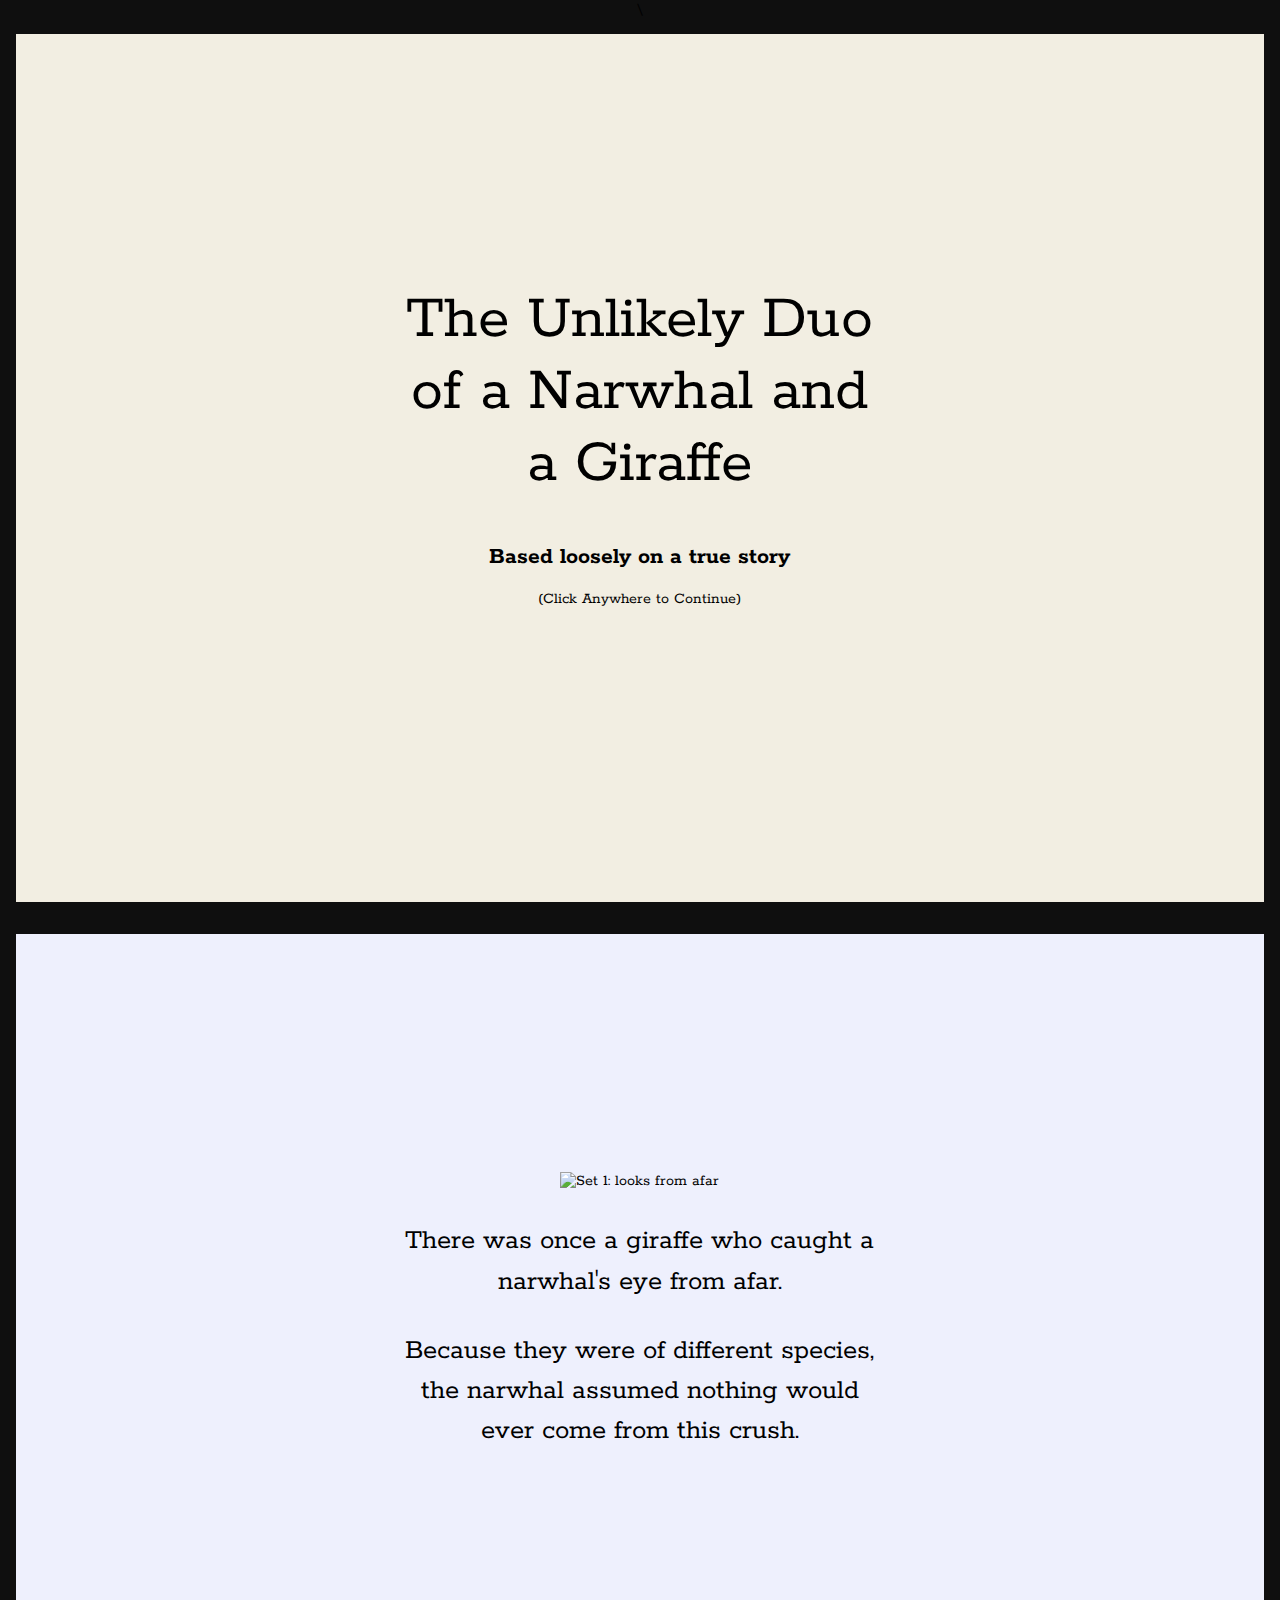
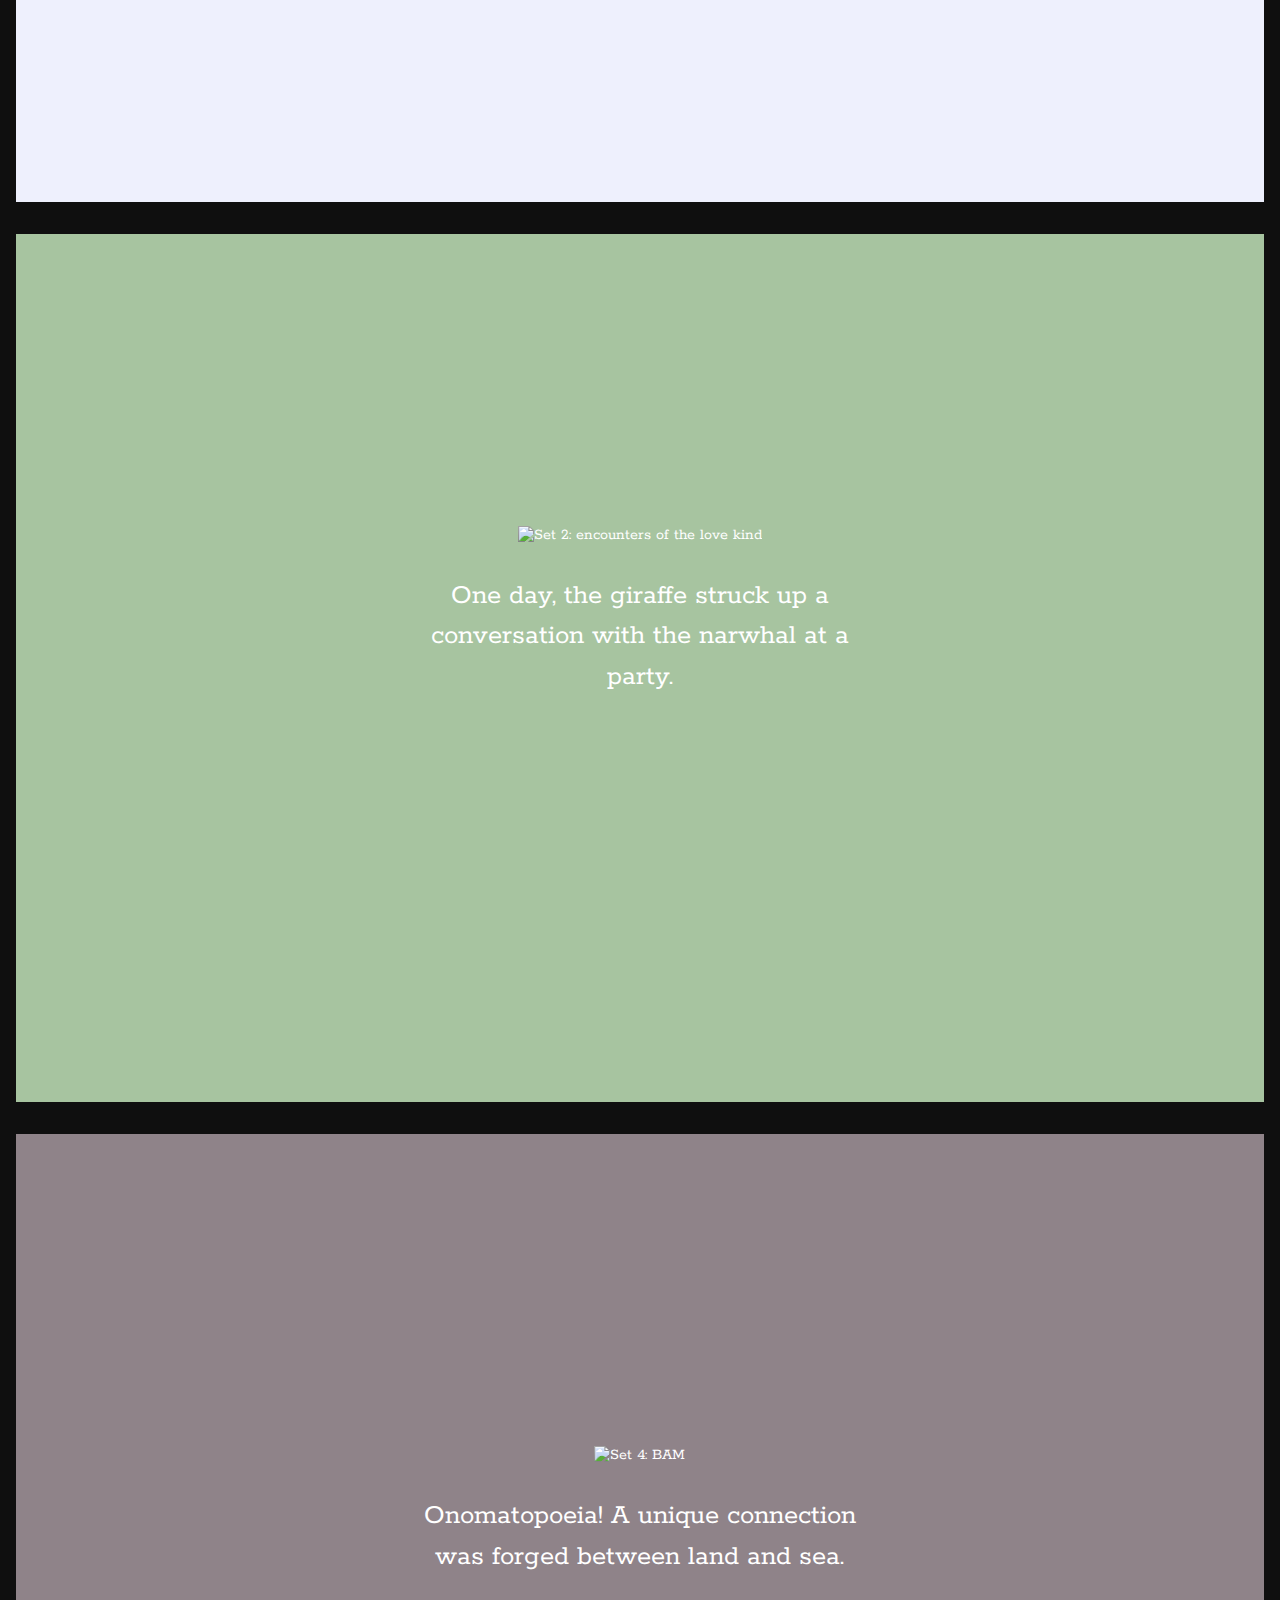
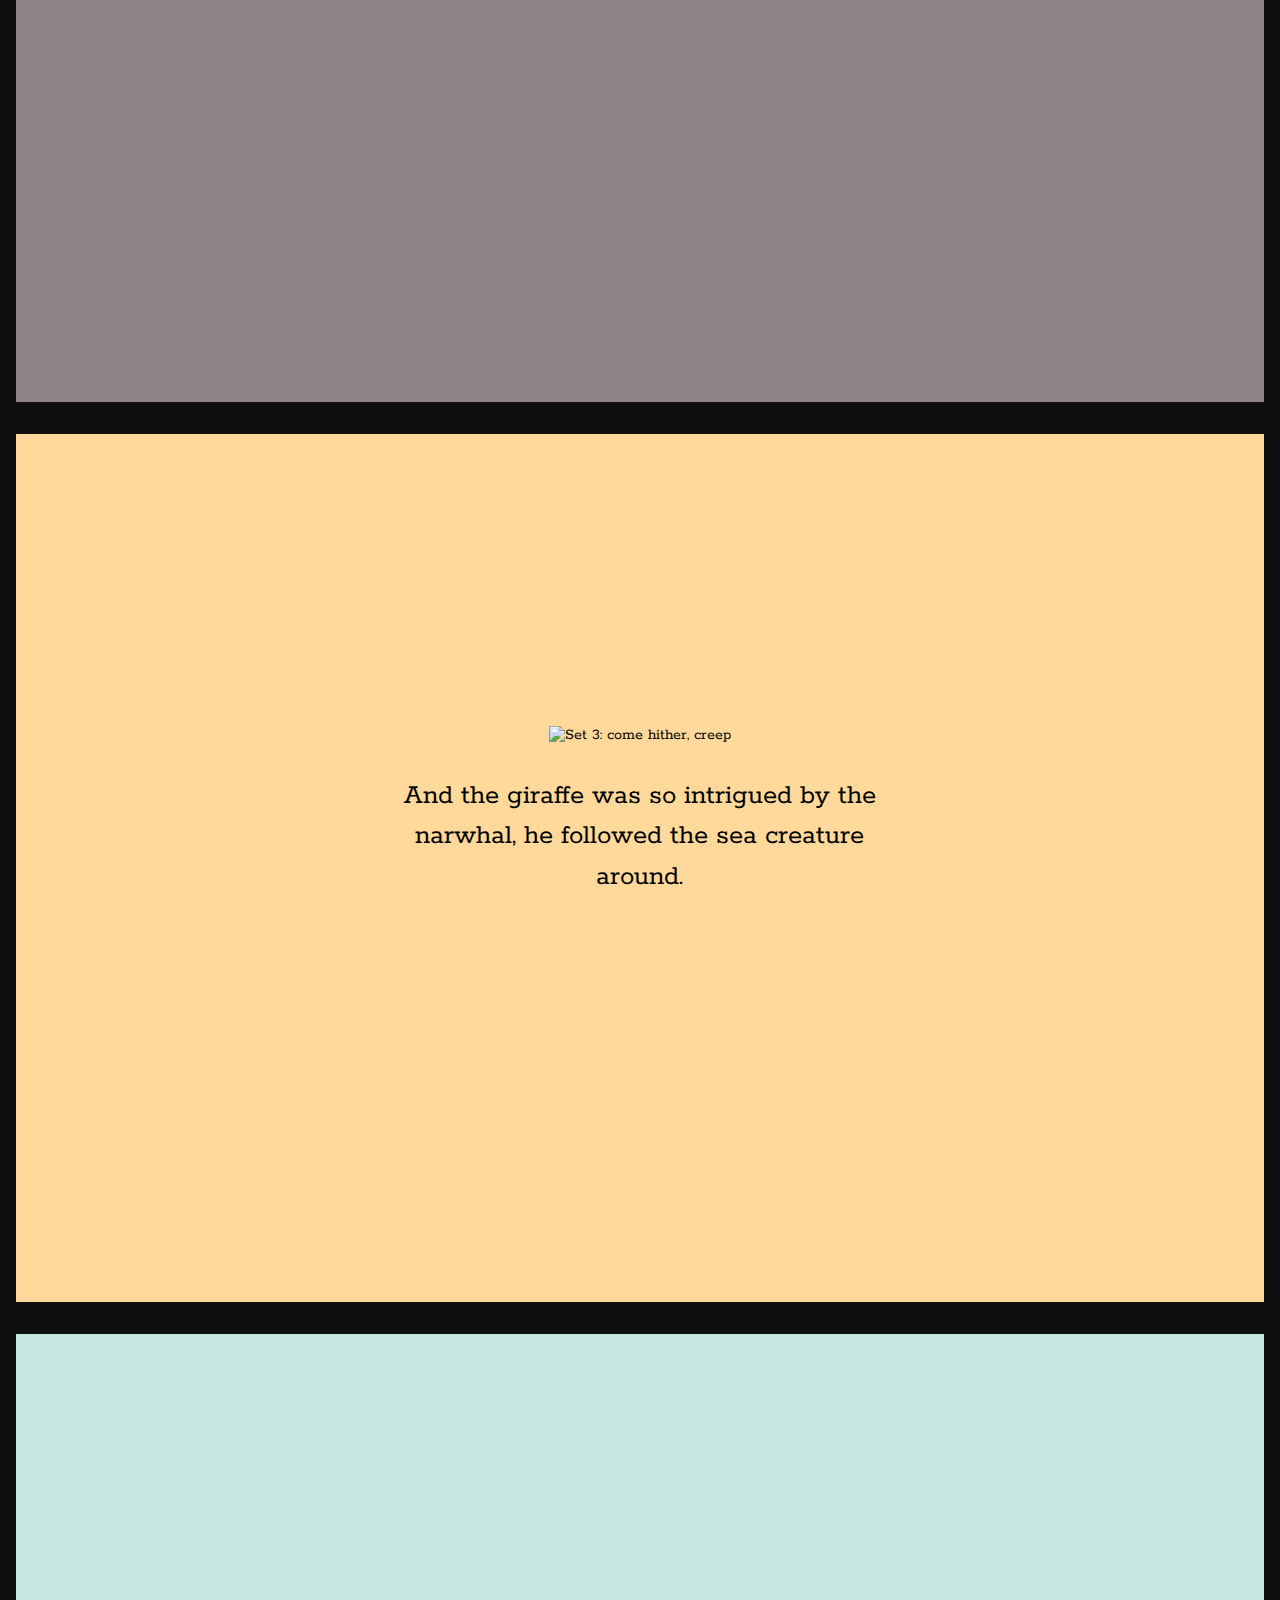
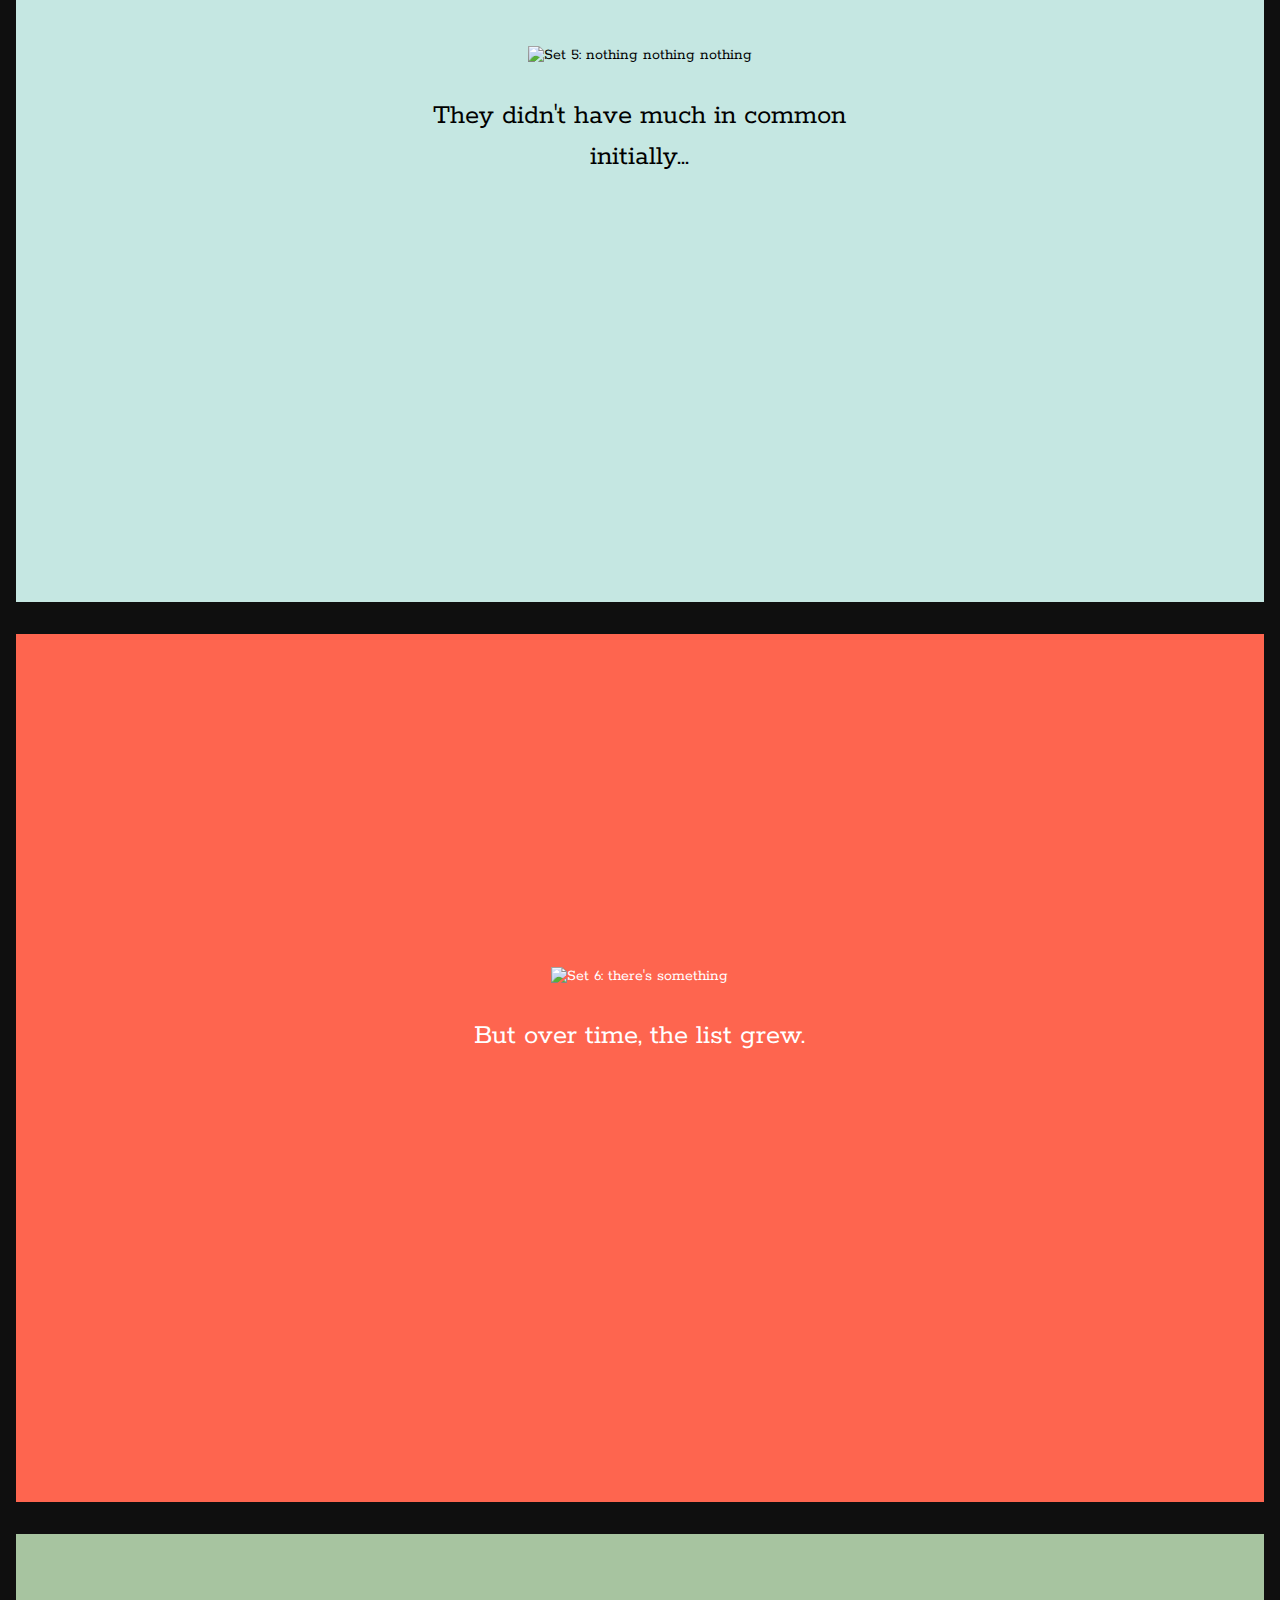
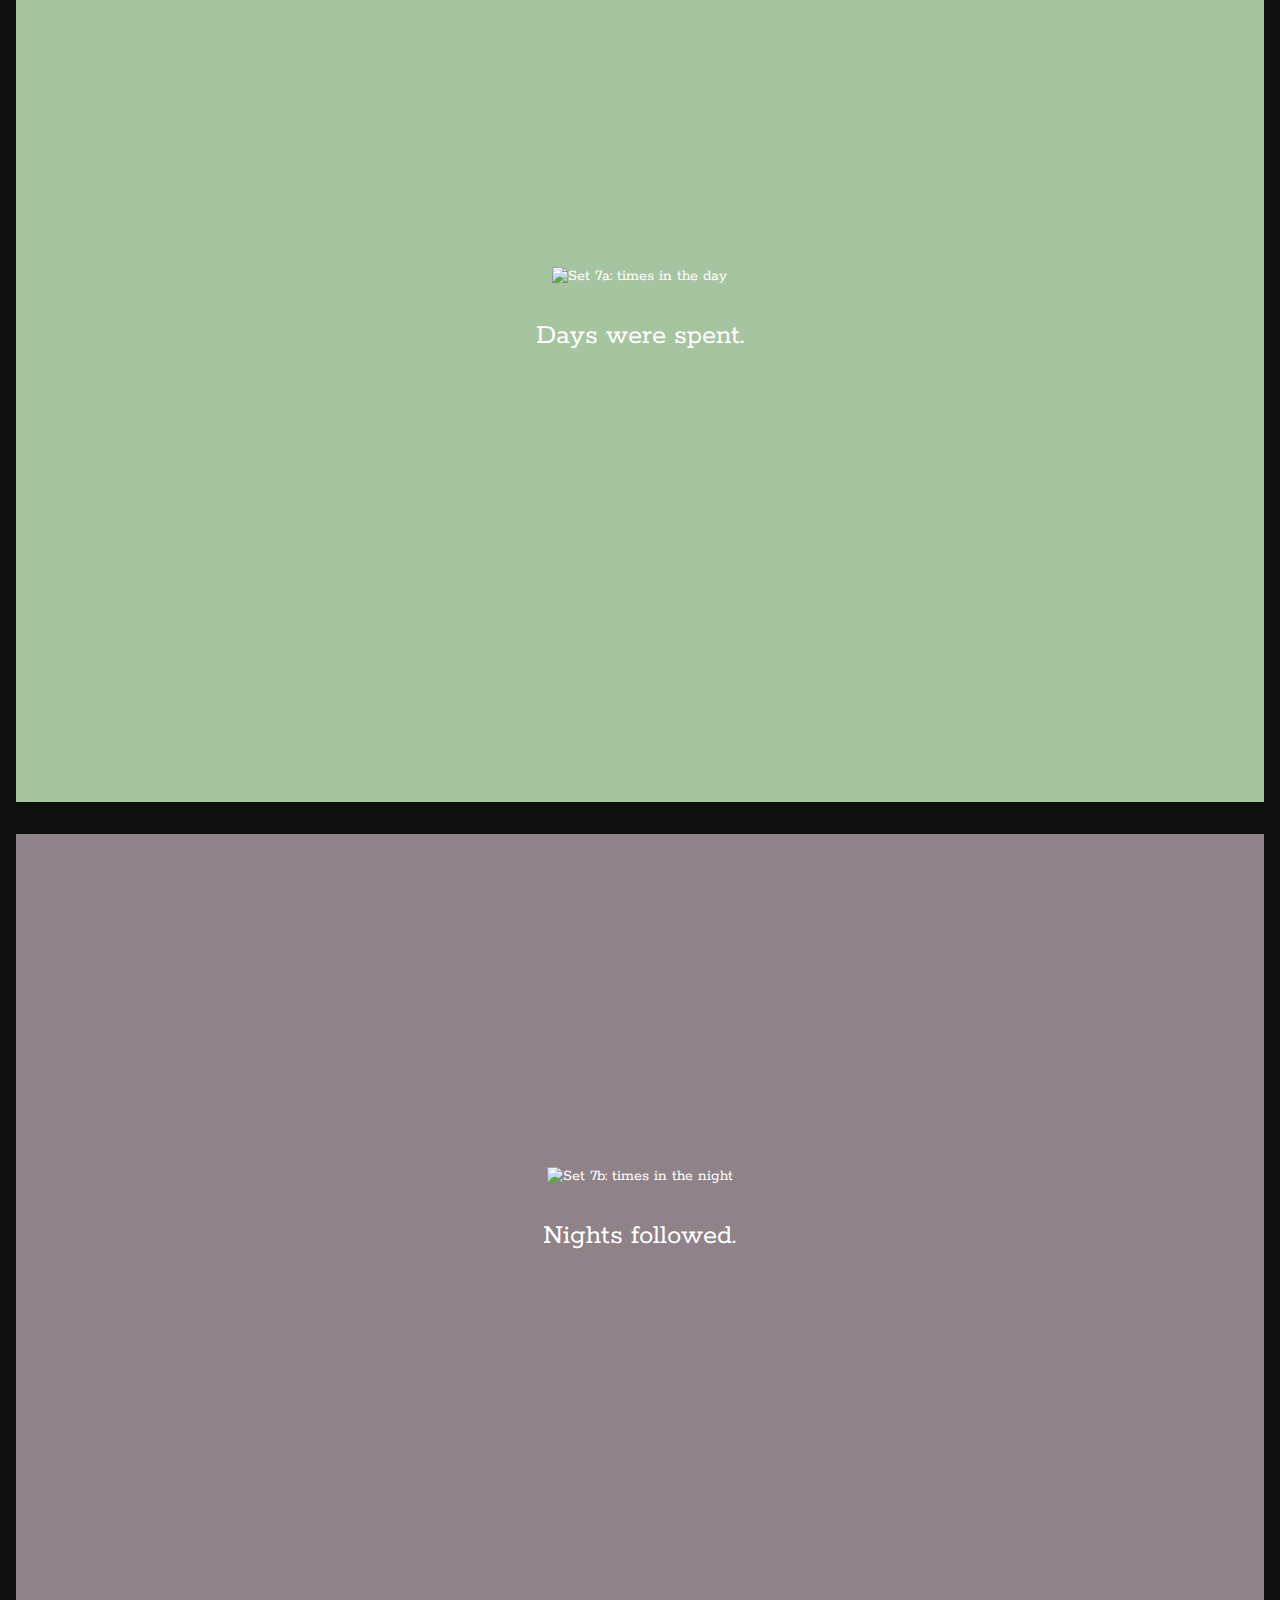
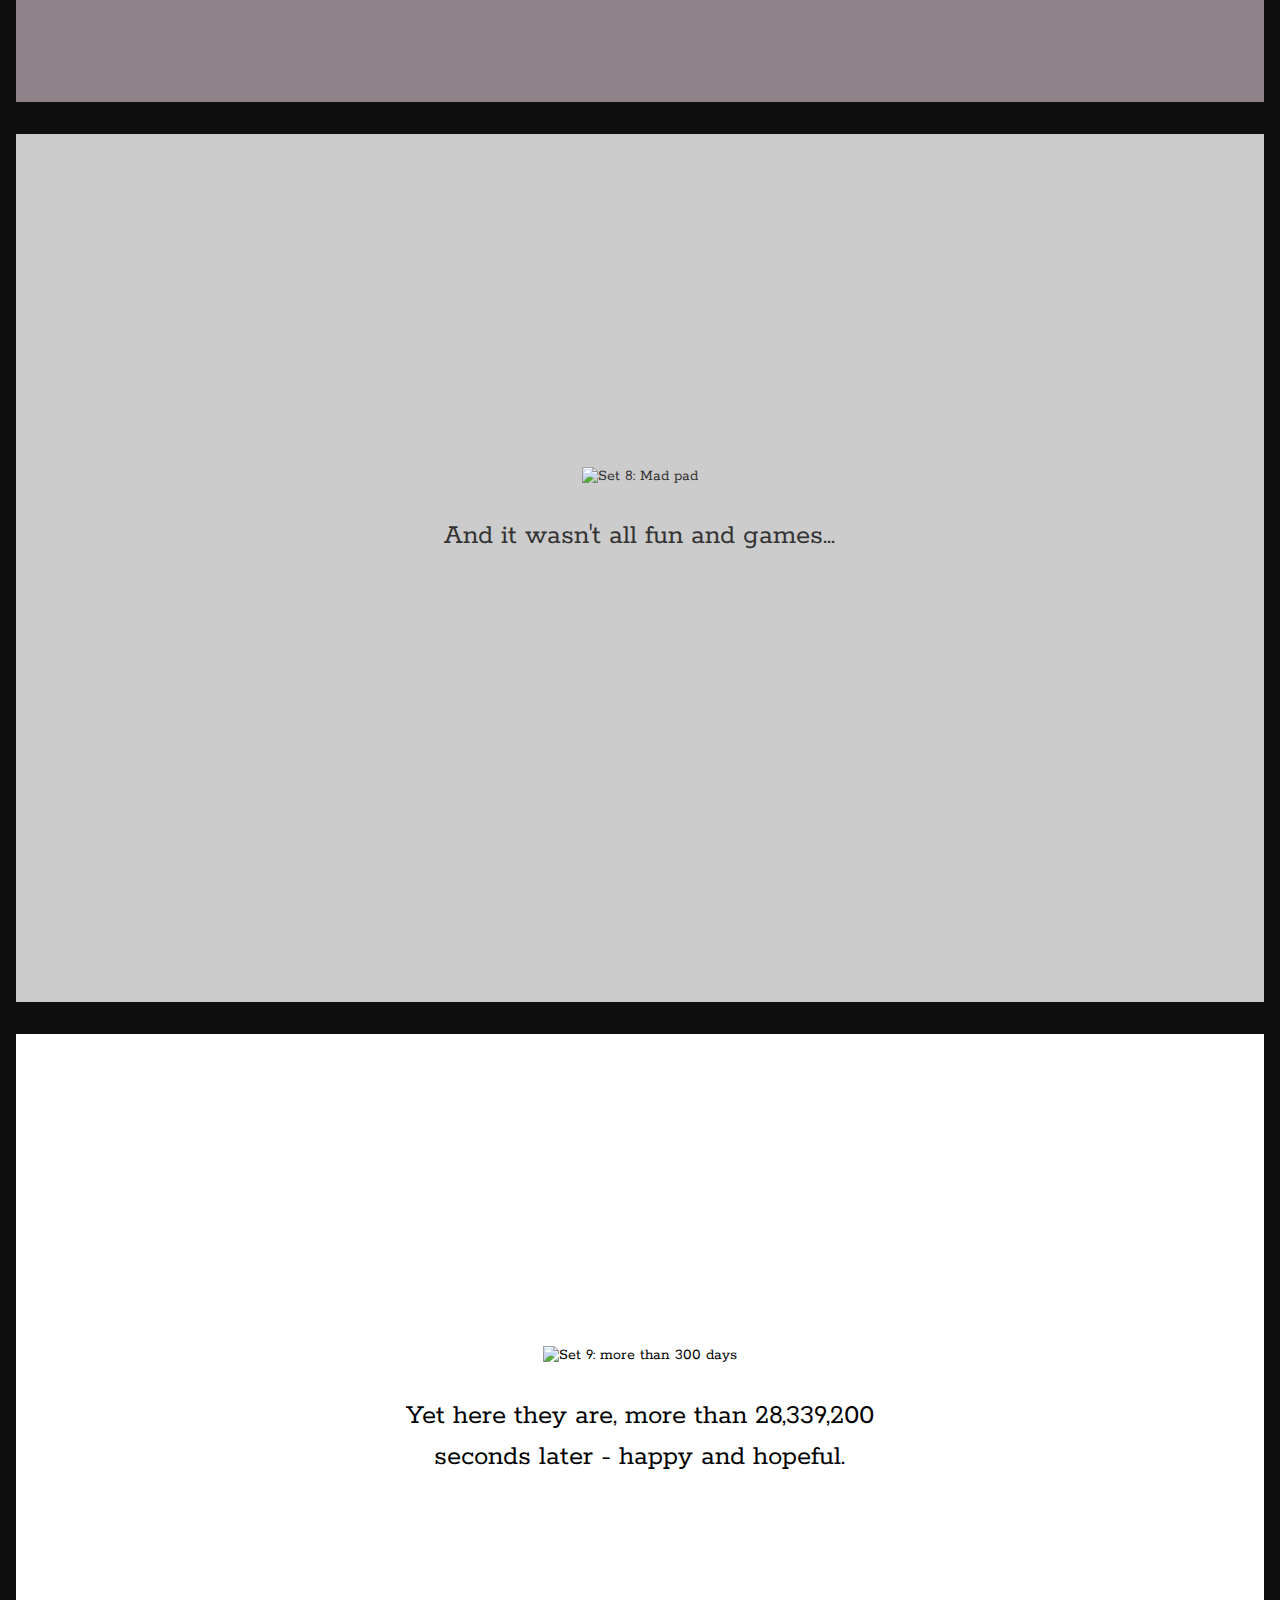
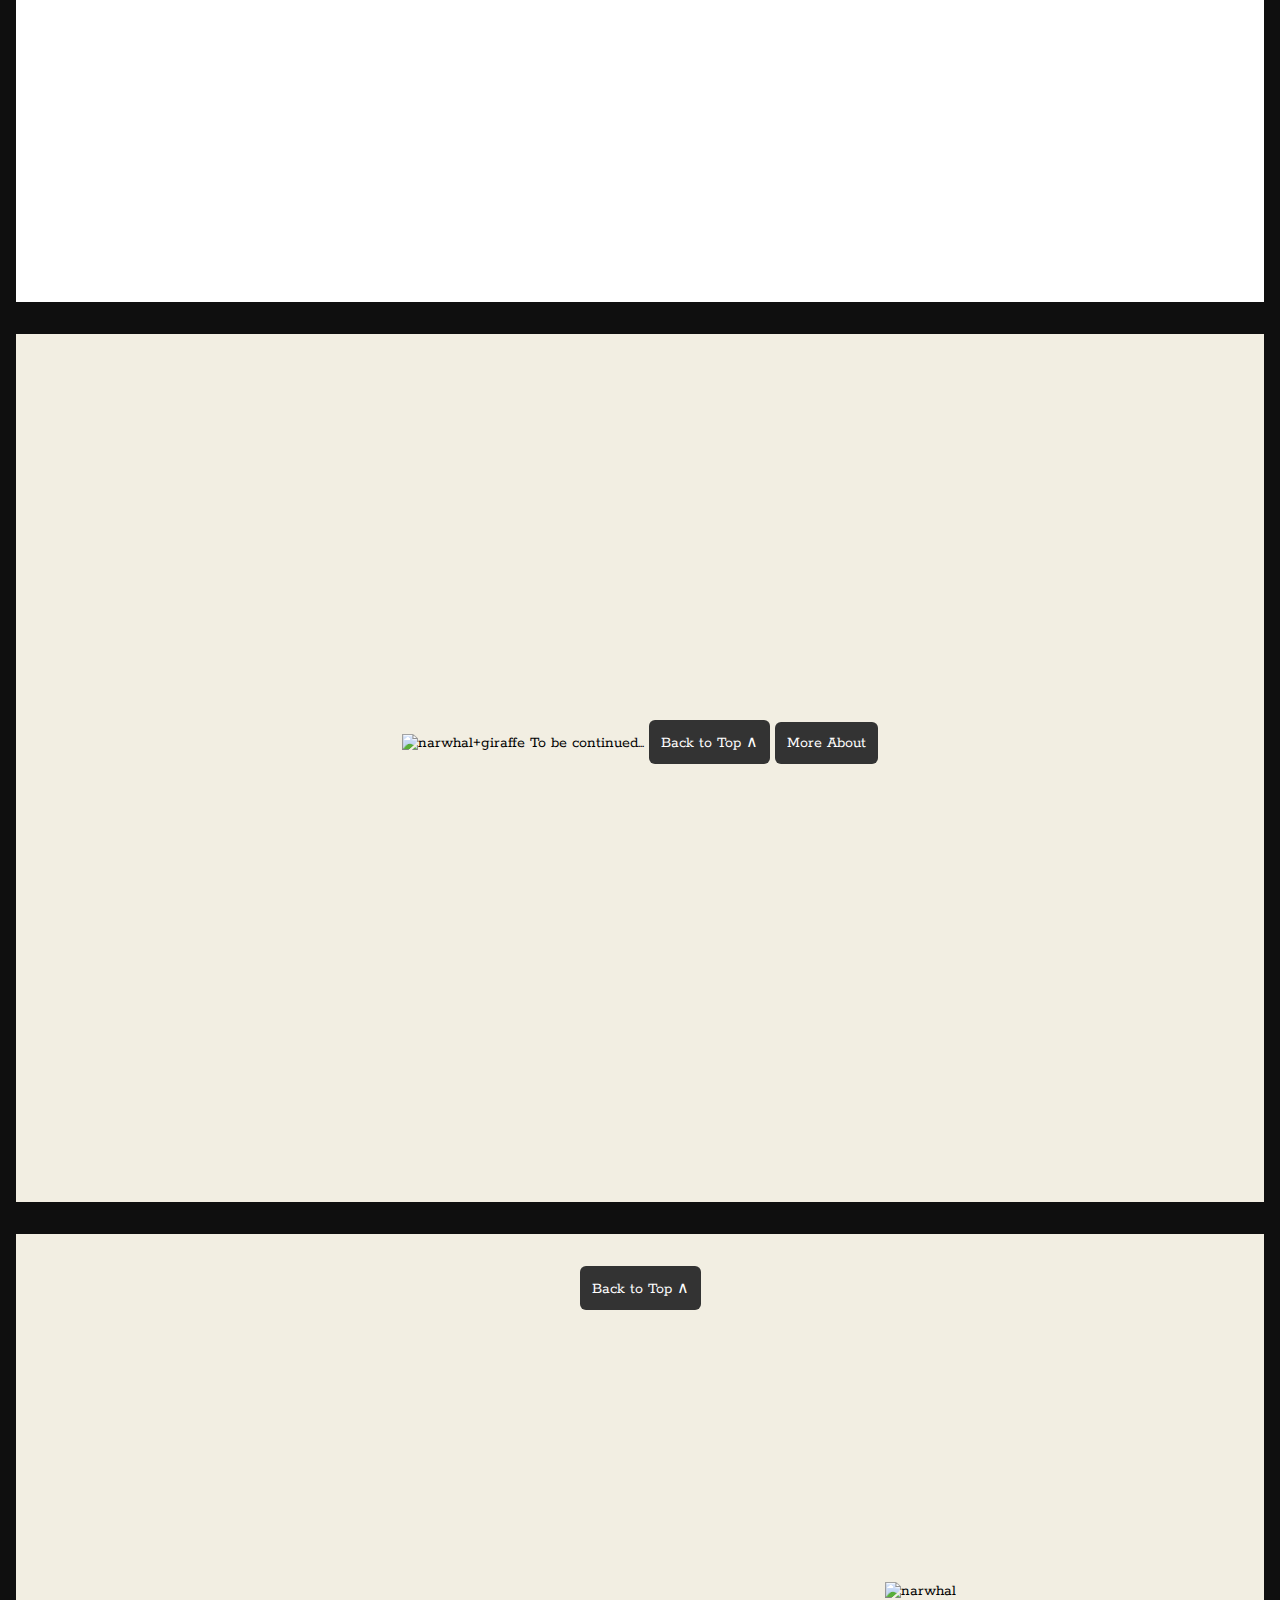
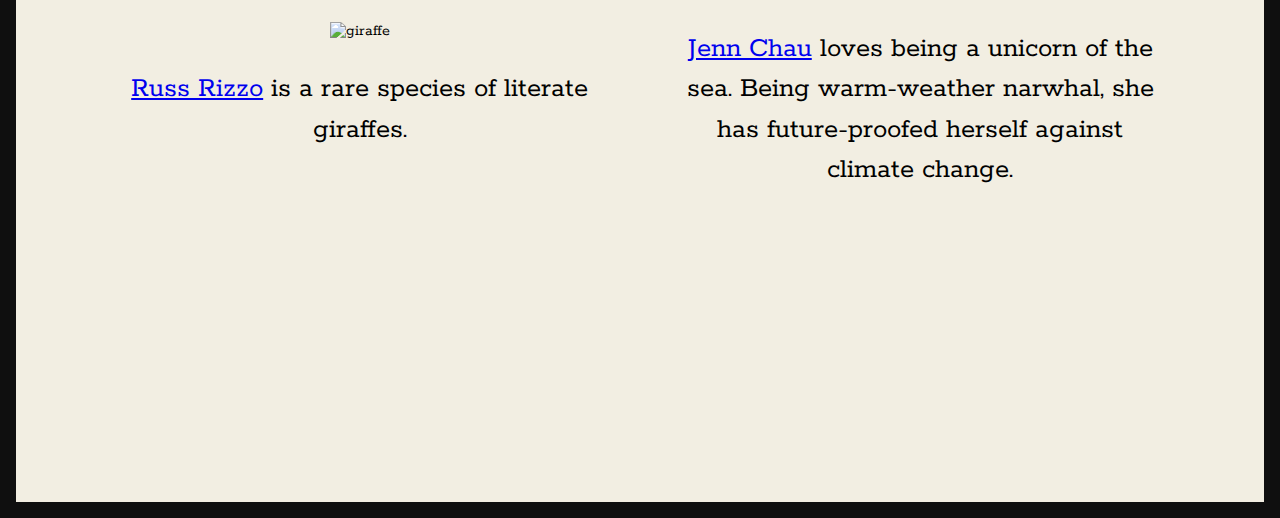
==== index.html @ 33eff269 "changed margin" ====
<!DOCTYPE html>
<html lang="en" >

<head>
  <meta charset="UTF-8">
  <title>Narwhal+Giraffe</title>
  <link rel="stylesheet" href="css/style.css">
  <link href="https://fonts.googleapis.com/css?family=Rokkitt:300" rel="stylesheet">
  <script src="https://code.jquery.com/jquery-1.11.1.min.js"></script>
  <meta name="viewport" content="width=device-width, initial-scale=1, maximum-scale=1">\

  <!--<script src="https://cdnjs.cloudflare.com/ajax/libs/prefixfree/1.0.6/prefixfree.min.js"></script>-->
  <script src="https://code.jquery.com/jquery-1.8.3.min.js"></script>
</head>

<body>
  <div class="cover slide" onClick="goToByScroll('p1')">
    <table><td><div>
    <h1>The Unlikely Duo of a Narwhal and a Giraffe</h1>
    <h2>Based loosely on a true story</h2>
      <span >(Click Anywhere to Continue)</span>
      </div></td></table>
  </div>
    
  <div class="p1 slide" onClick="goToByScroll('p2')">
    <table><td>
        <div>
          <img class="floating setting" src="img/1-fromafar.png" alt="Set 1: looks from afar"/>
          <p>There was once a giraffe who caught a narwhal's eye from afar.</p><p>Because they were of different species, the narwhal assumed nothing would ever come from this crush.</p>
        </div>
    </td></table>
  </div>
    
  <div class="p2 slide" onClick="goToByScroll('p3')">
    <table><td><div>
      <img src="img/2-party.png" alt="Set 2: encounters of the love kind" class="floating setting">
      <p>One day, the giraffe struck up a conversation with the narwhal at a party.</p>
      
      </div></td></table>
  </div>
    
  <div class="p3 slide" onClick="goToByScroll('p4')">
    <table><tr><td><div>
       <img src="img/4-bam.png" alt="Set 4: BAM" class="floating setting">  
      <p>Onomatopoeia! A unique connection was forged between land and sea.</p>
    </div></td></tr></table>
  </div>
    
  <div class="p4 slide" onClick="goToByScroll('p5')">
    <table><tr><td><div>
      <img src="img/3-followme.png" alt="Set 3: come hither, creep" class="floating setting">  
      <p>And the giraffe was so intrigued by the narwhal, he followed the sea creature around.</p>
    </div></td></tr></table>
  </div>

  <div class="p5 slide" onClick="goToByScroll('p6')">
    <table><tr><td><div>
        <img src="img/5-nothing.png" alt="Set 5: nothing nothing nothing" class="floating setting">
        <p>They didn't have much in common initially...</p> 
    </div></td></tr></table>
  </div>
    
  <div class="p6 slide" onClick="goToByScroll('p7')">
    <table><tr><td><div>
       <img src="img/6-something.png" alt="Set 6: there's something" class="floating setting">
      <p>But over time, the list grew.</p>
    </div></td></tr></table>
  </div>
    
  <div class="p7 slide" onClick="goToByScroll('p8')">
    <table><tr><td><div>
      <img src="img/7-day.png" alt="Set 7a: times in the day" class="floating setting">
      <p>Days were spent.</p>
    </div></td></tr></table>
  </div>
    
  <div class="p8 slide" onClick="goToByScroll('p9')">
    <table><tr><td><div>
       <img src="img/7-sreep.png" alt="Set 7b: times in the night" class="floating setting">
      <p>Nights followed.</p>
    </div></td></tr></table>
  </div>
    
  <div class="p9 slide" onClick="goToByScroll('p10')">
    <table><tr><td><div>
      <img src="img/8-mad.png" alt="Set 8: Mad pad" class="floating setting">
      <p>And it wasn't all fun and games...</p> 
    </div></td></tr></table>
  </div>

  <div class="p10 slide" onClick="goToByScroll('p11')">
    <table><tr><td><div>
      <img src="img/9-secs.png" alt="Set 9: more than 300 days" class="floating setting">
      <p>Yet here they are, more than 28,339,200 seconds later - happy and hopeful.</p> 
    </div></td></tr></table>
  </div>
    
  <div class="p11 slide">
    <table><tr><td><div>
       <img src="/img/polaroid.jpg" alt="narwhal+giraffe" class="setting" style="padding-top: 3em; max-width: 75%;">
       <span>To be continued...</span>
    <div class="button" onClick="goToByScroll('cover')" style="margin-top: .75em;">Back to Top &and; </div>
    <div class="button" onClick="goToByScroll('p12')" style="margin-top: .75em;">More About</div>
      
    </div></td></tr></table>
  </div>

  <div class="p12 slide">
      <table><tr>
        <td><div>
            <img src="/img/giraffe.gif" alt="giraffe" class="setting">
            <p>
              <a href="http://russrizzo.net" target="_blank">Russ Rizzo</a> is a rare species of literate giraffes. 
            </p>
          </div></td>
          <td><div>
            <img src="img/narwhall.gif" alt="narwhal" class="setting">
            <p>
              <a href="http://jennchau.com" target="_blank">Jenn Chau</a> loves being a unicorn of the sea. Being warm-weather narwhal, she has future-proofed herself against climate change.
            </p>
          </div></td>
          <div class="button" onClick="goToByScroll('cover')" style="margin-top: 2em;">Back to Top &and; </div>
        </tr>
      </table>
  </div>

    <script  src="js/index.js"></script>
</body>
</html>
---- css/style.css ----
.setting {
  max-width: 90%;
}

font-family: 'Rokkitt', serif;

html, body {
  height:100%;
}
body {
  font-size:100%;
  margin:0;
  background: #0F0F0F;
  font-family: 'Rokkitt';
  text-align:center;
}
.slide{
-moz-box-sizing: border-box; -webkit-box-sizing: border-box; box-sizing: border-box;  
  border:solid 1em #0F0F0F;
  background:#fff;
  cursor: pointer;
  height:100vh;
}

.slide table {
width:90%;
height:90%;
  margin:auto 5%;
  overflow:auto;
}

.slide td {
  height:100%;
   vertical-align:middle;
}
.slide div {
 max-width:37.5vw;
 margin:auto;
}

img {max-width:100%; height:auto;
border:none; //max-height:25%;}

h1 {
font-weight:normal;
font-size:3.8em;
font-size:5vw;
text-align:center;
}
p { font-size:1.7em; font-size:2.25vw; line-height:1.4; margin:1em auto;}

.cover{background: #f2eee2;}
.p1 {background: #eef0fd;}
.p2 {background: #A7C4A0; color:#ffffff;}	
.p3 {background: #8F8389; color:#ffffff;}
.p4 {background: #FED99B;}
.p5 {background: #C5E7E2;}
.p6 {background: #FE654F; color:#ffffff;}
.p7 {background: #A7C4A0; color:#ffffff;}
.p8 {background: #8F8389; color:#ffffff;}
.p9 {background: #ccc; color:#333;}
.p10 {cursor:default;}
.p11 {background: #f2eee2;}
.p12 {background: #f2eee2;}

.button {
  display:inline-block;
  background: #333;
  color:white;
  padding:.75em;
  border-radius:6px;
  cursor:pointer;
  transition: .25s ease-out;
}

.button:hover {
  background: #C5E7E2; 
  color: #333;
}


.floating {
  border:solid transparent;
animation: floating 5s ease-in-out infinite;
}

@keyframes floating {
  50% {transform: translateY(9px);}
}


@media screen and (max-width:600px) {
  body{
  font-size:85%;
  }
  p {  font-size:3.5vw; }
}
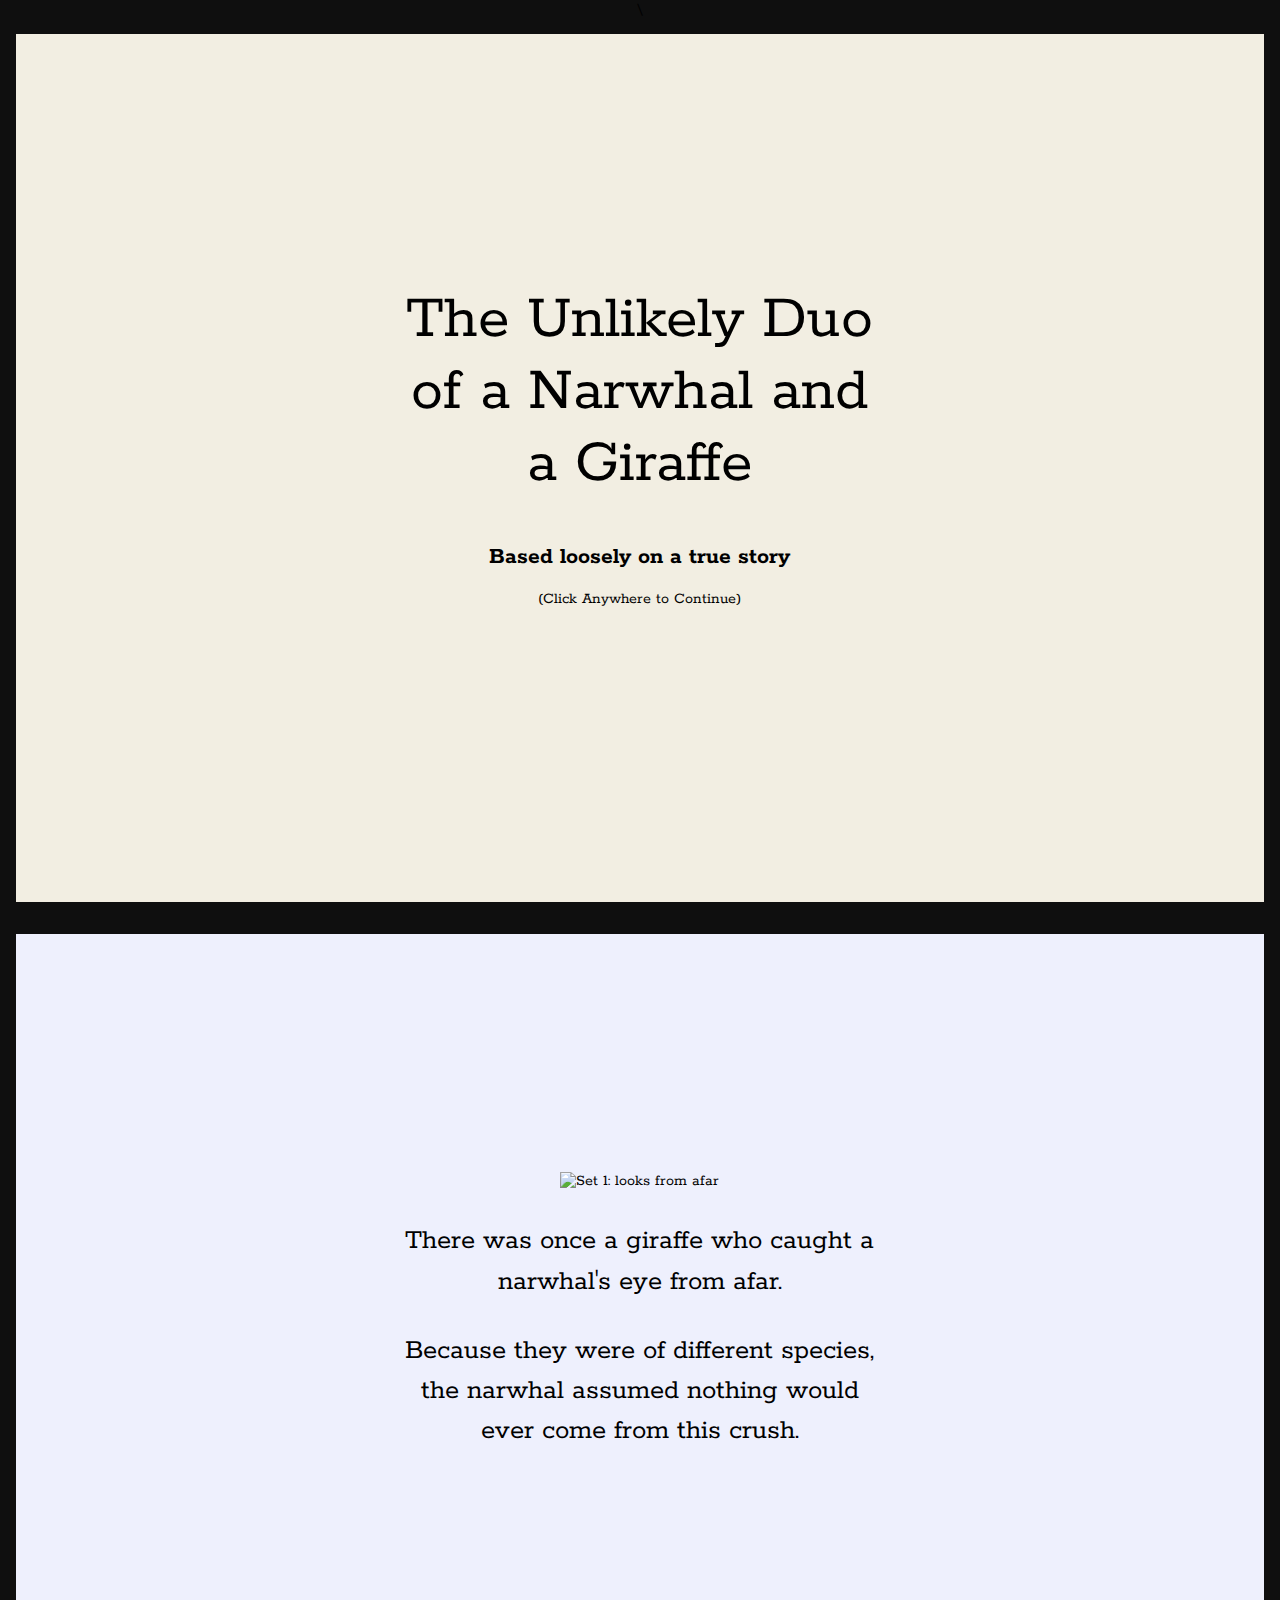
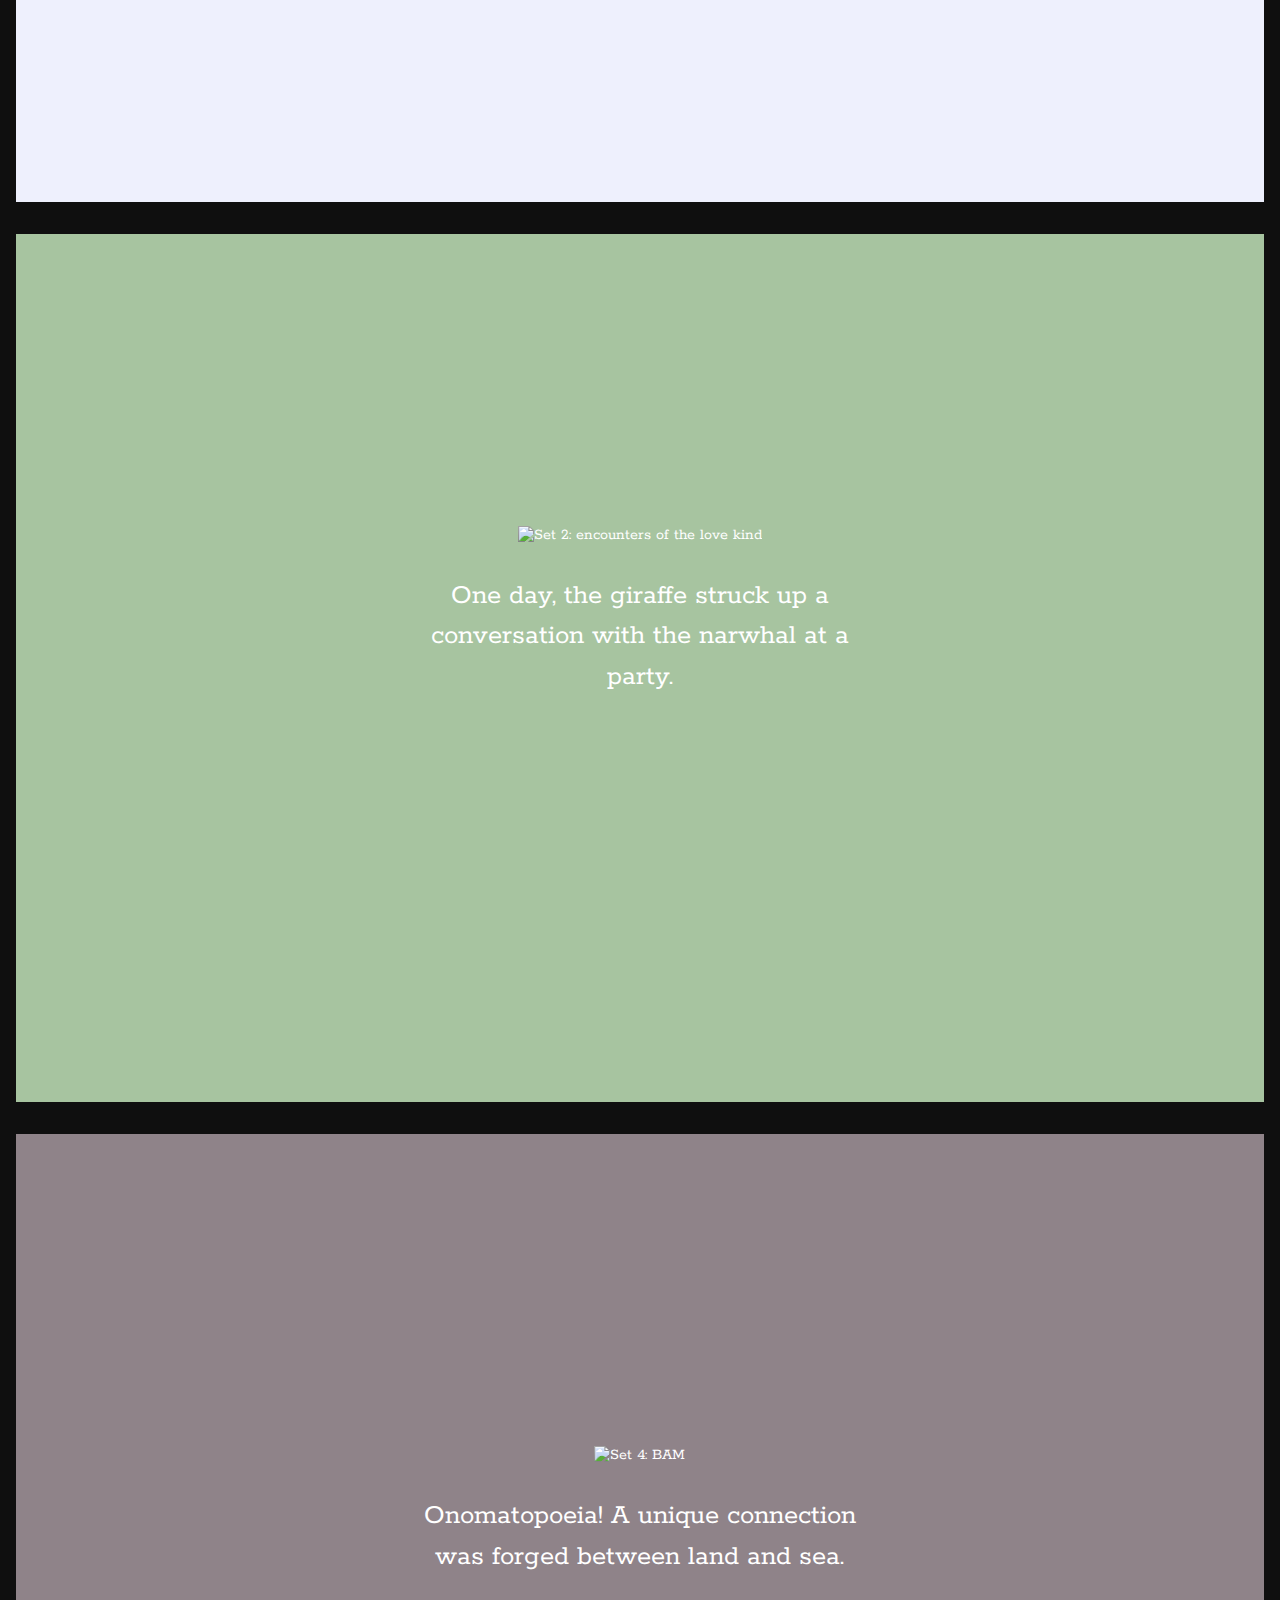
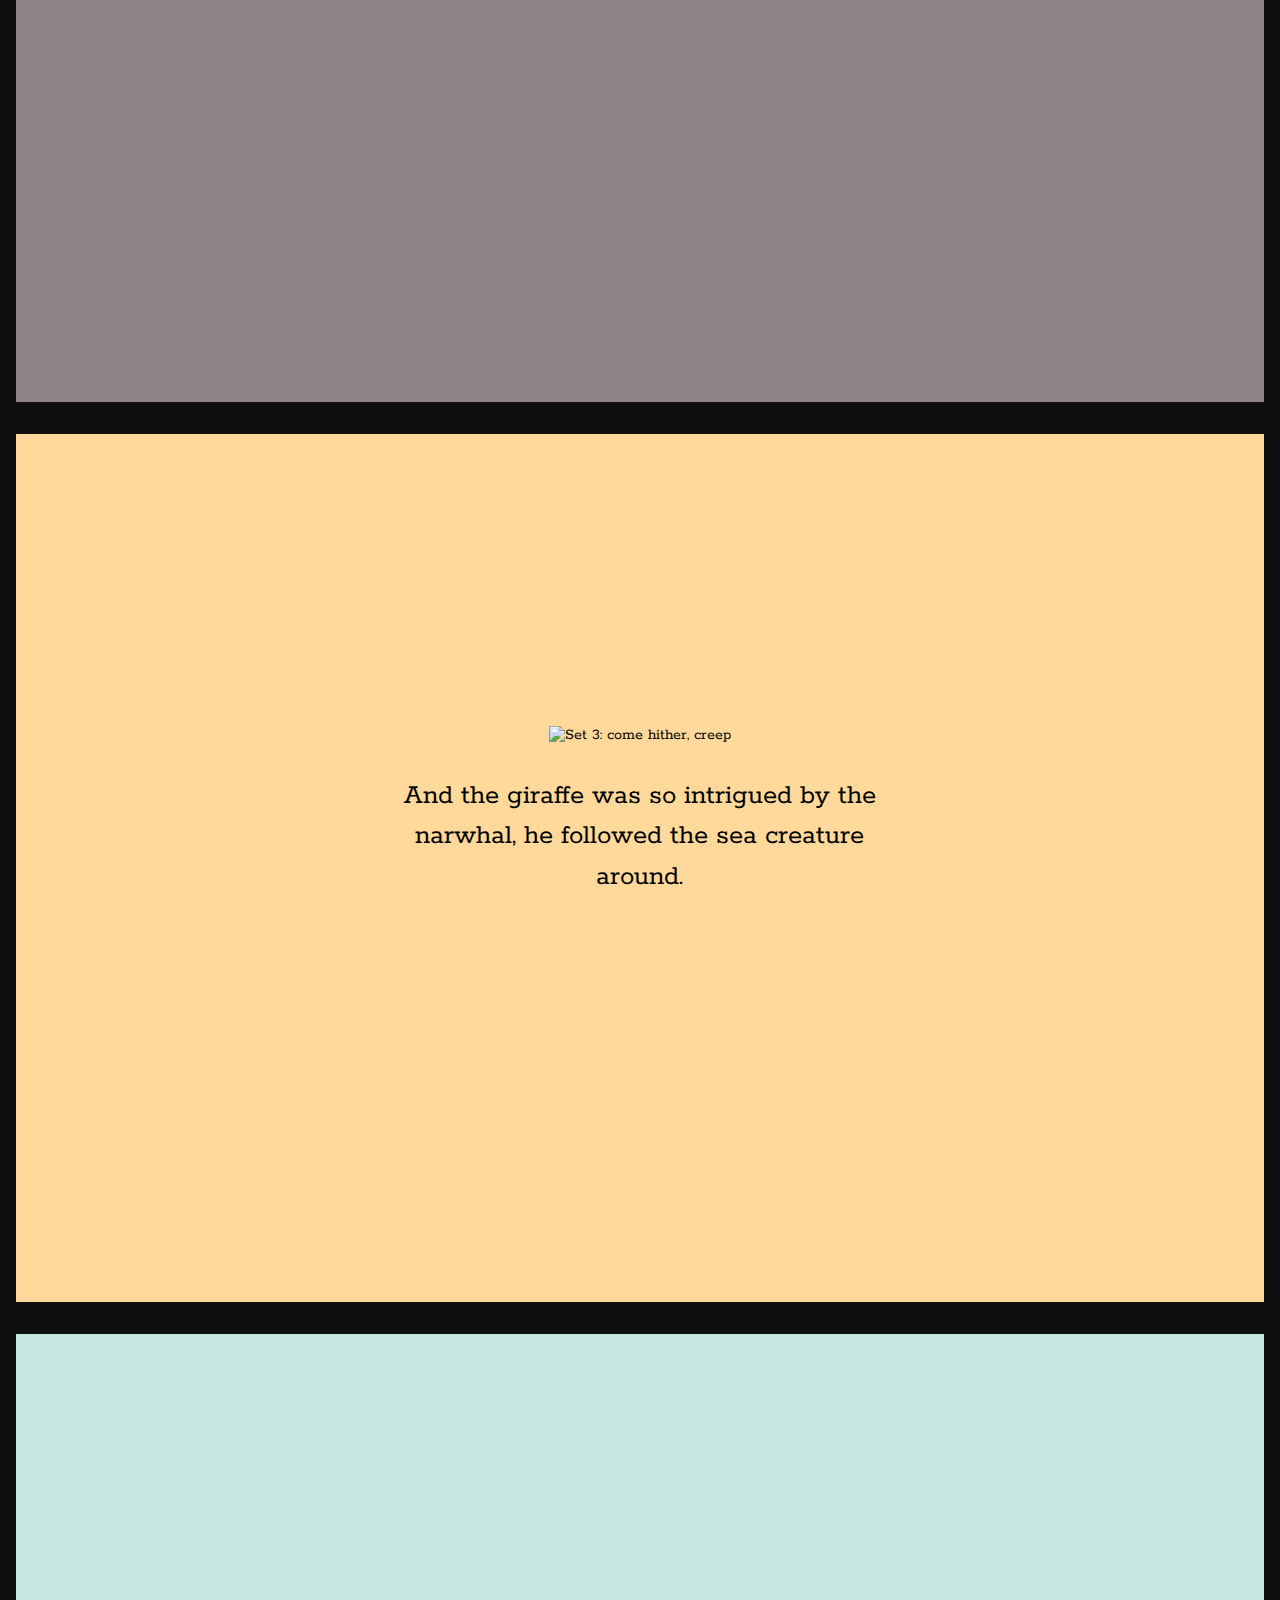
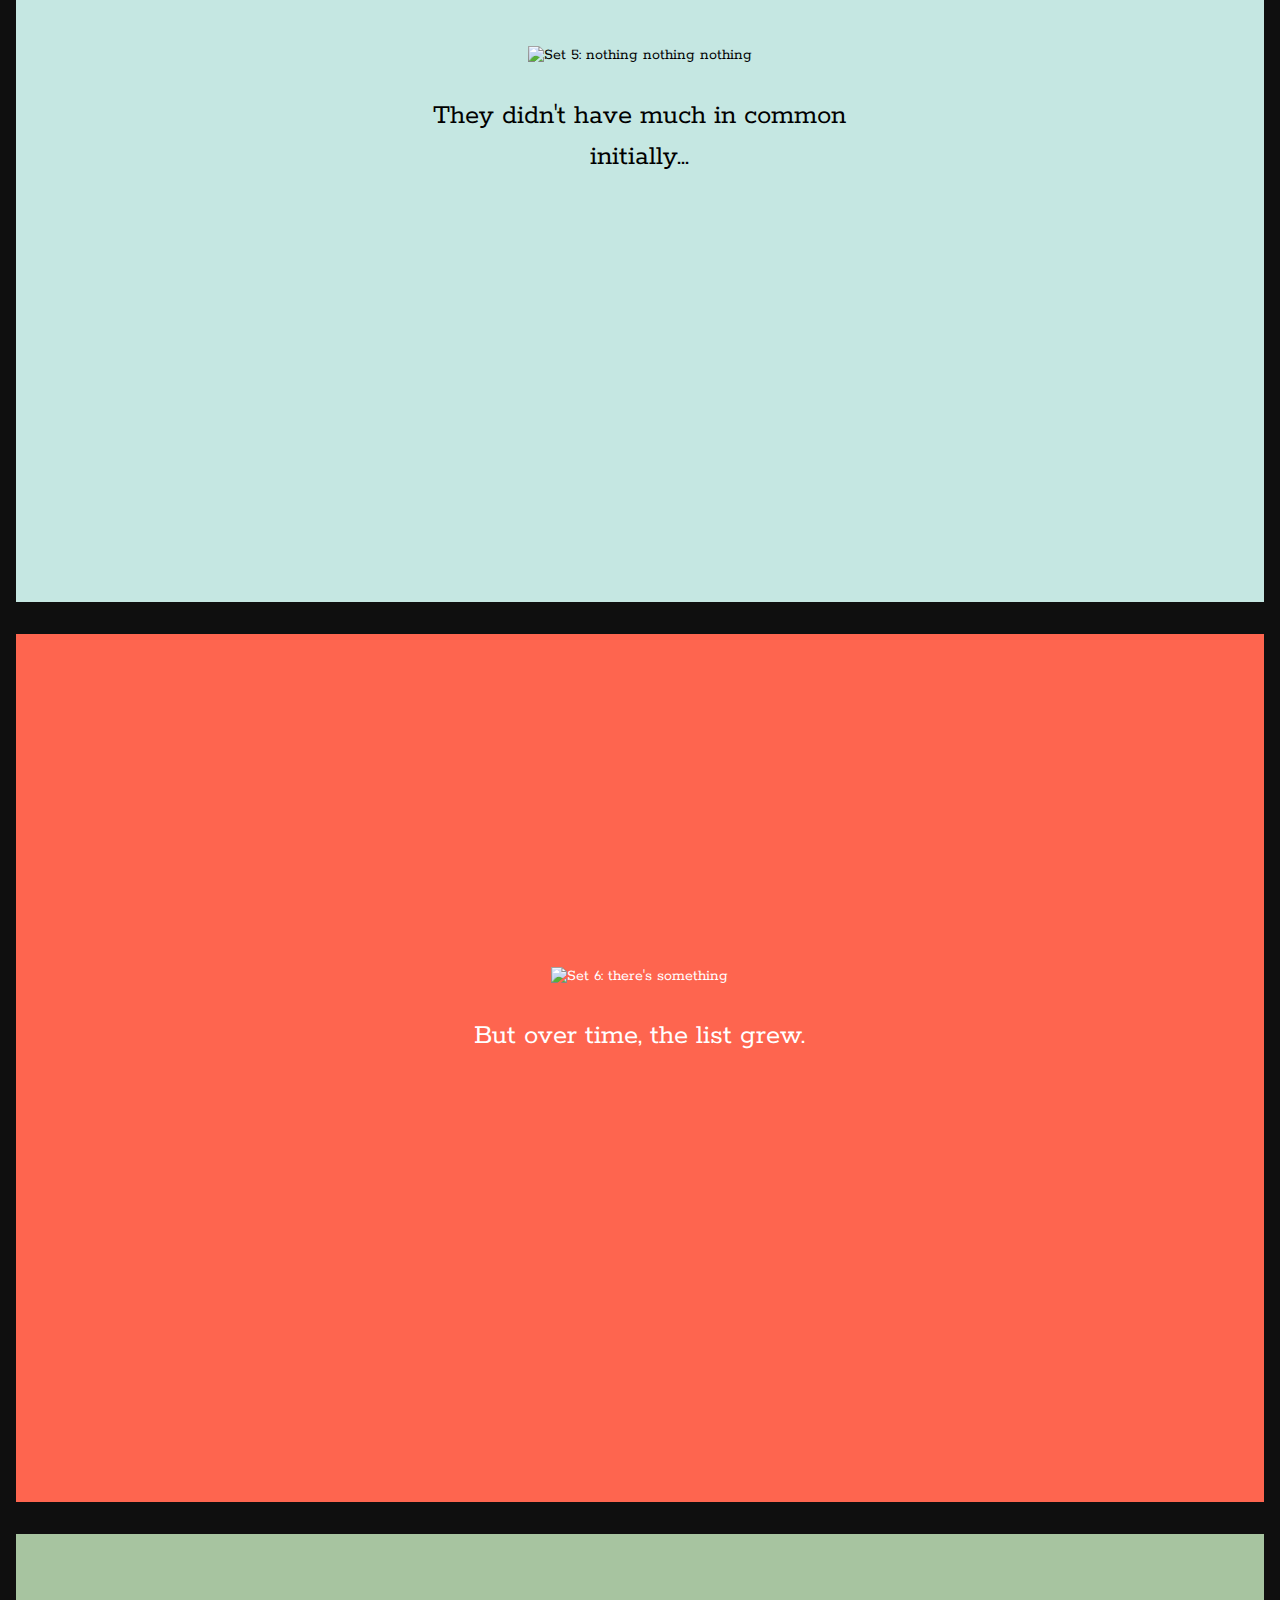
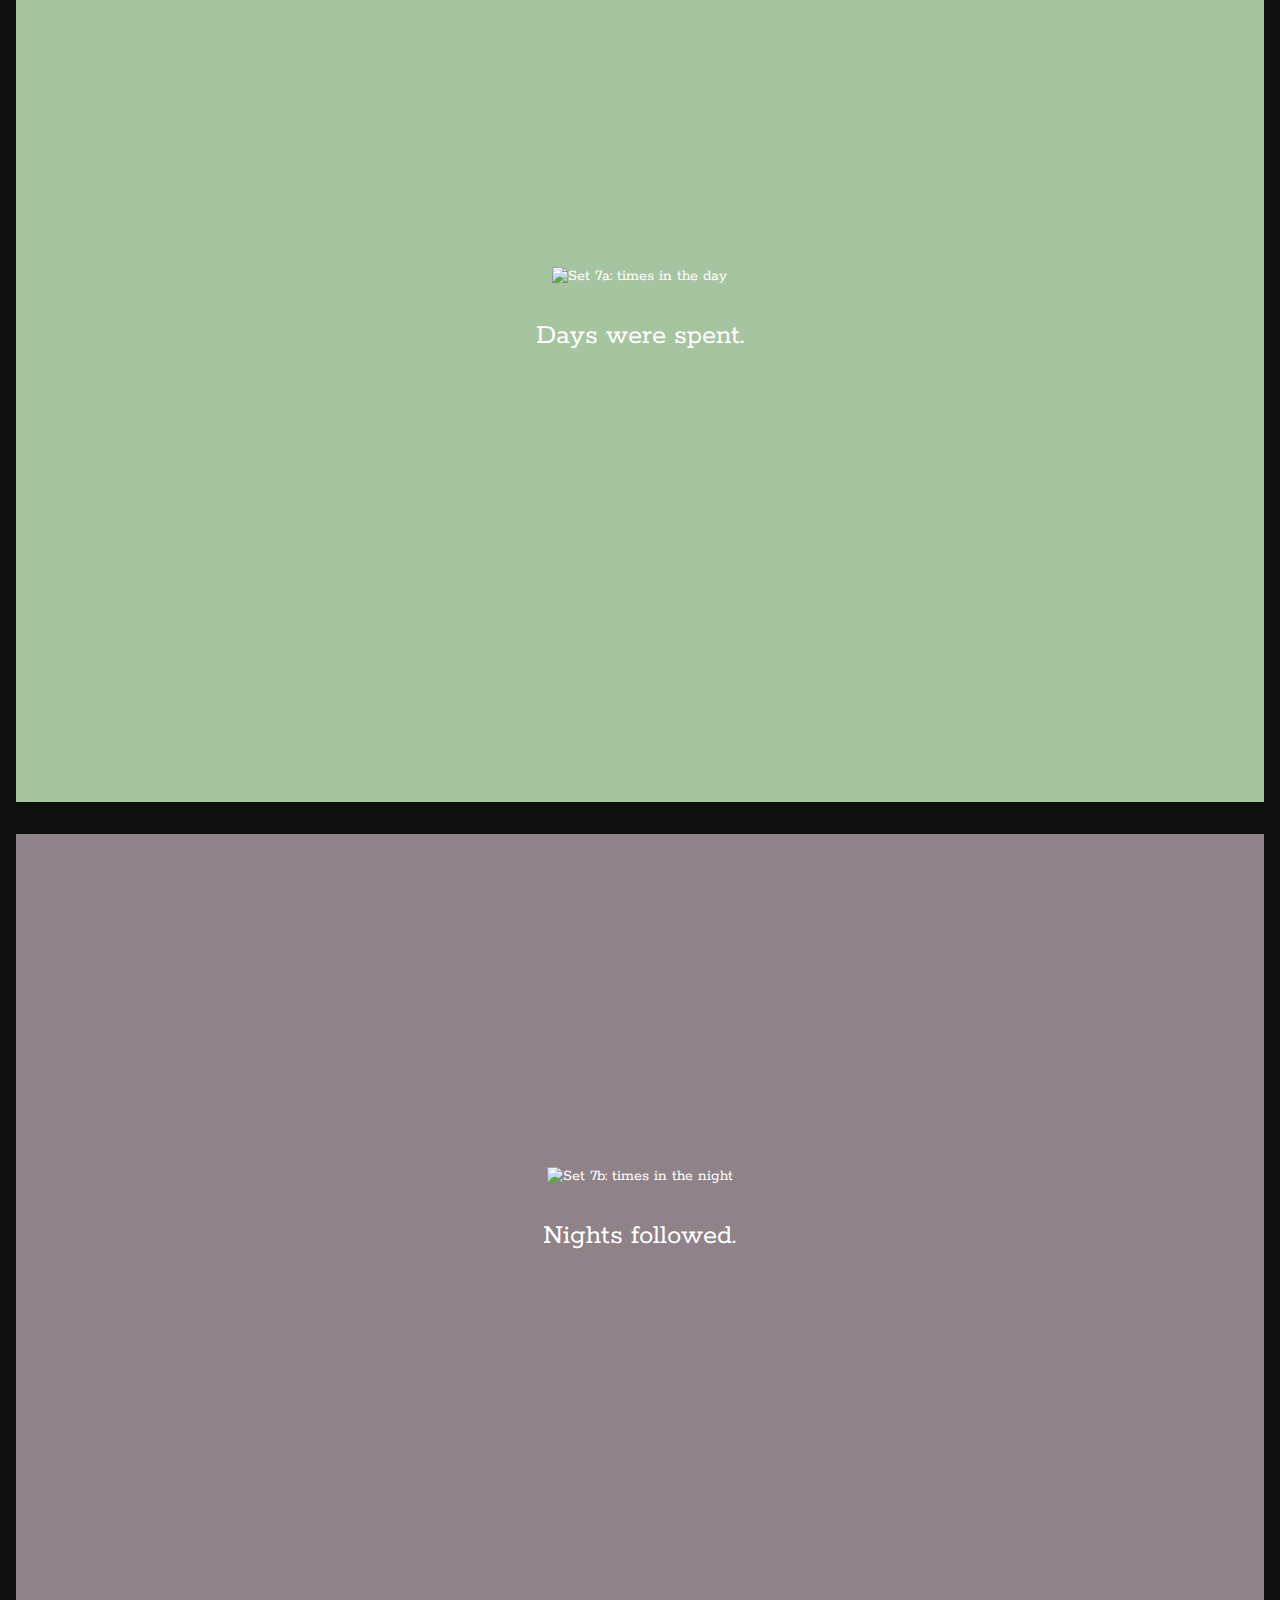
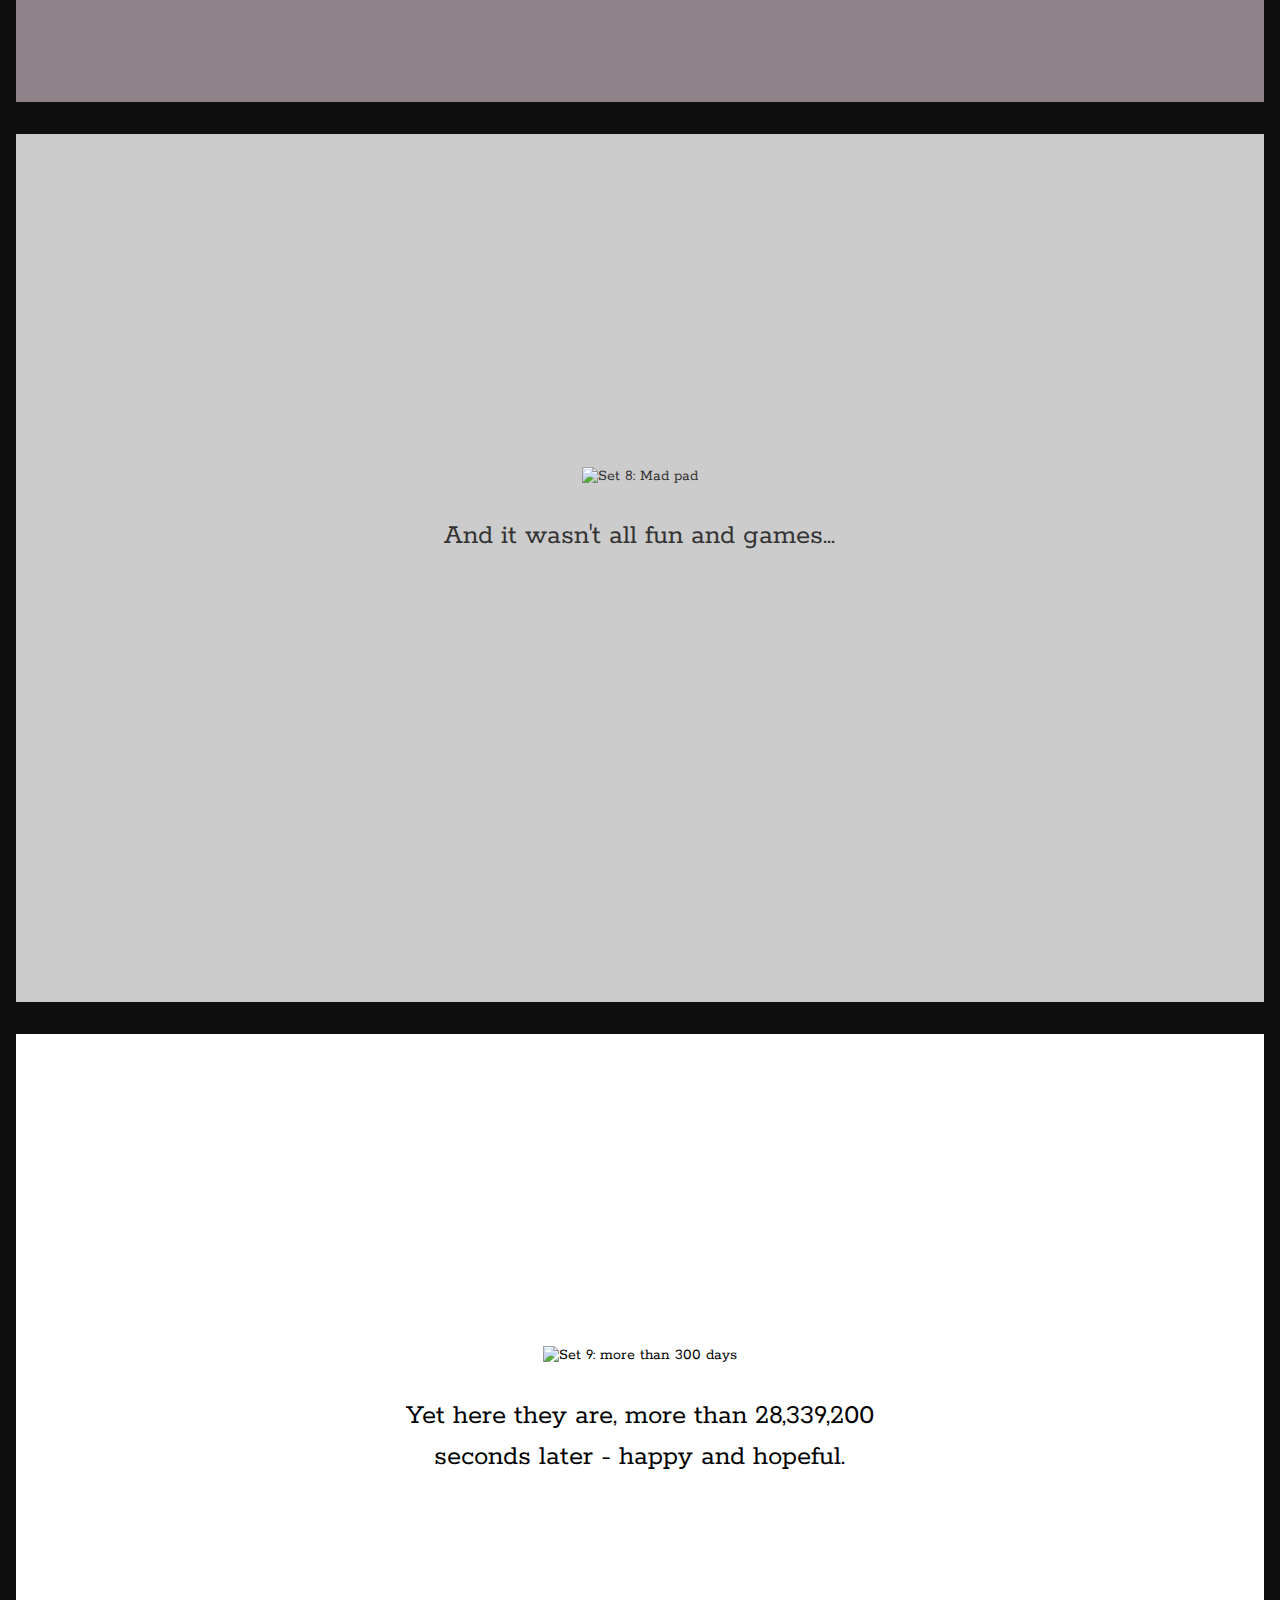
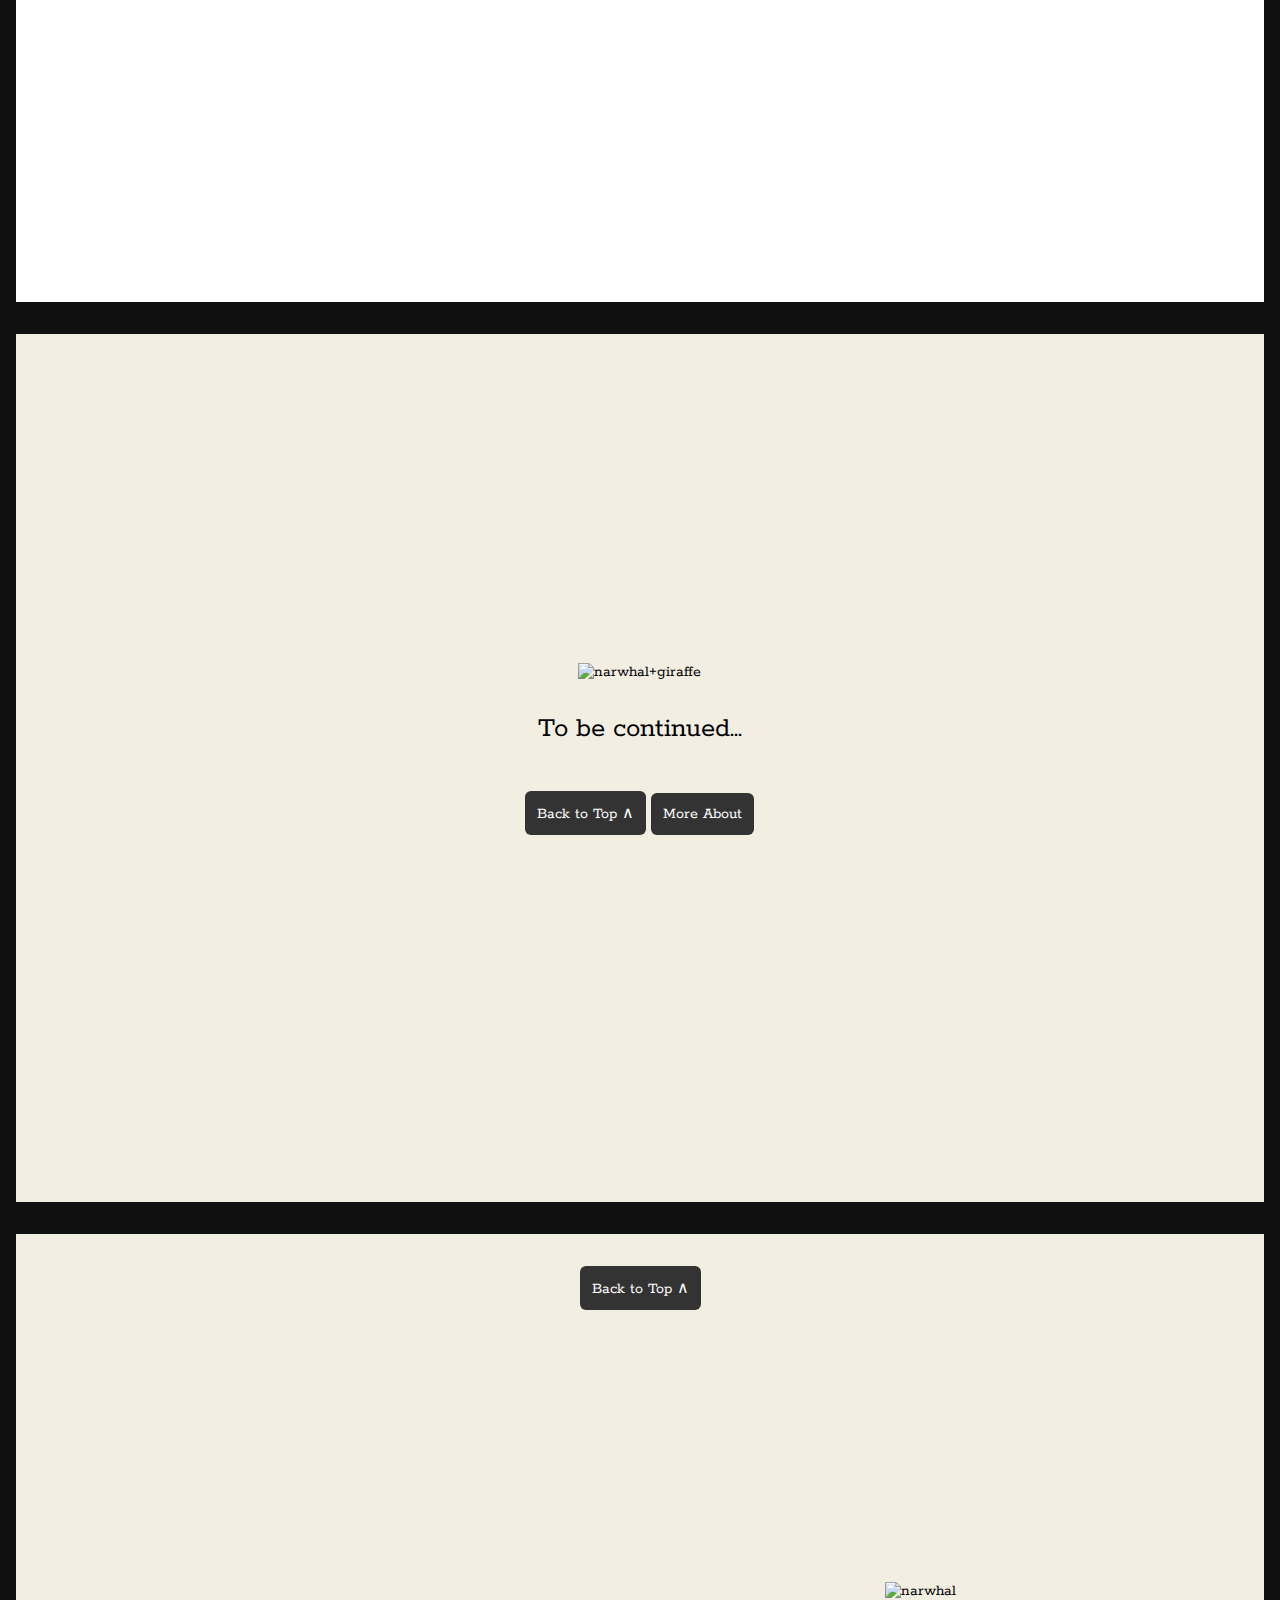
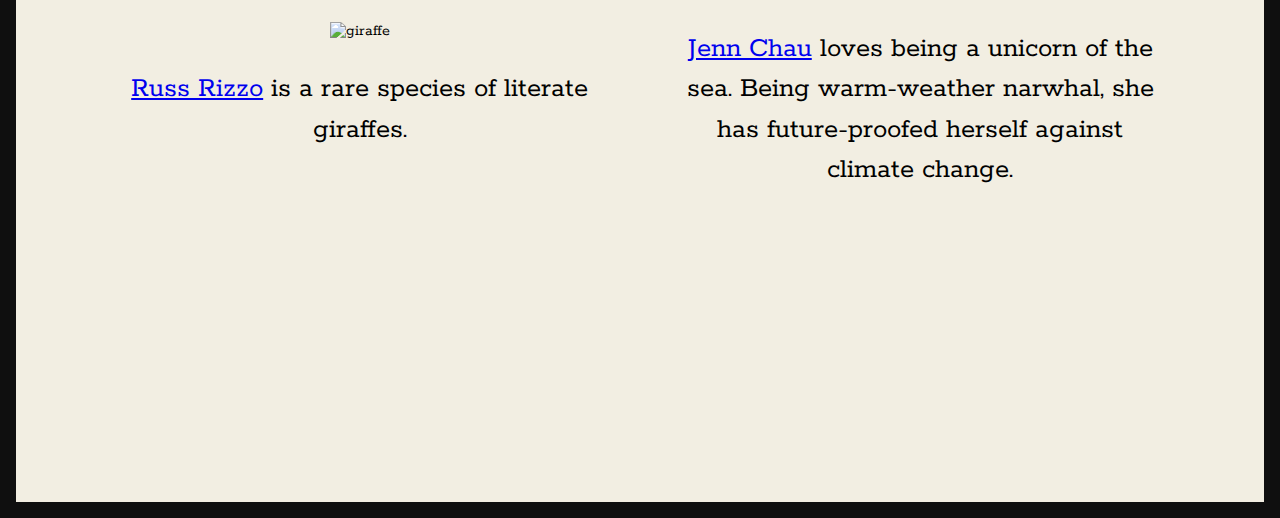
==== commit 969bece8: "change back to p" ====
--- a/index.html
+++ b/index.html
@@ -98,7 +98,7 @@
   <div class="p11 slide">
     <table><tr><td><div>
        <img src="/img/polaroid.jpg" alt="narwhal+giraffe" class="setting" style="padding-top: 3em; max-width: 75%;">
-       <span>To be continued...</span>
+       <p>To be continued...</p>
     <div class="button" onClick="goToByScroll('cover')" style="margin-top: .75em;">Back to Top &and; </div>
     <div class="button" onClick="goToByScroll('p12')" style="margin-top: .75em;">More About</div>
       
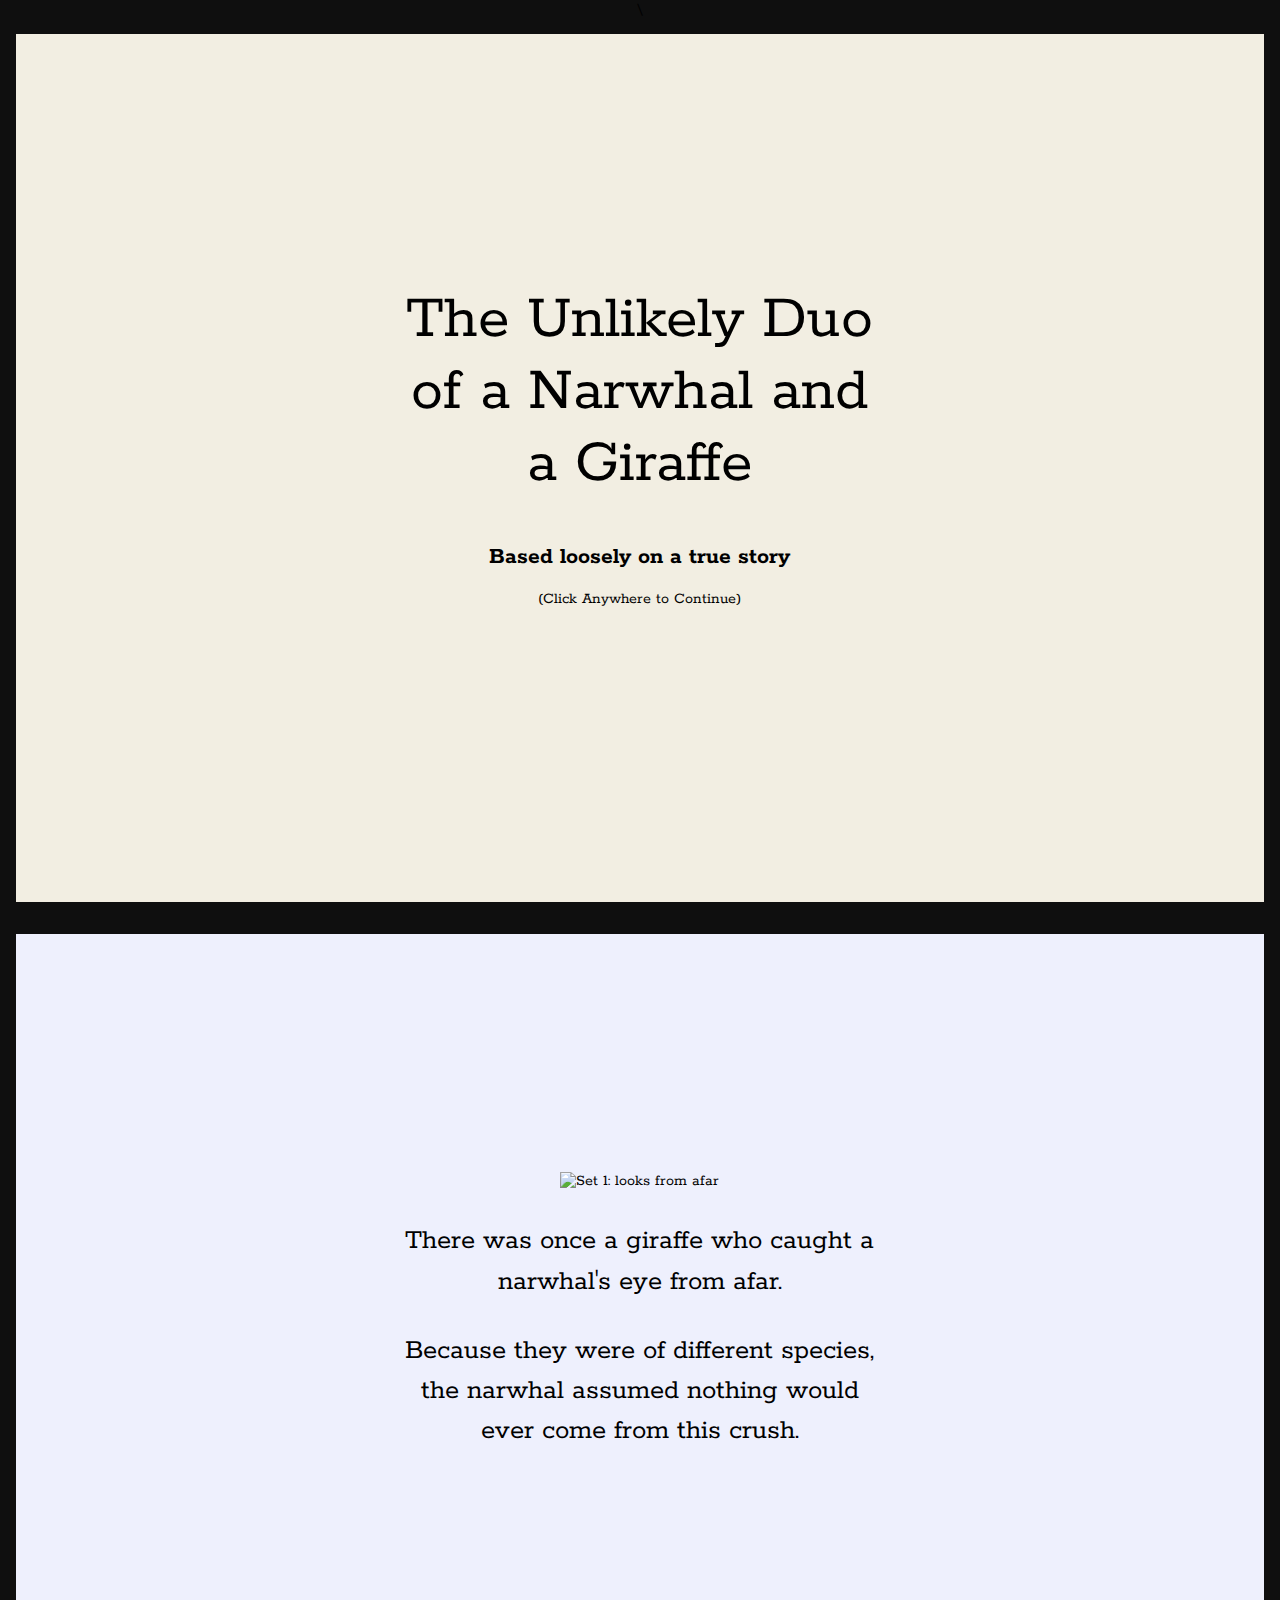
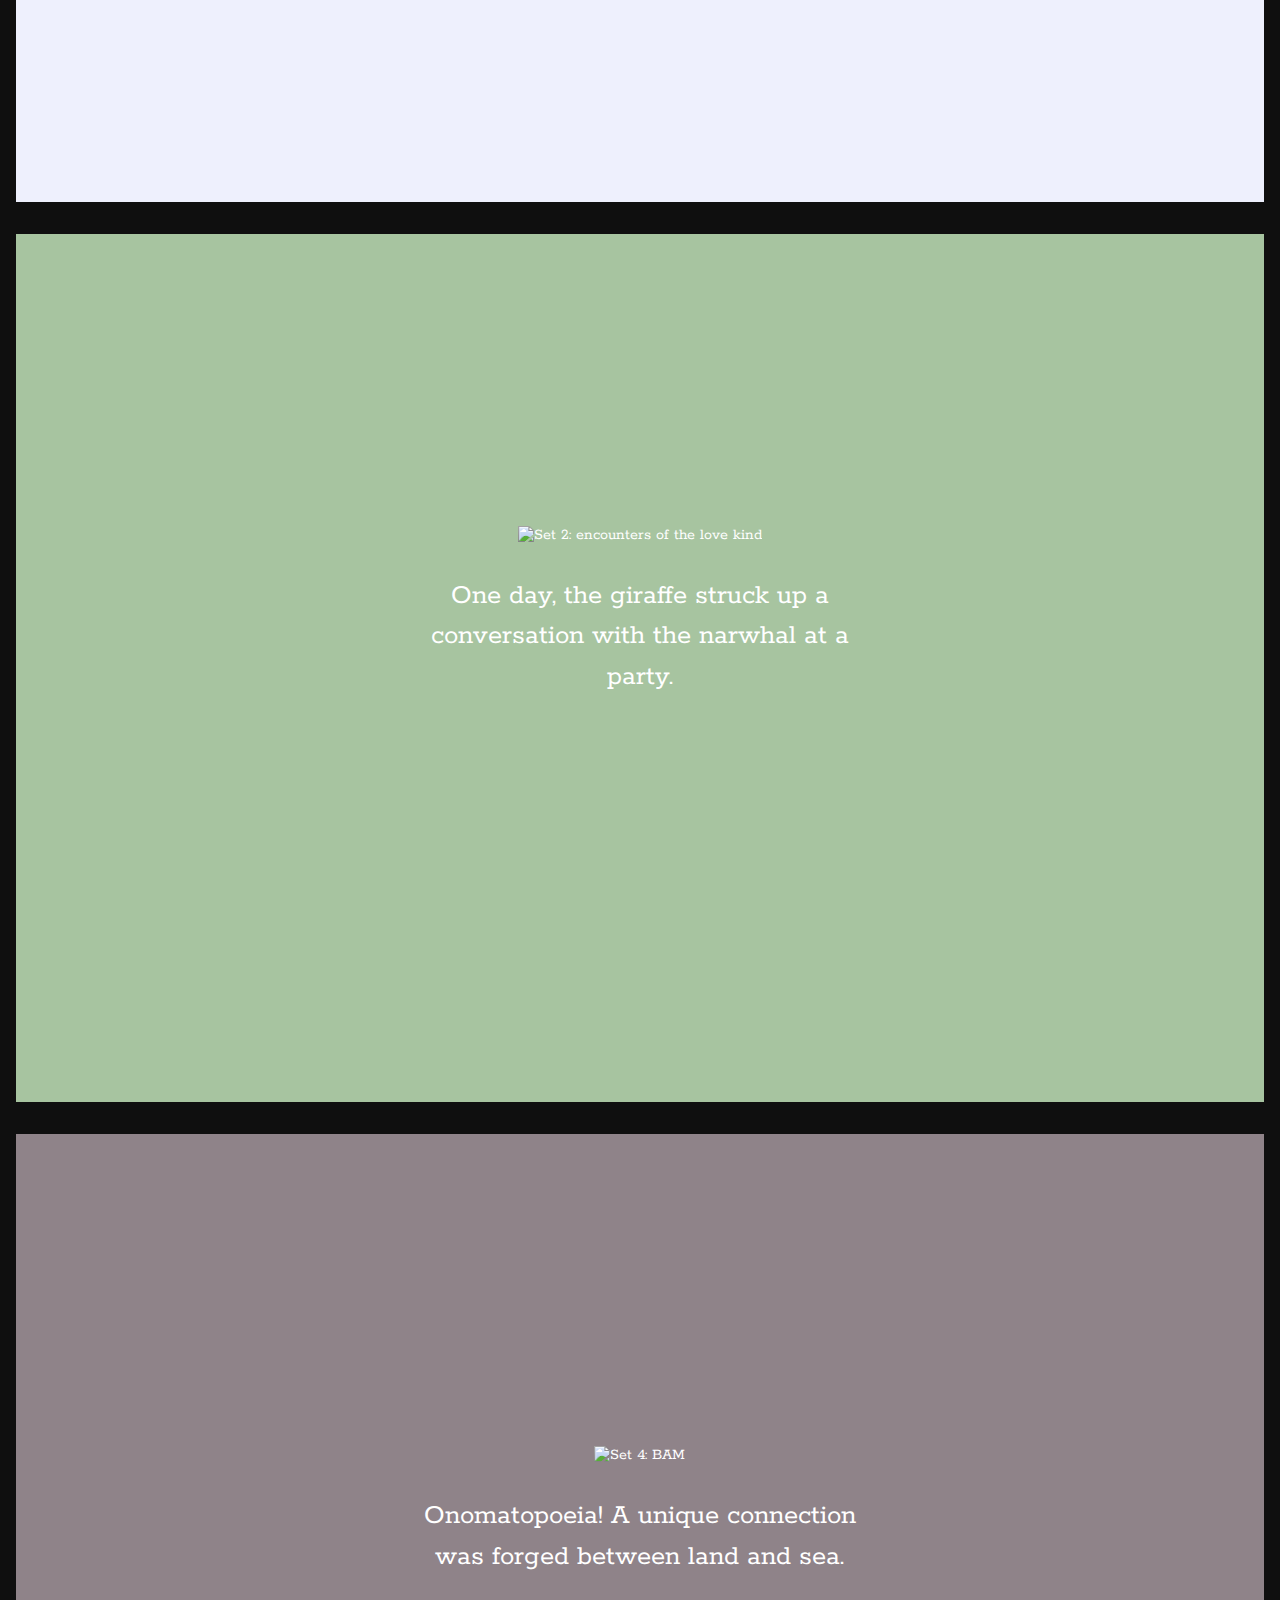
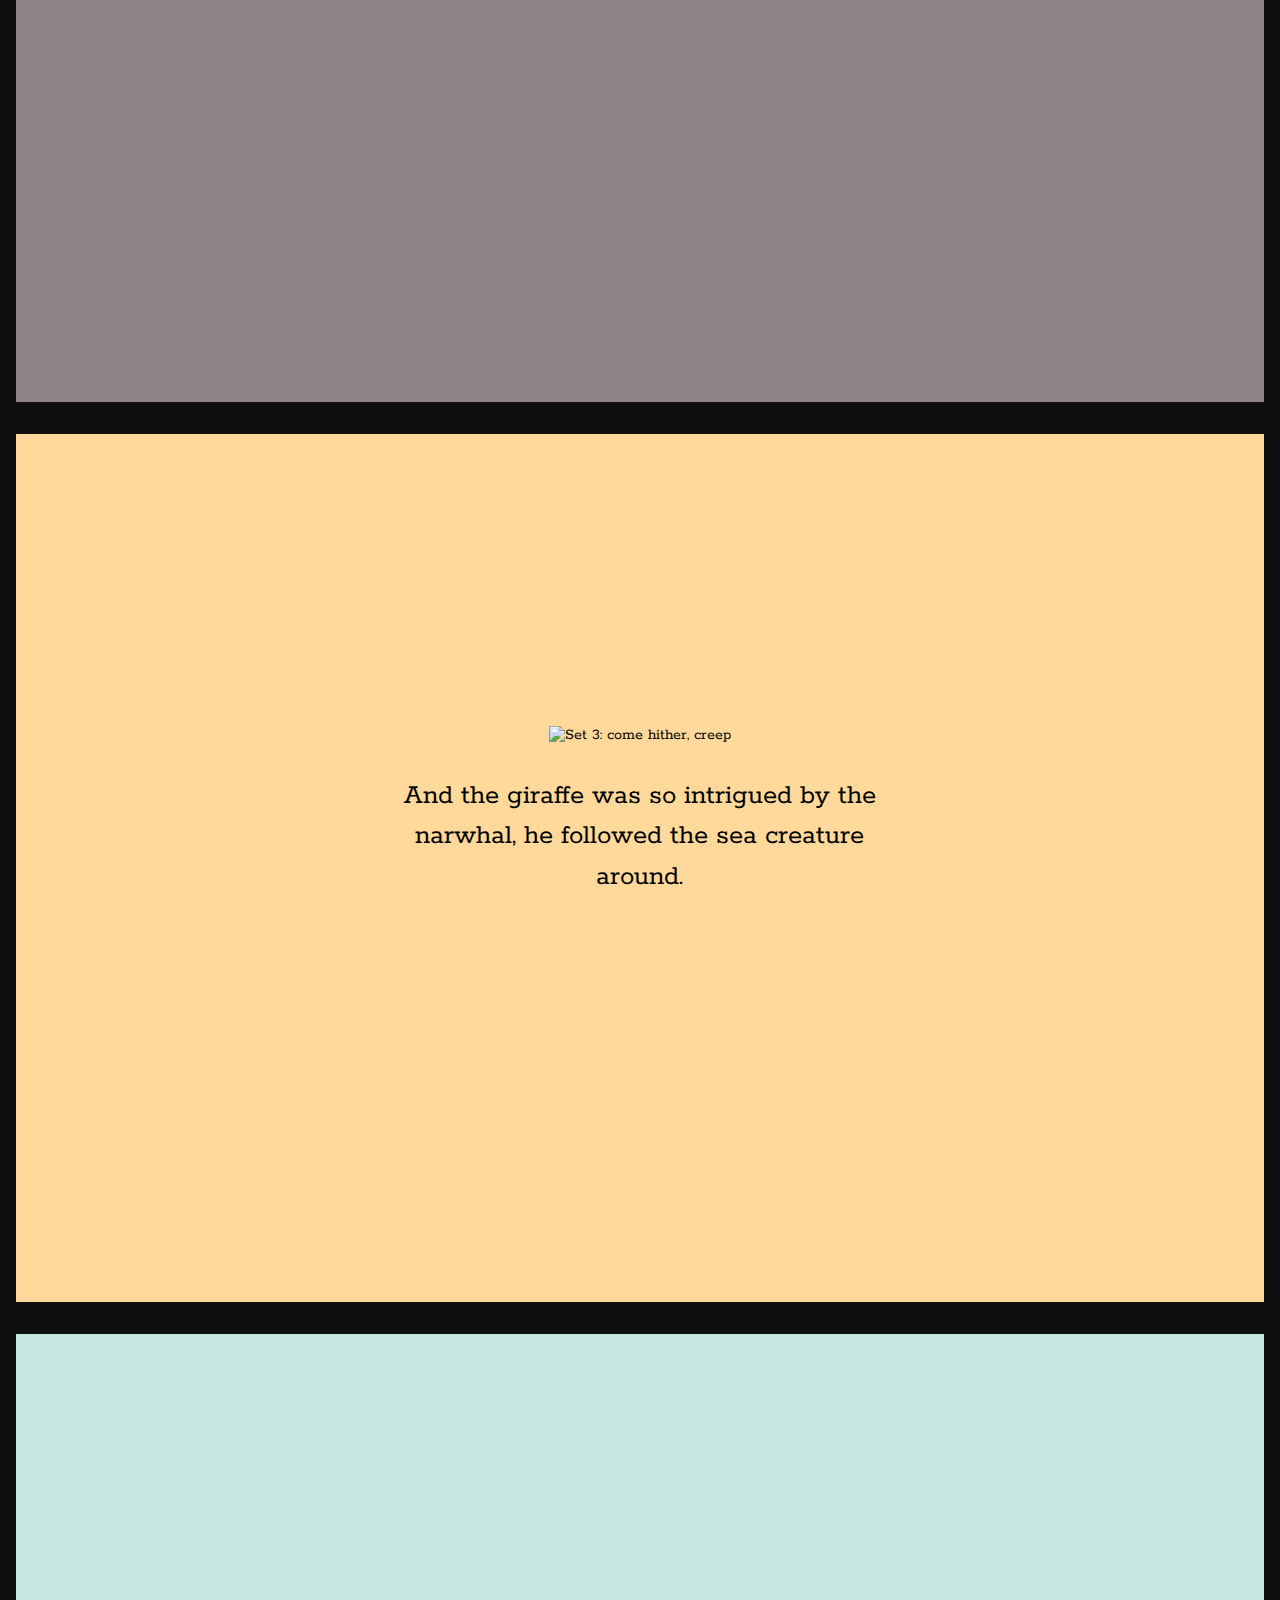
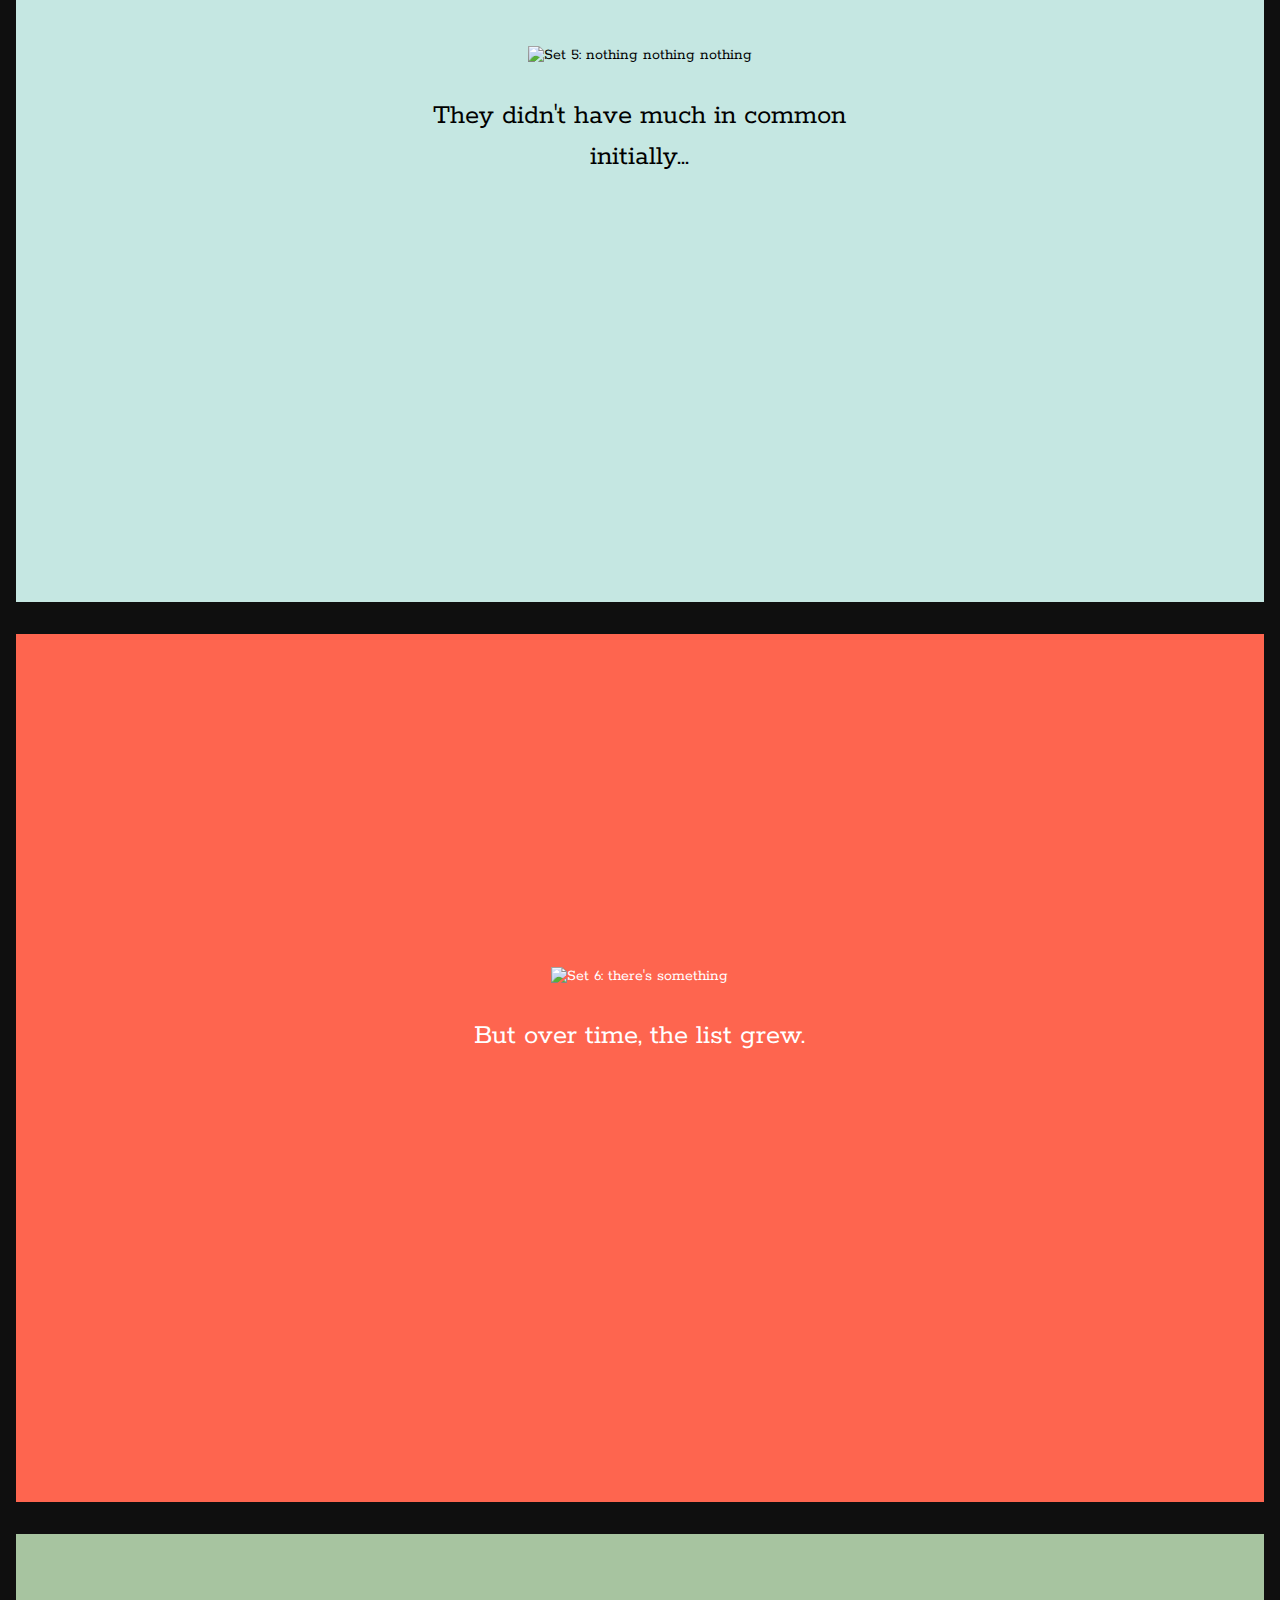
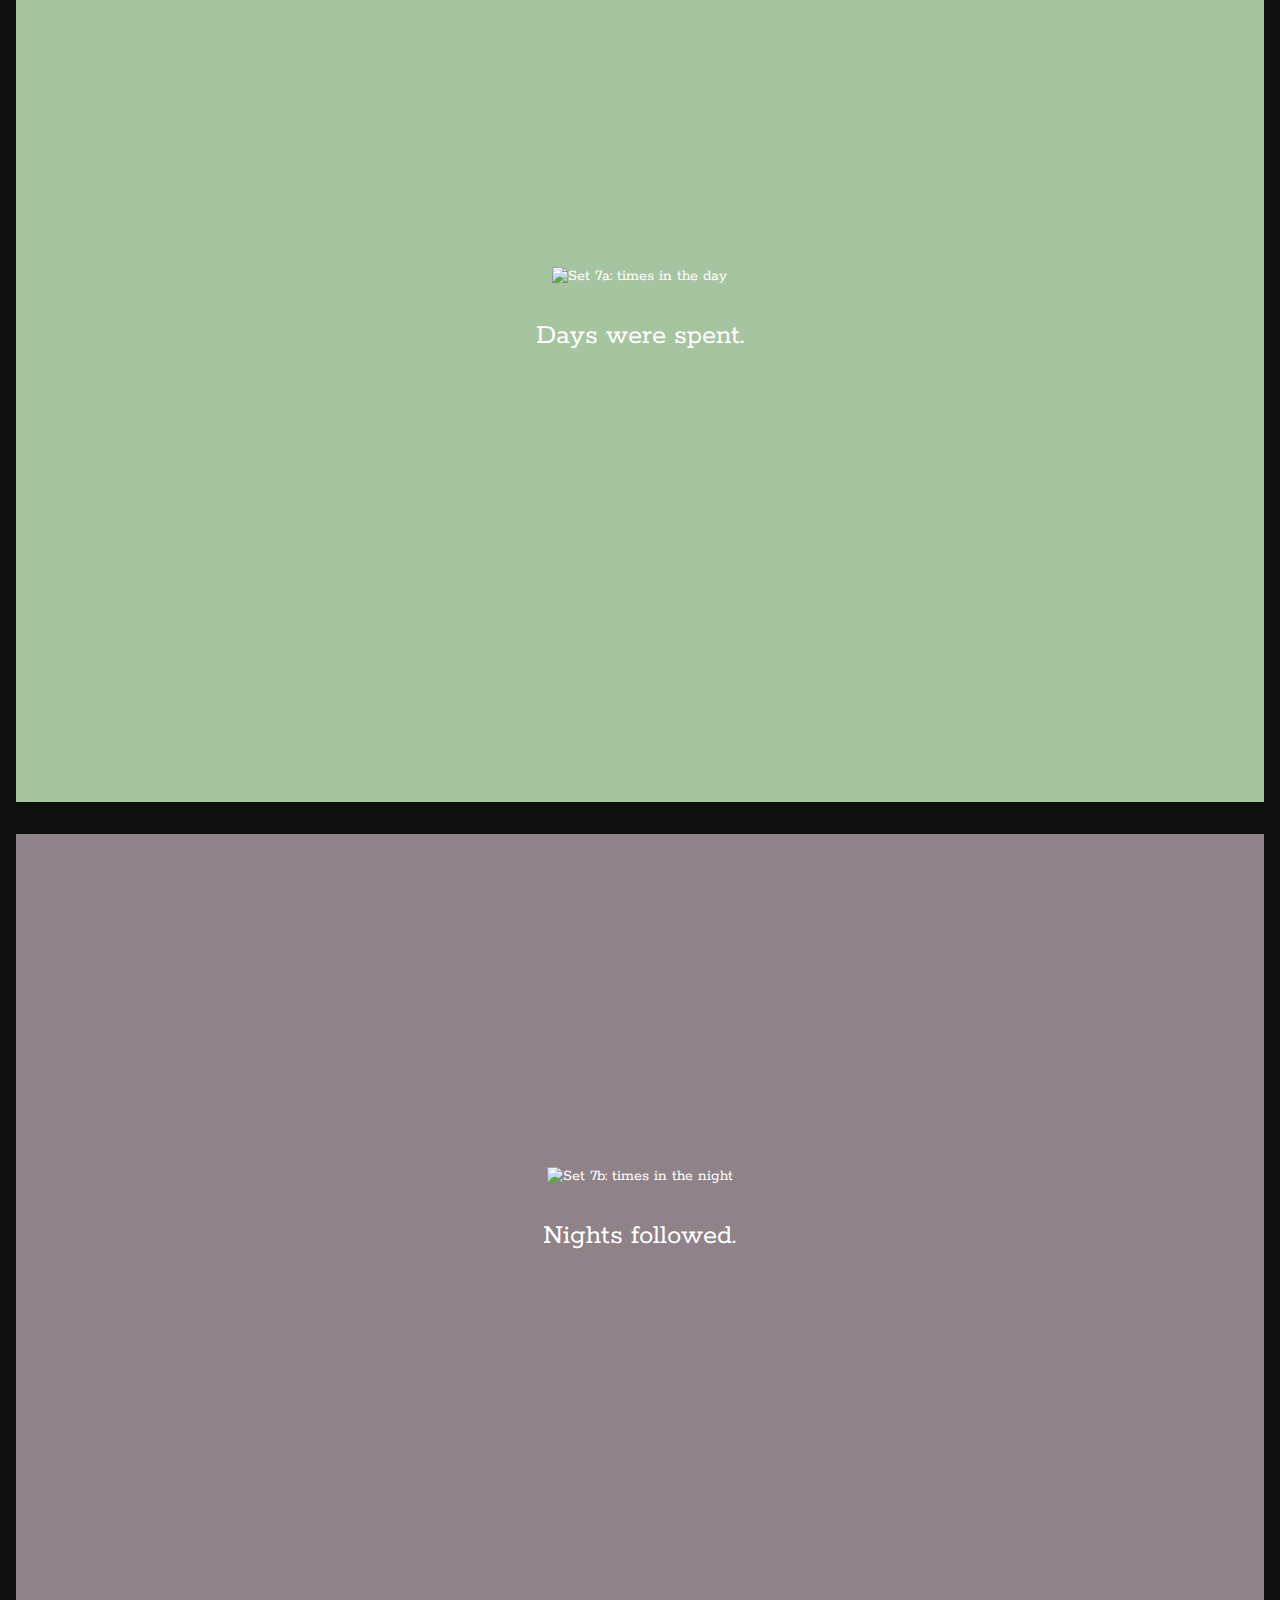
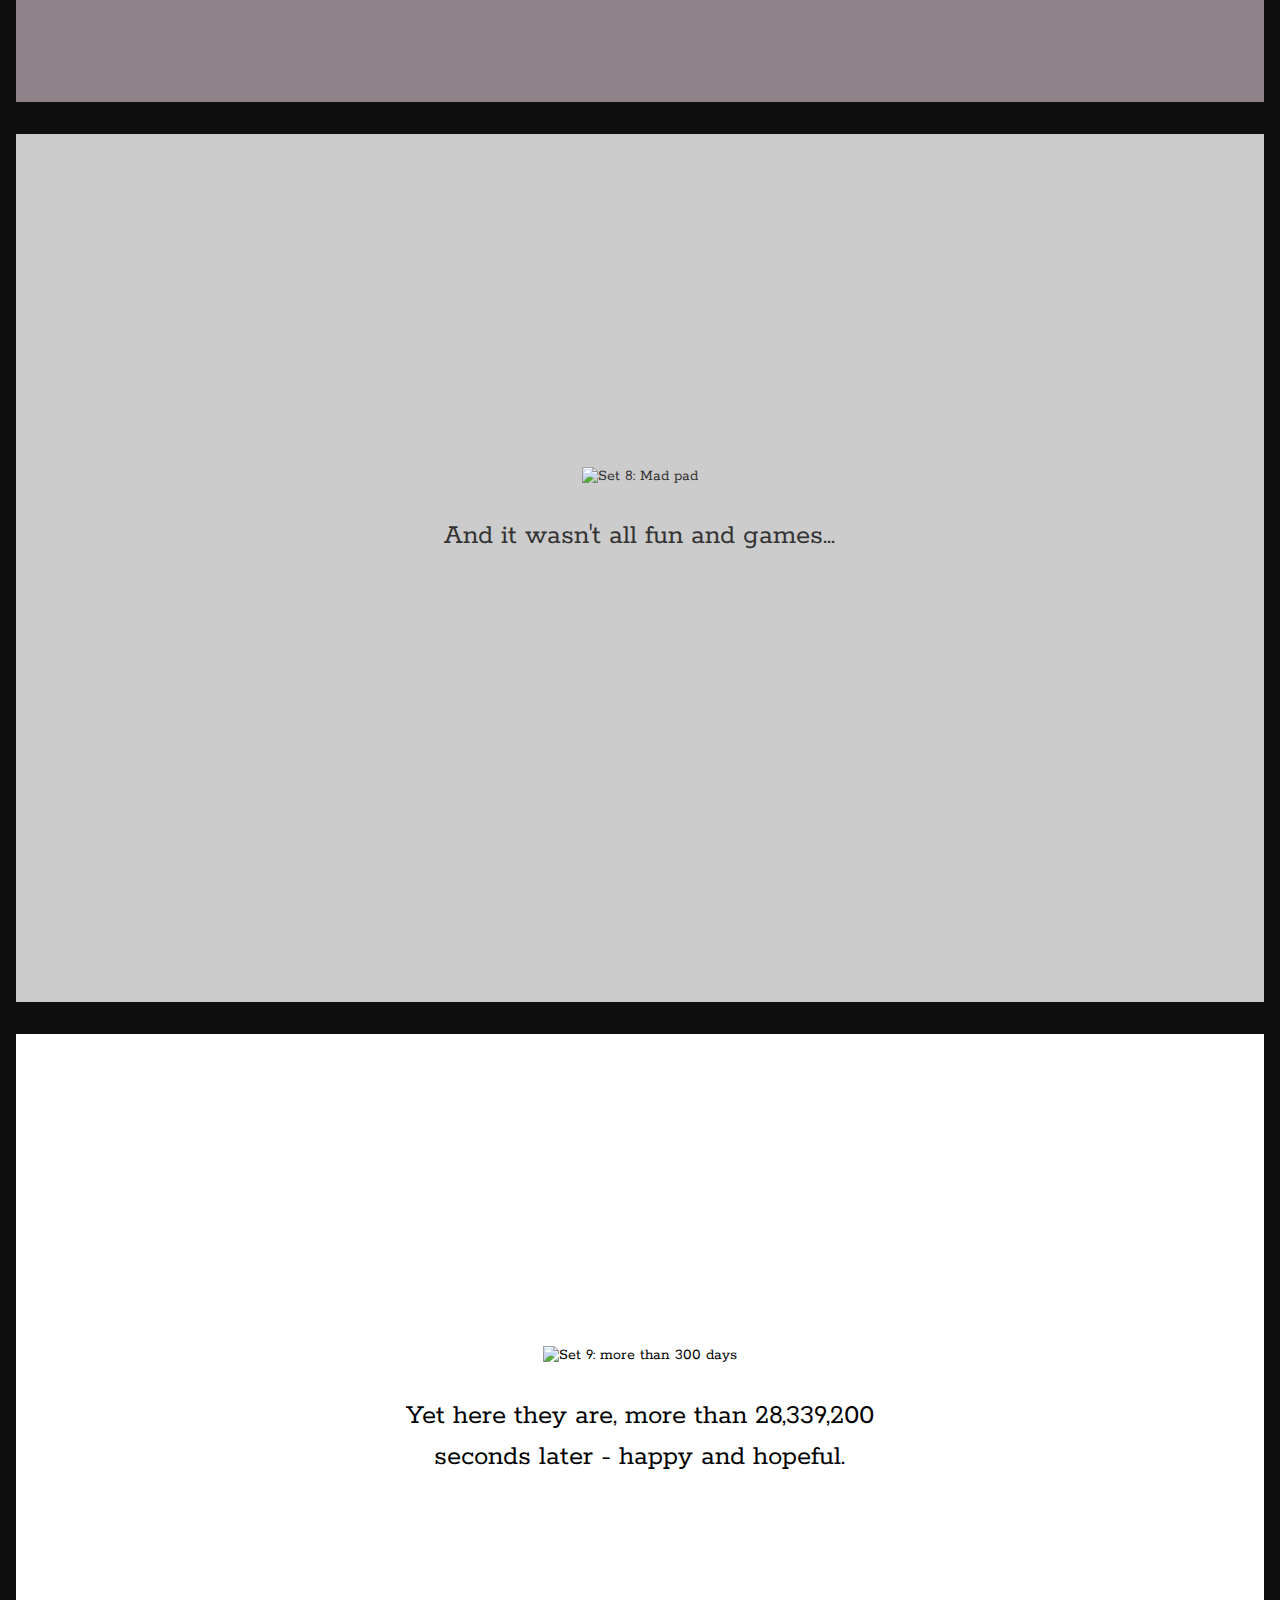
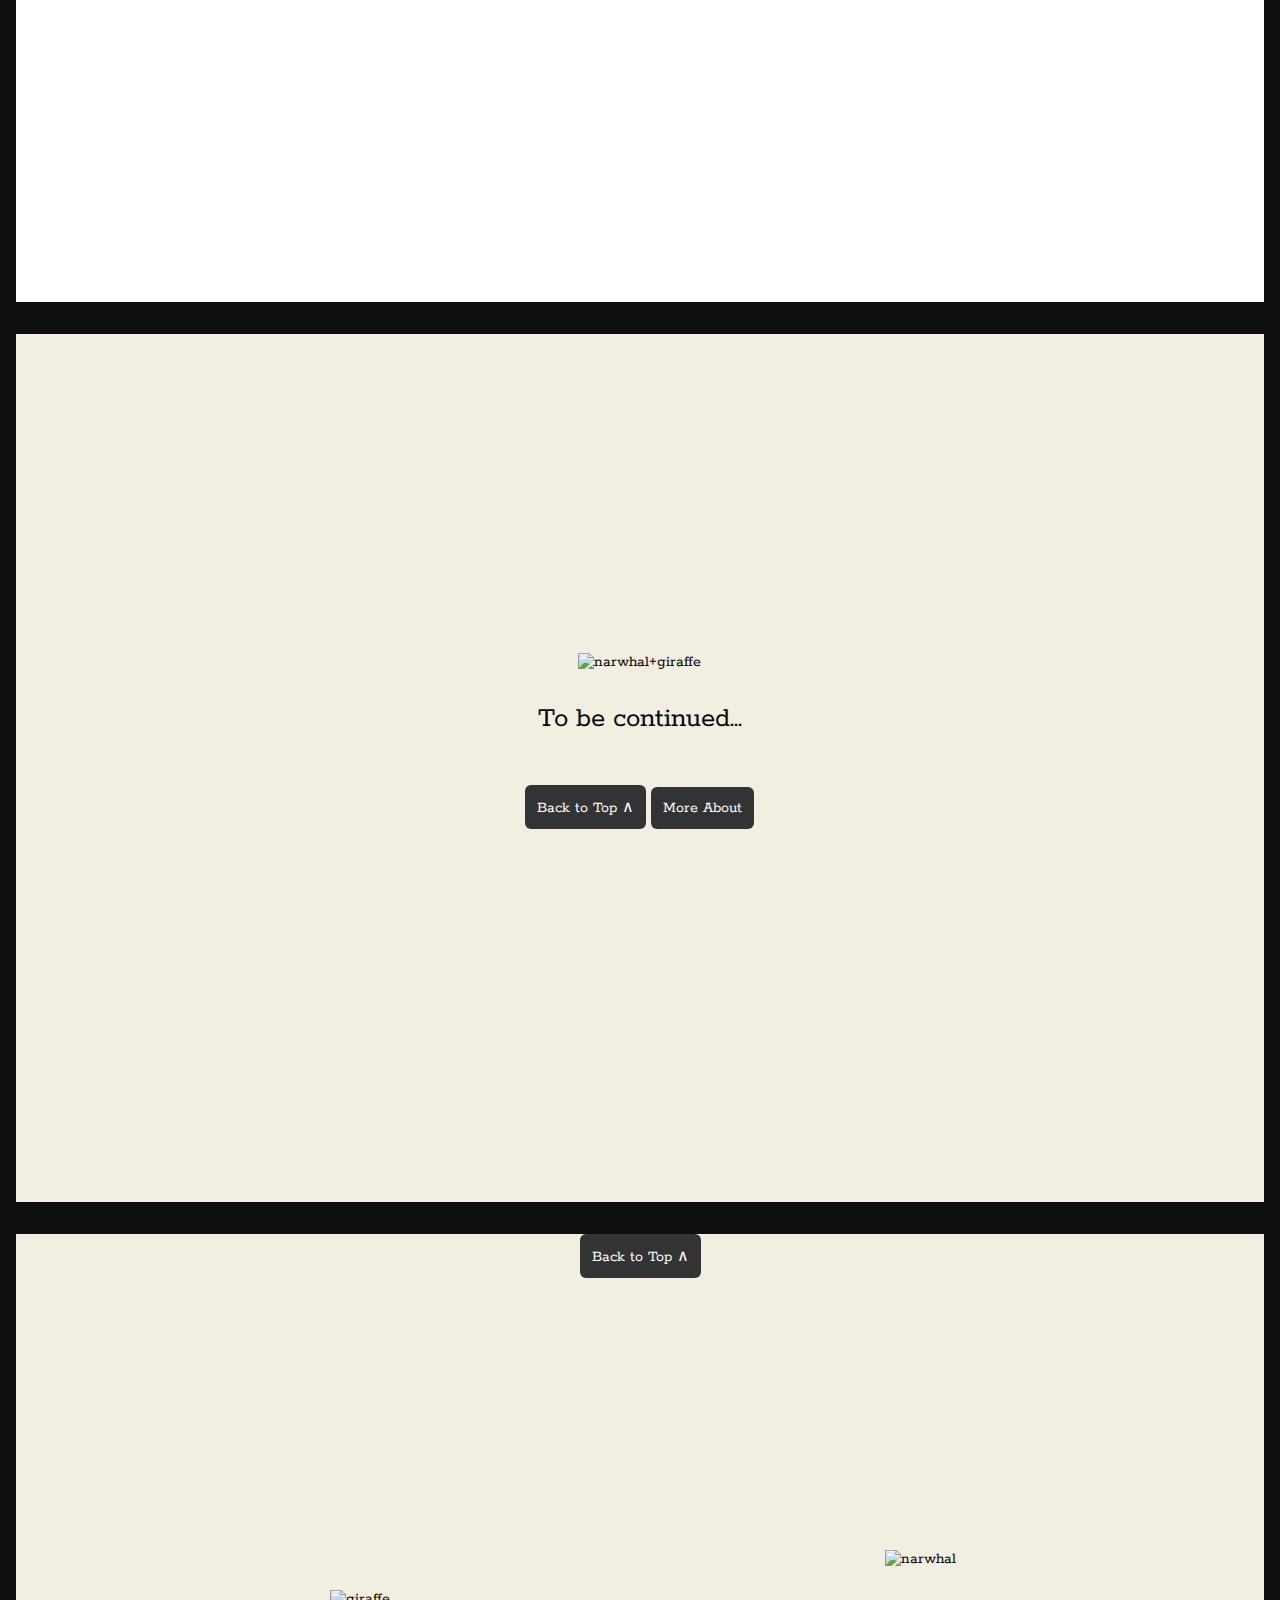
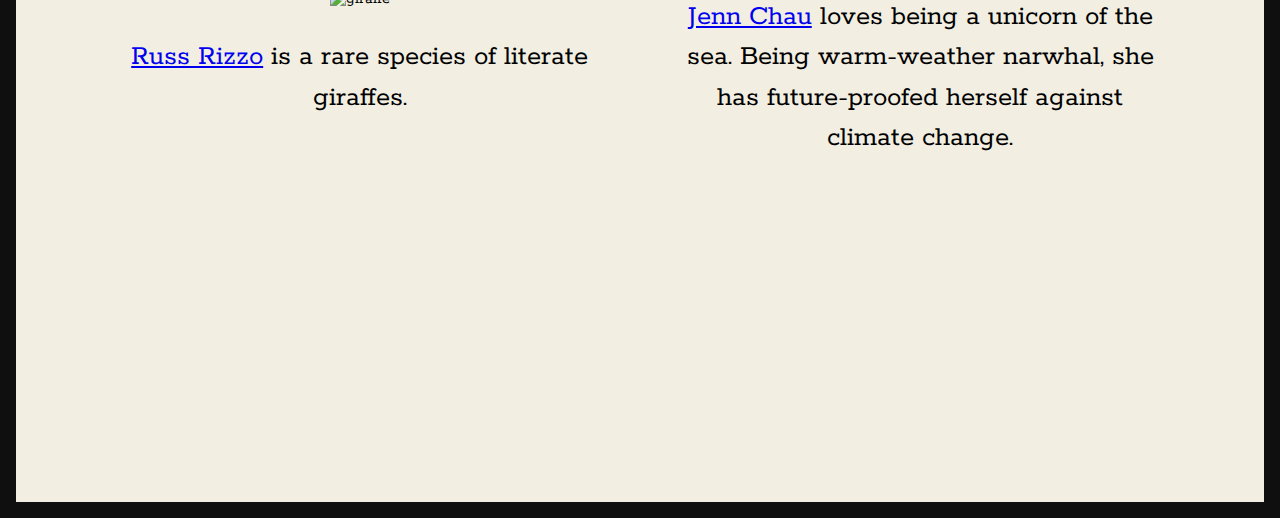
==== commit 2c301e5e: "margin" ====
--- a/index.html
+++ b/index.html
@@ -99,8 +99,8 @@
     <table><tr><td><div>
        <img src="/img/polaroid.jpg" alt="narwhal+giraffe" class="setting" style="padding-top: 3em; max-width: 75%;">
        <p>To be continued...</p>
-    <div class="button" onClick="goToByScroll('cover')" style="margin-top: .75em;">Back to Top &and; </div>
-    <div class="button" onClick="goToByScroll('p12')" style="margin-top: .75em;">More About</div>
+    <div class="button" onClick="goToByScroll('cover')" style="margin: 1em 0 1em 0;">Back to Top &and; </div>
+    <div class="button" onClick="goToByScroll('p12')" style="margin: 1em 0 1em 0;">More About</div>
       
     </div></td></tr></table>
   </div>
@@ -119,7 +119,7 @@
               <a href="http://jennchau.com" target="_blank">Jenn Chau</a> loves being a unicorn of the sea. Being warm-weather narwhal, she has future-proofed herself against climate change.
             </p>
           </div></td>
-          <div class="button" onClick="goToByScroll('cover')" style="margin-top: 2em;">Back to Top &and; </div>
+          <div class="button" onClick="goToByScroll('cover')" style="margin-top: 2em 0 1em 0;">Back to Top &and; </div>
         </tr>
       </table>
   </div>
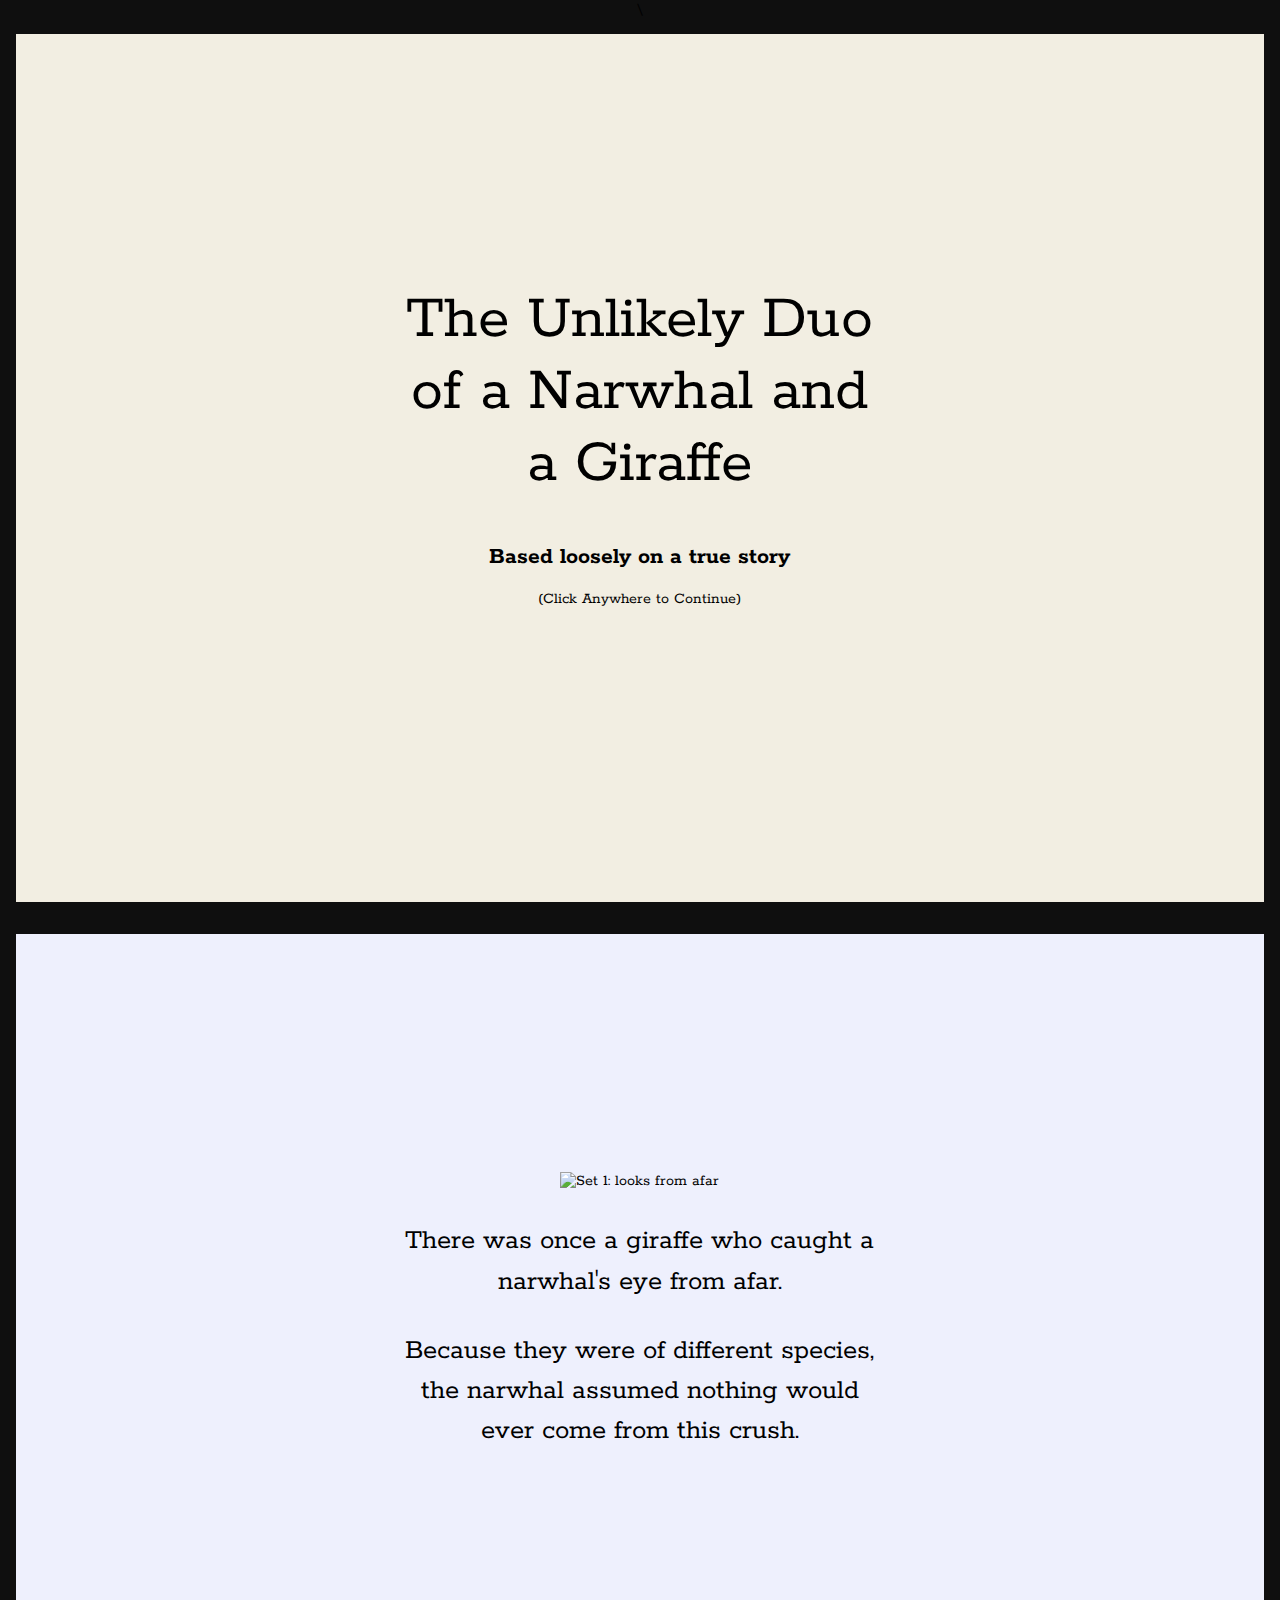
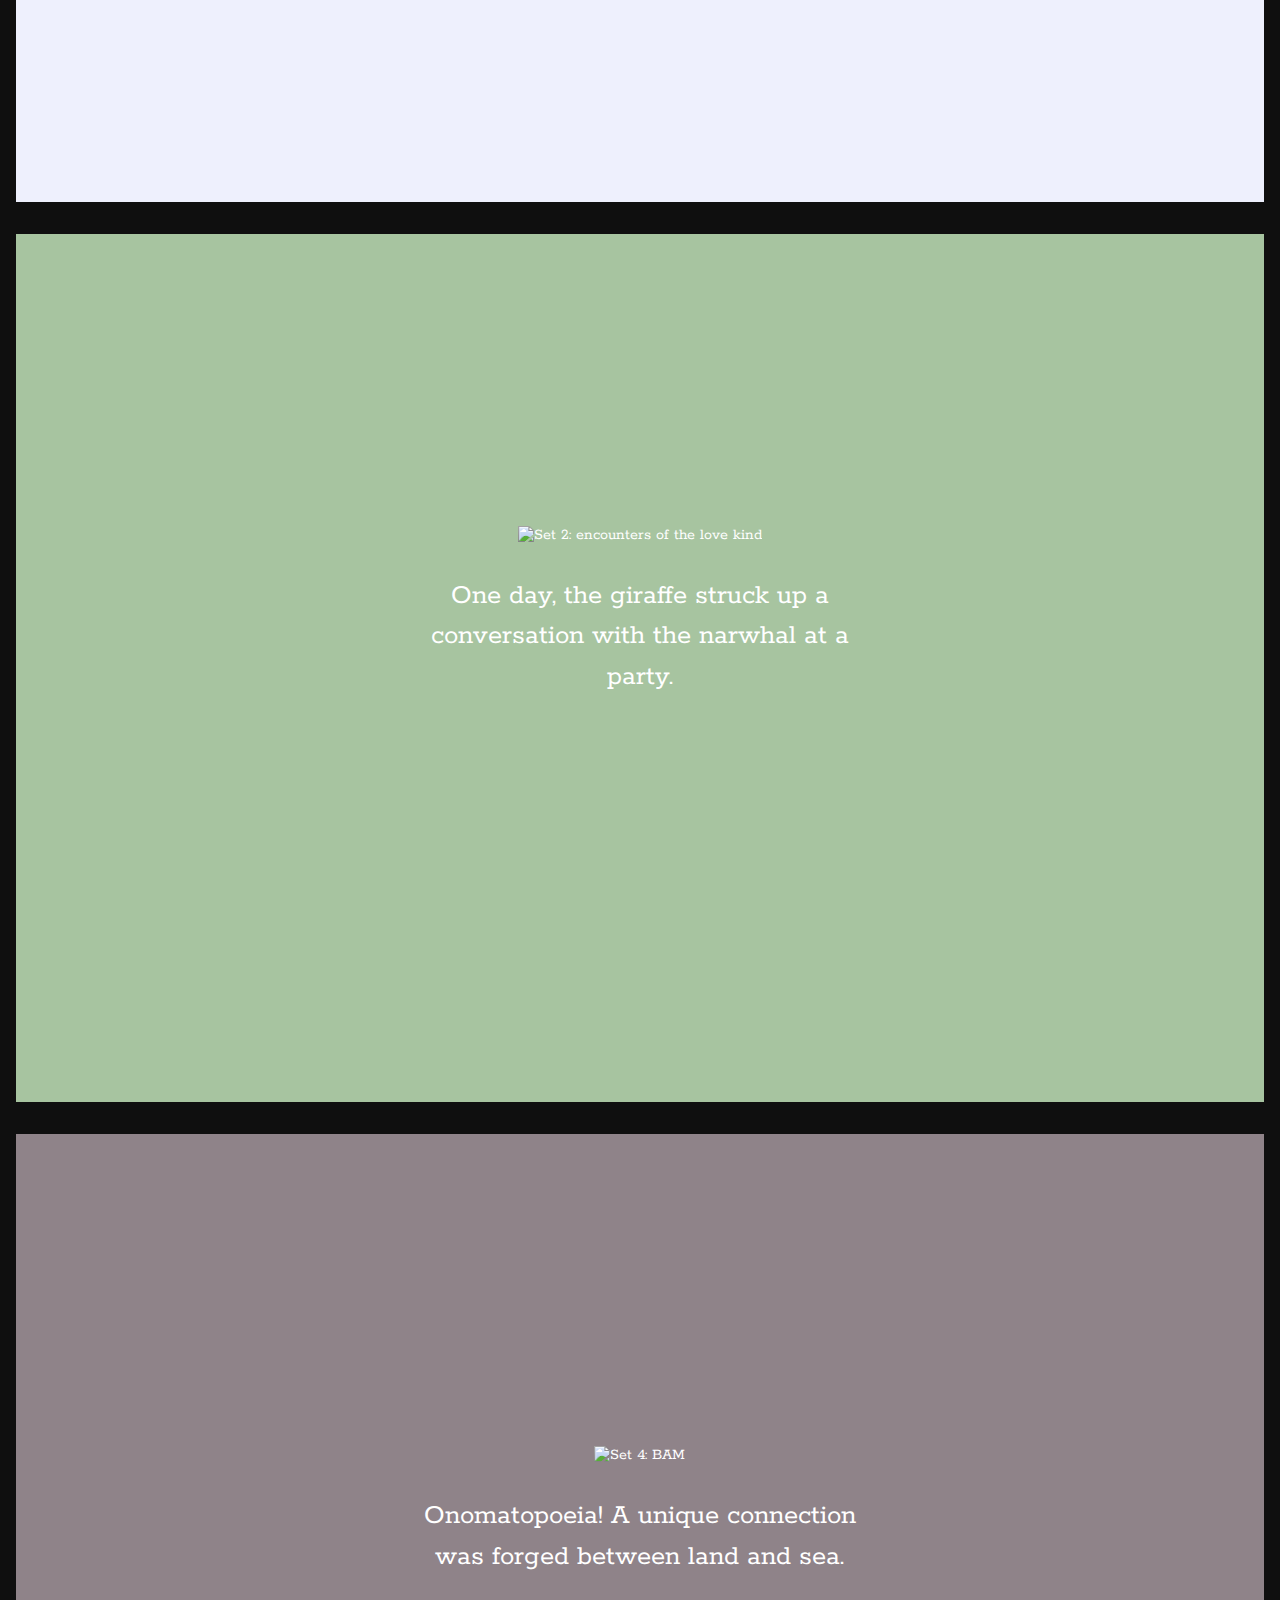
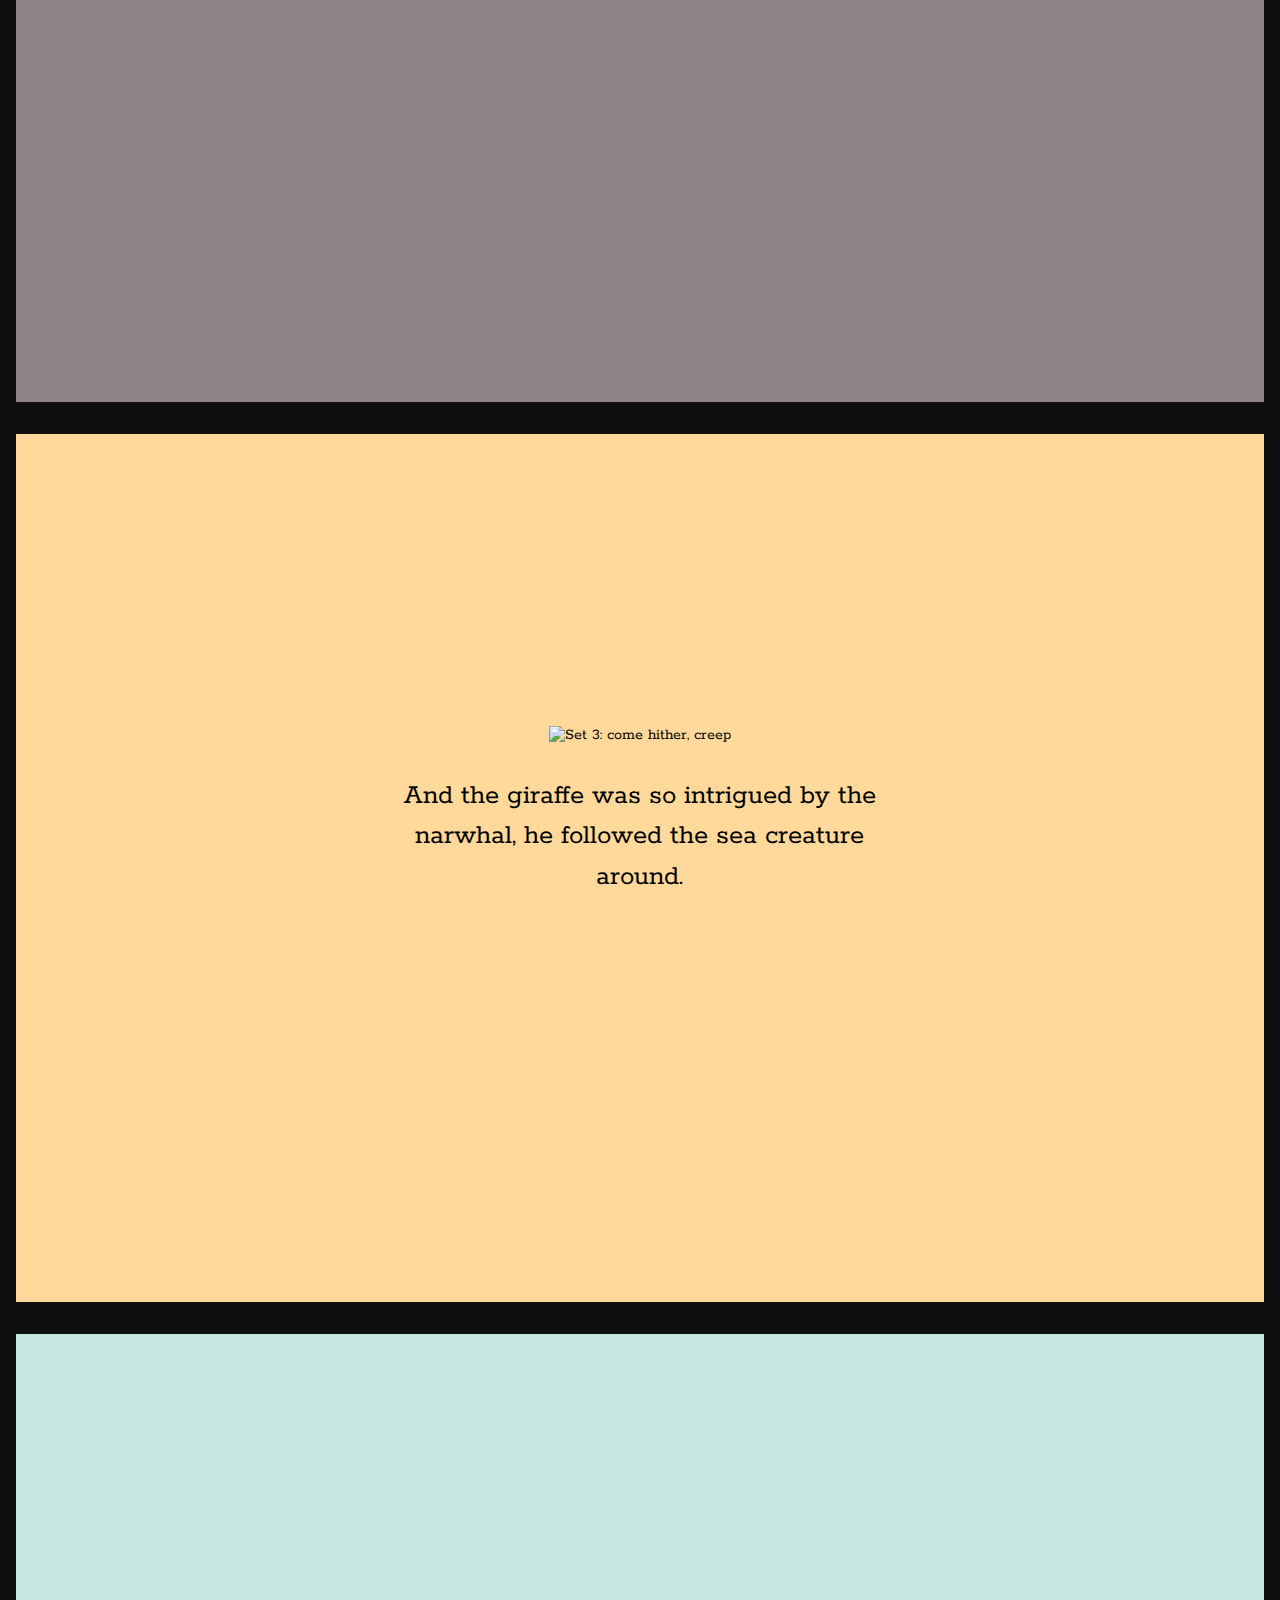
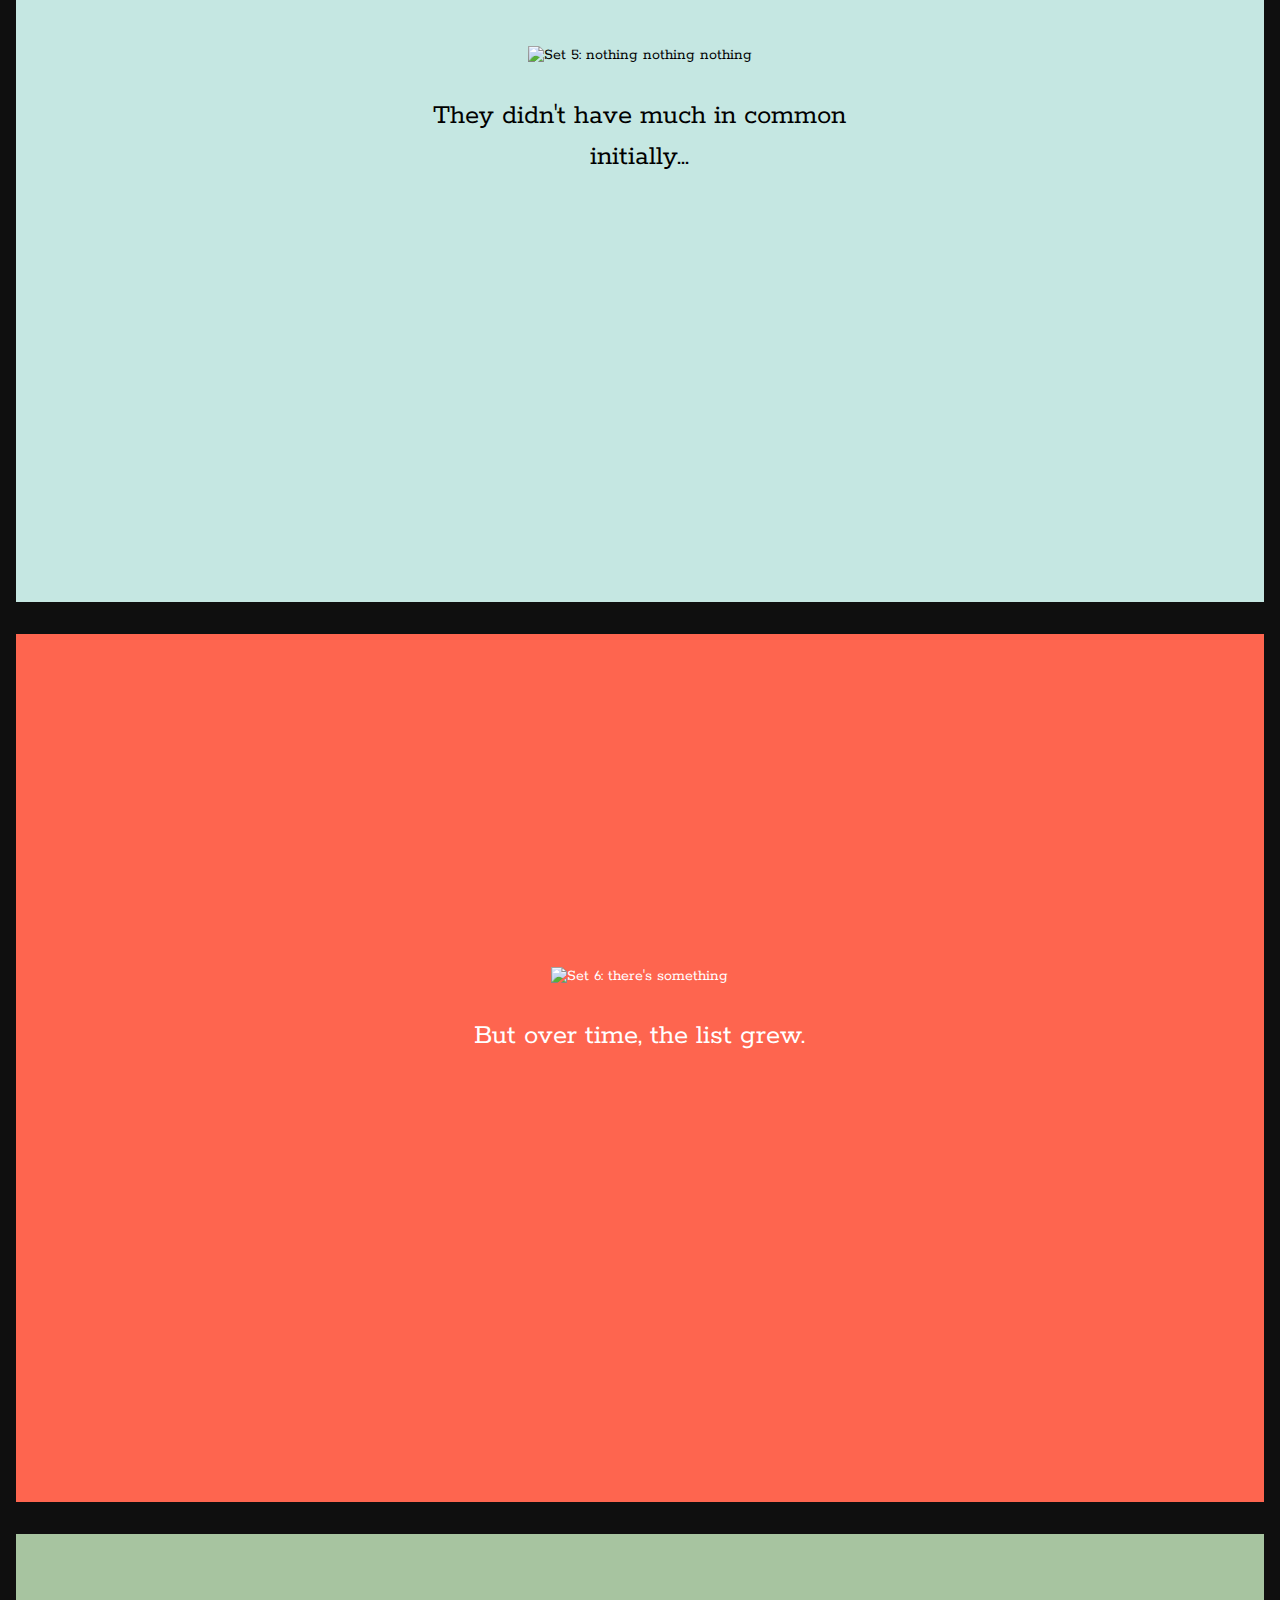
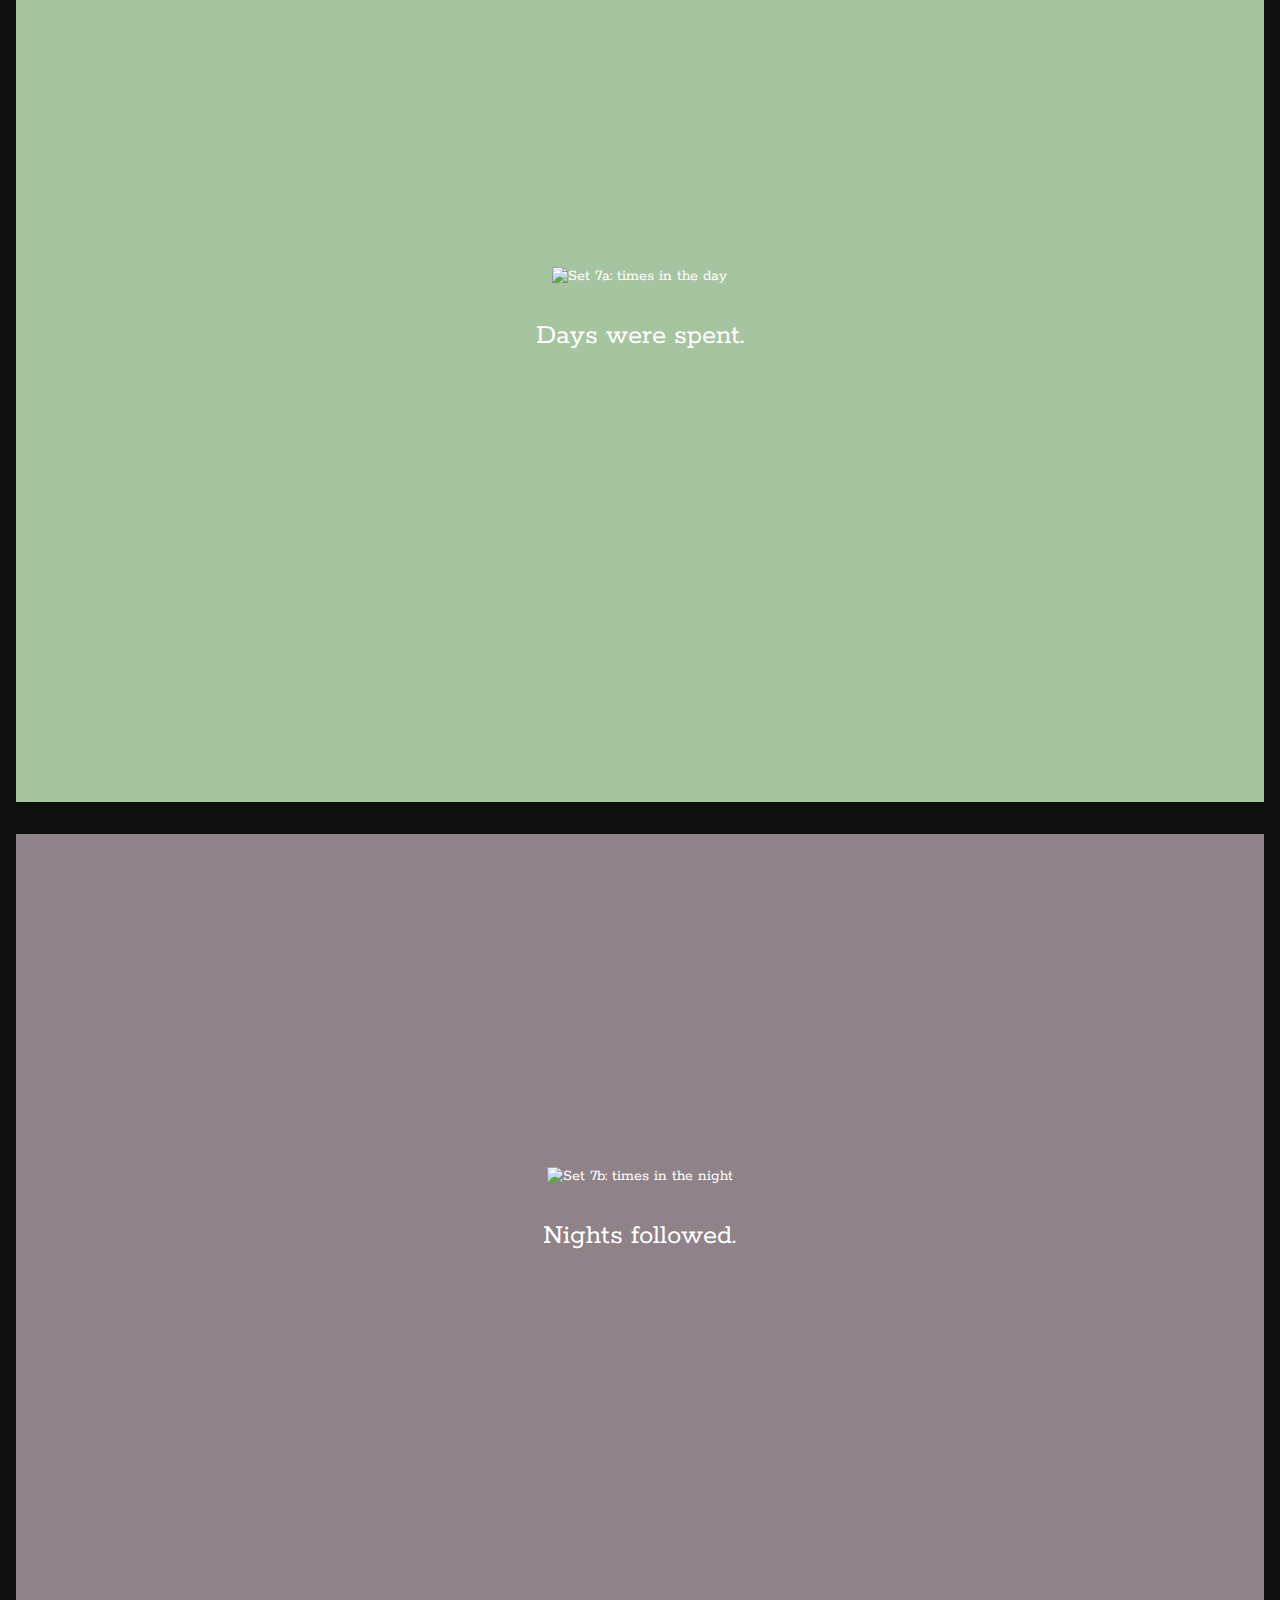
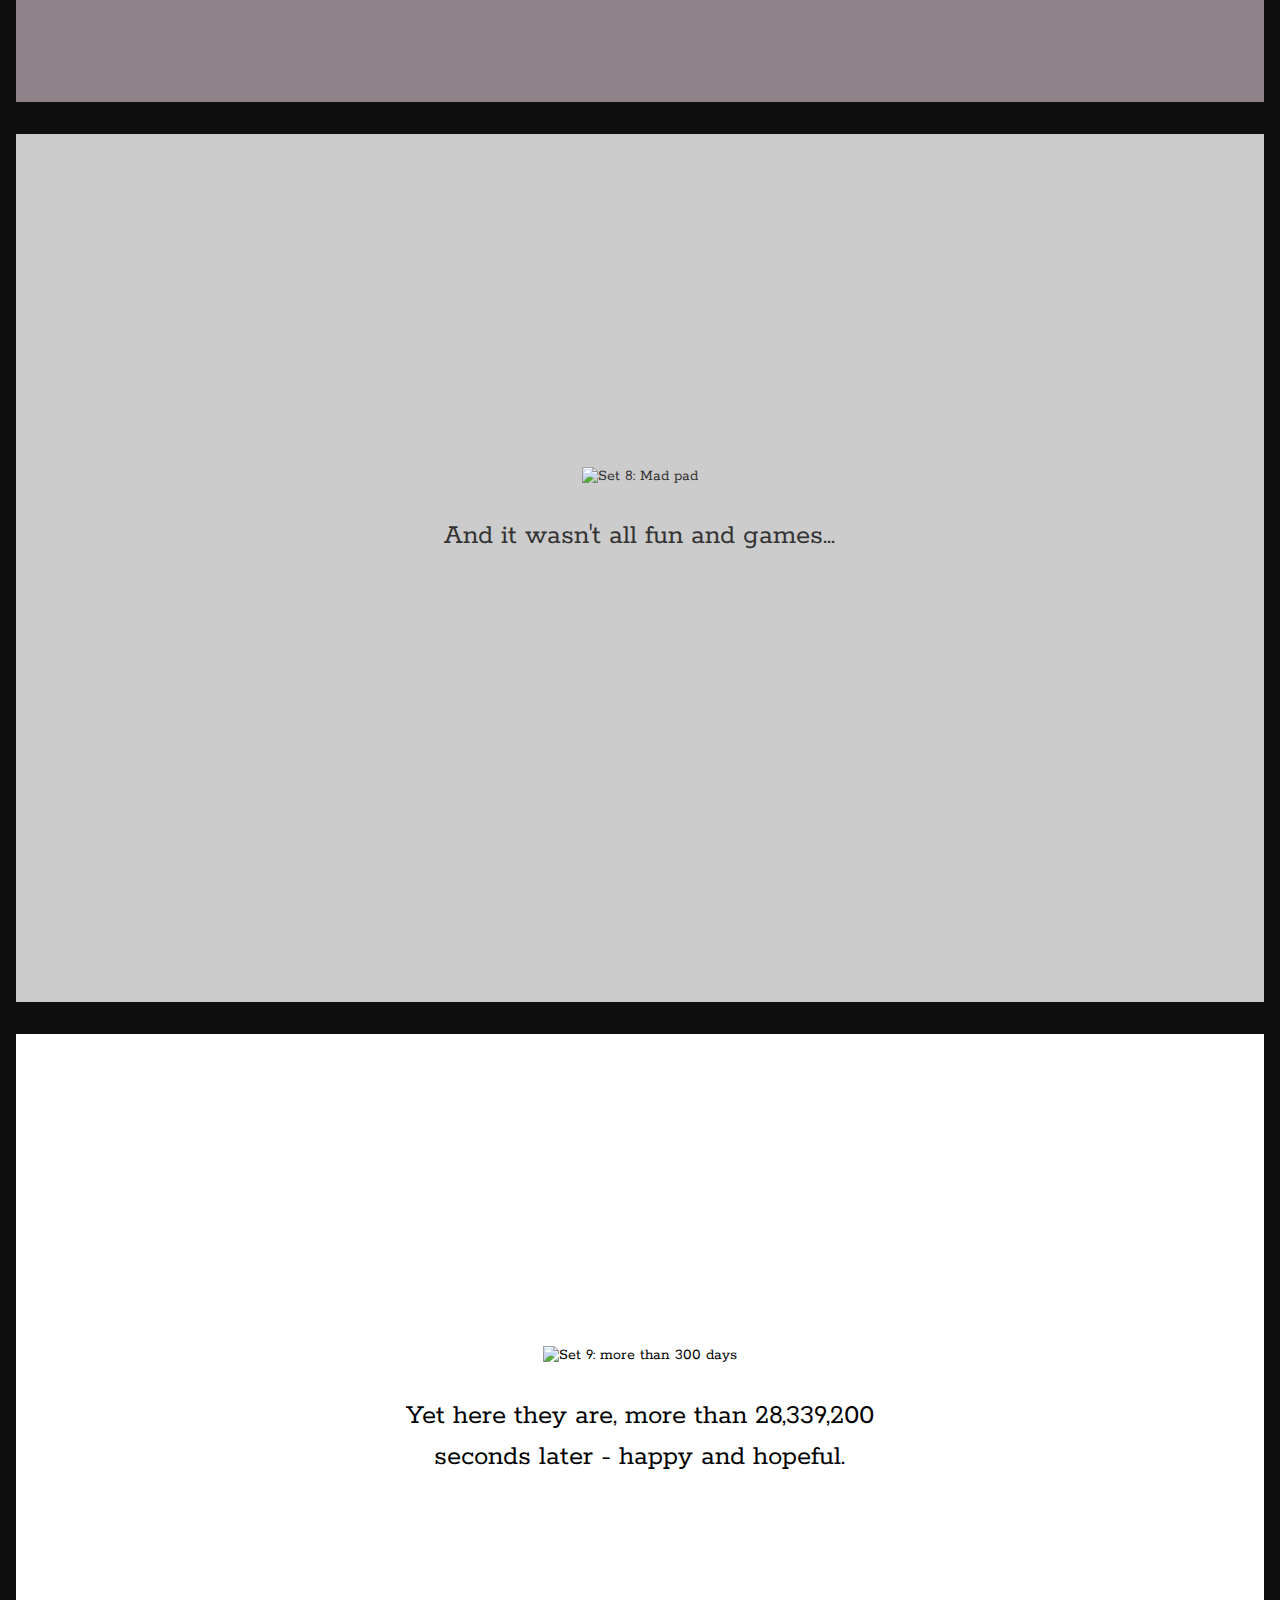
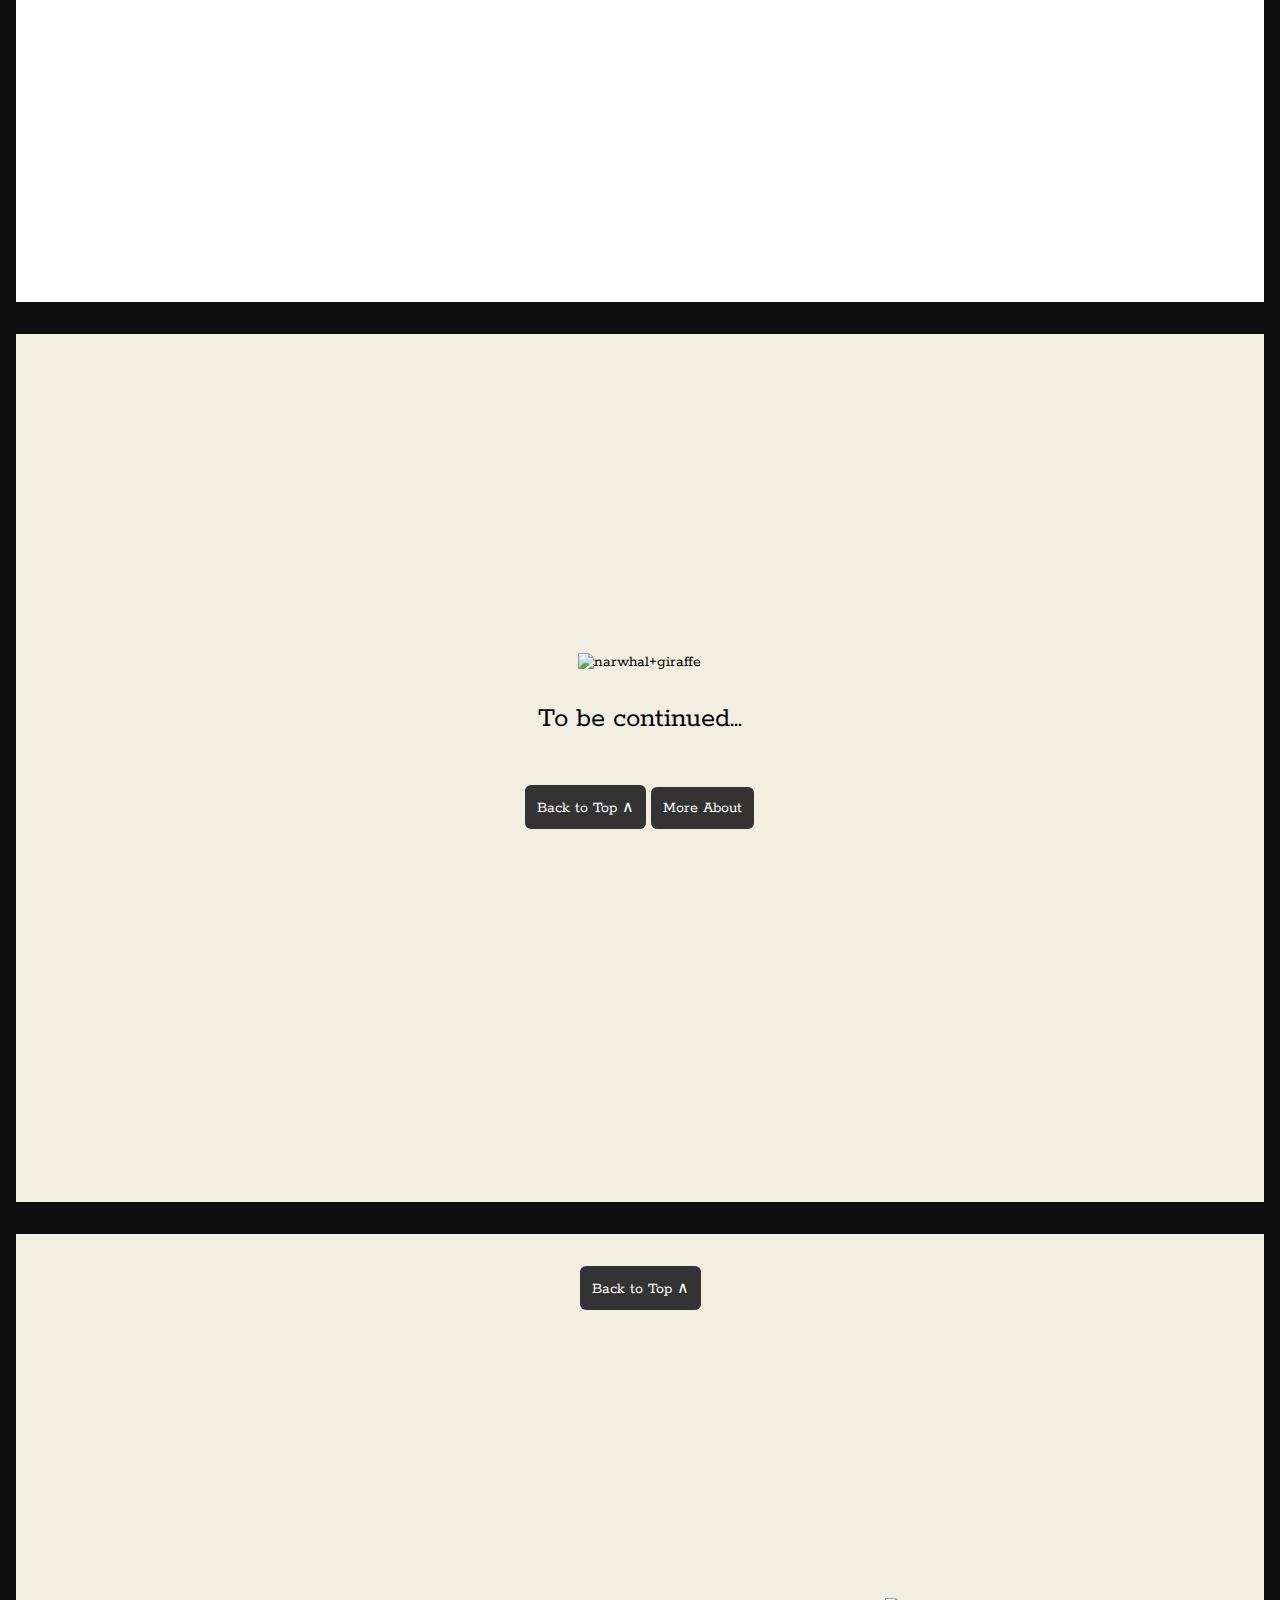
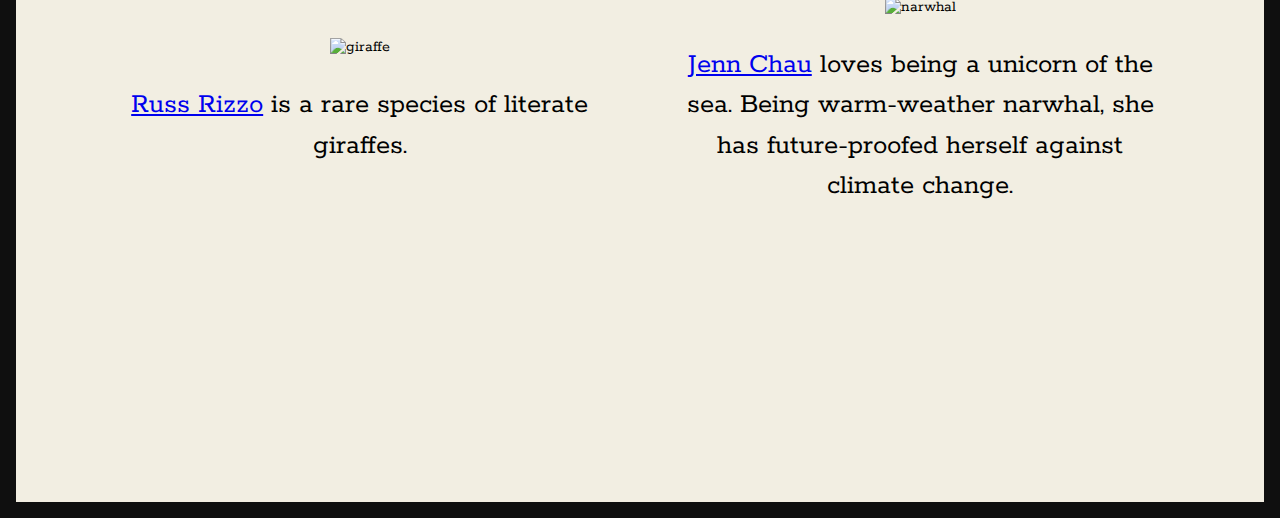
==== commit 4ecc75f0: "margin" ====
--- a/index.html
+++ b/index.html
@@ -119,7 +119,7 @@
               <a href="http://jennchau.com" target="_blank">Jenn Chau</a> loves being a unicorn of the sea. Being warm-weather narwhal, she has future-proofed herself against climate change.
             </p>
           </div></td>
-          <div class="button" onClick="goToByScroll('cover')" style="margin-top: 2em 0 1em 0;">Back to Top &and; </div>
+          <div class="button" onClick="goToByScroll('cover')" style="margin: 2em 0 1em 0;">Back to Top &and; </div>
         </tr>
       </table>
   </div>
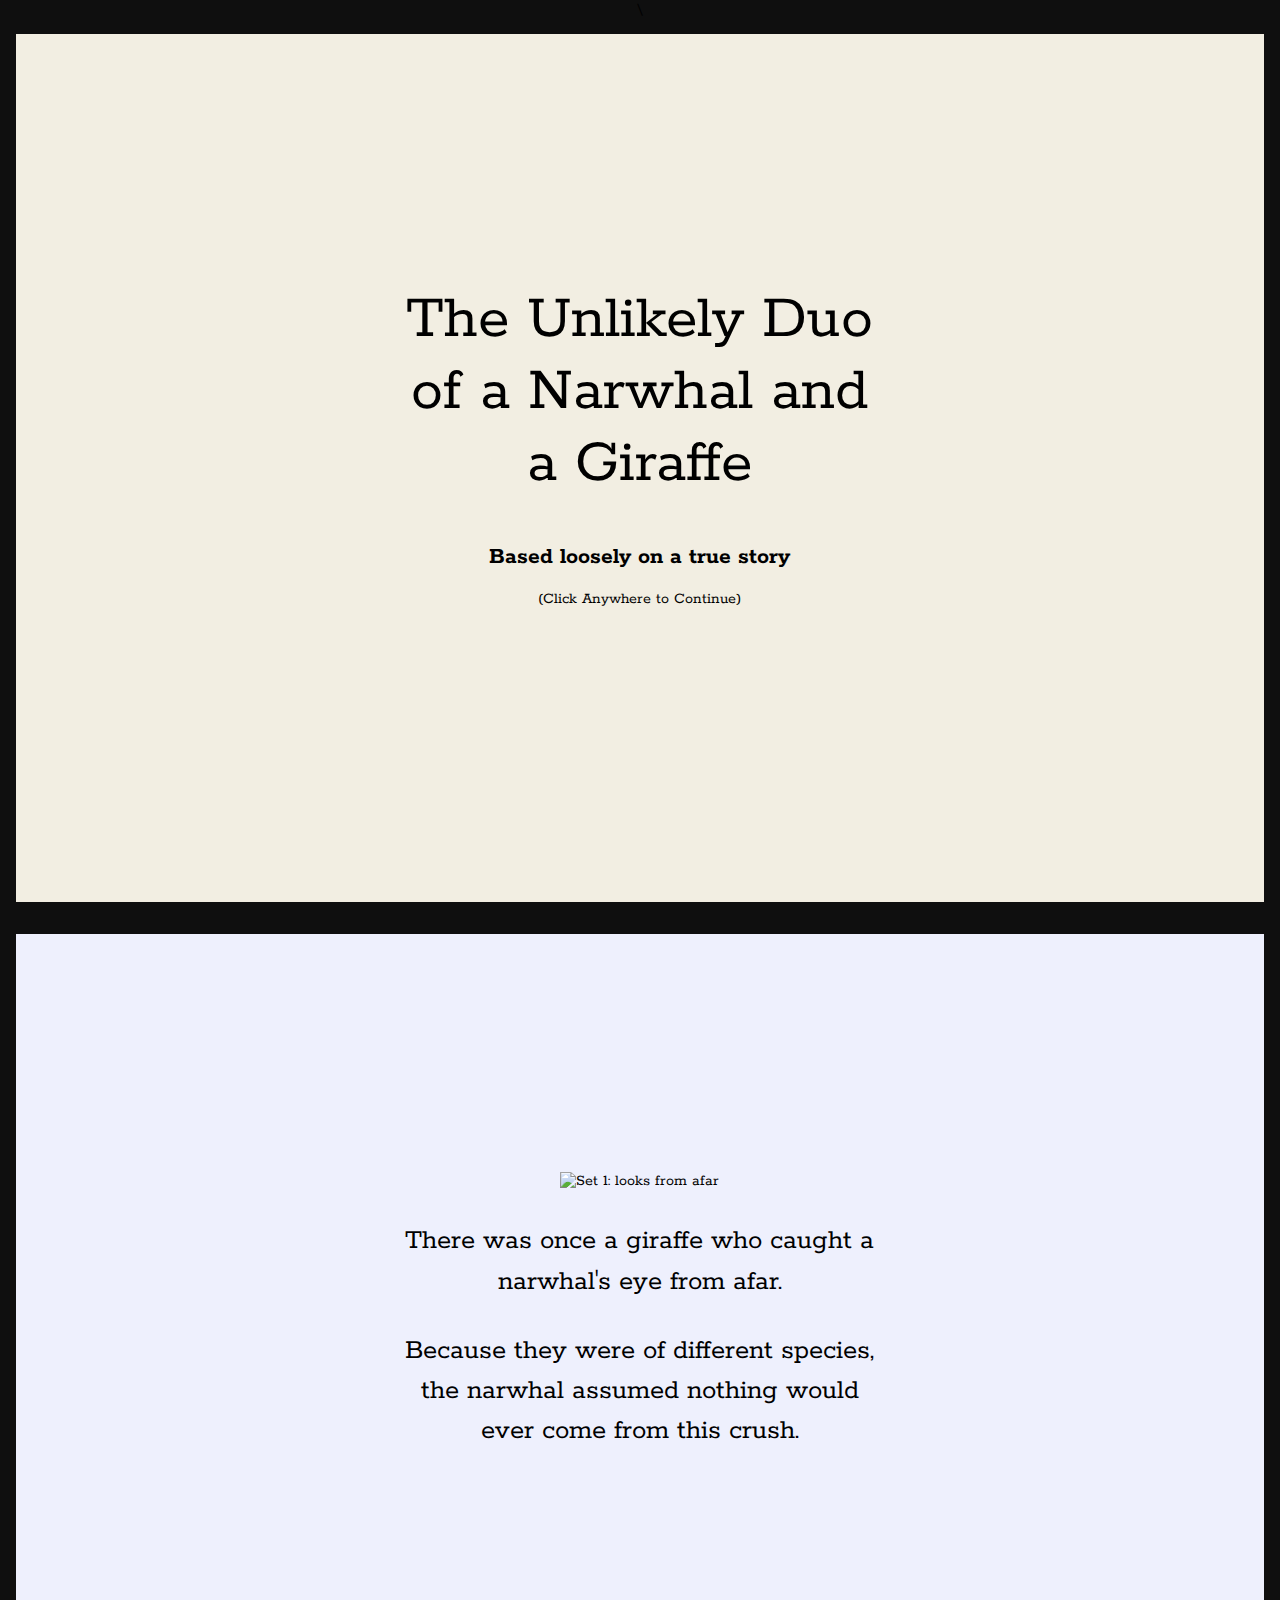
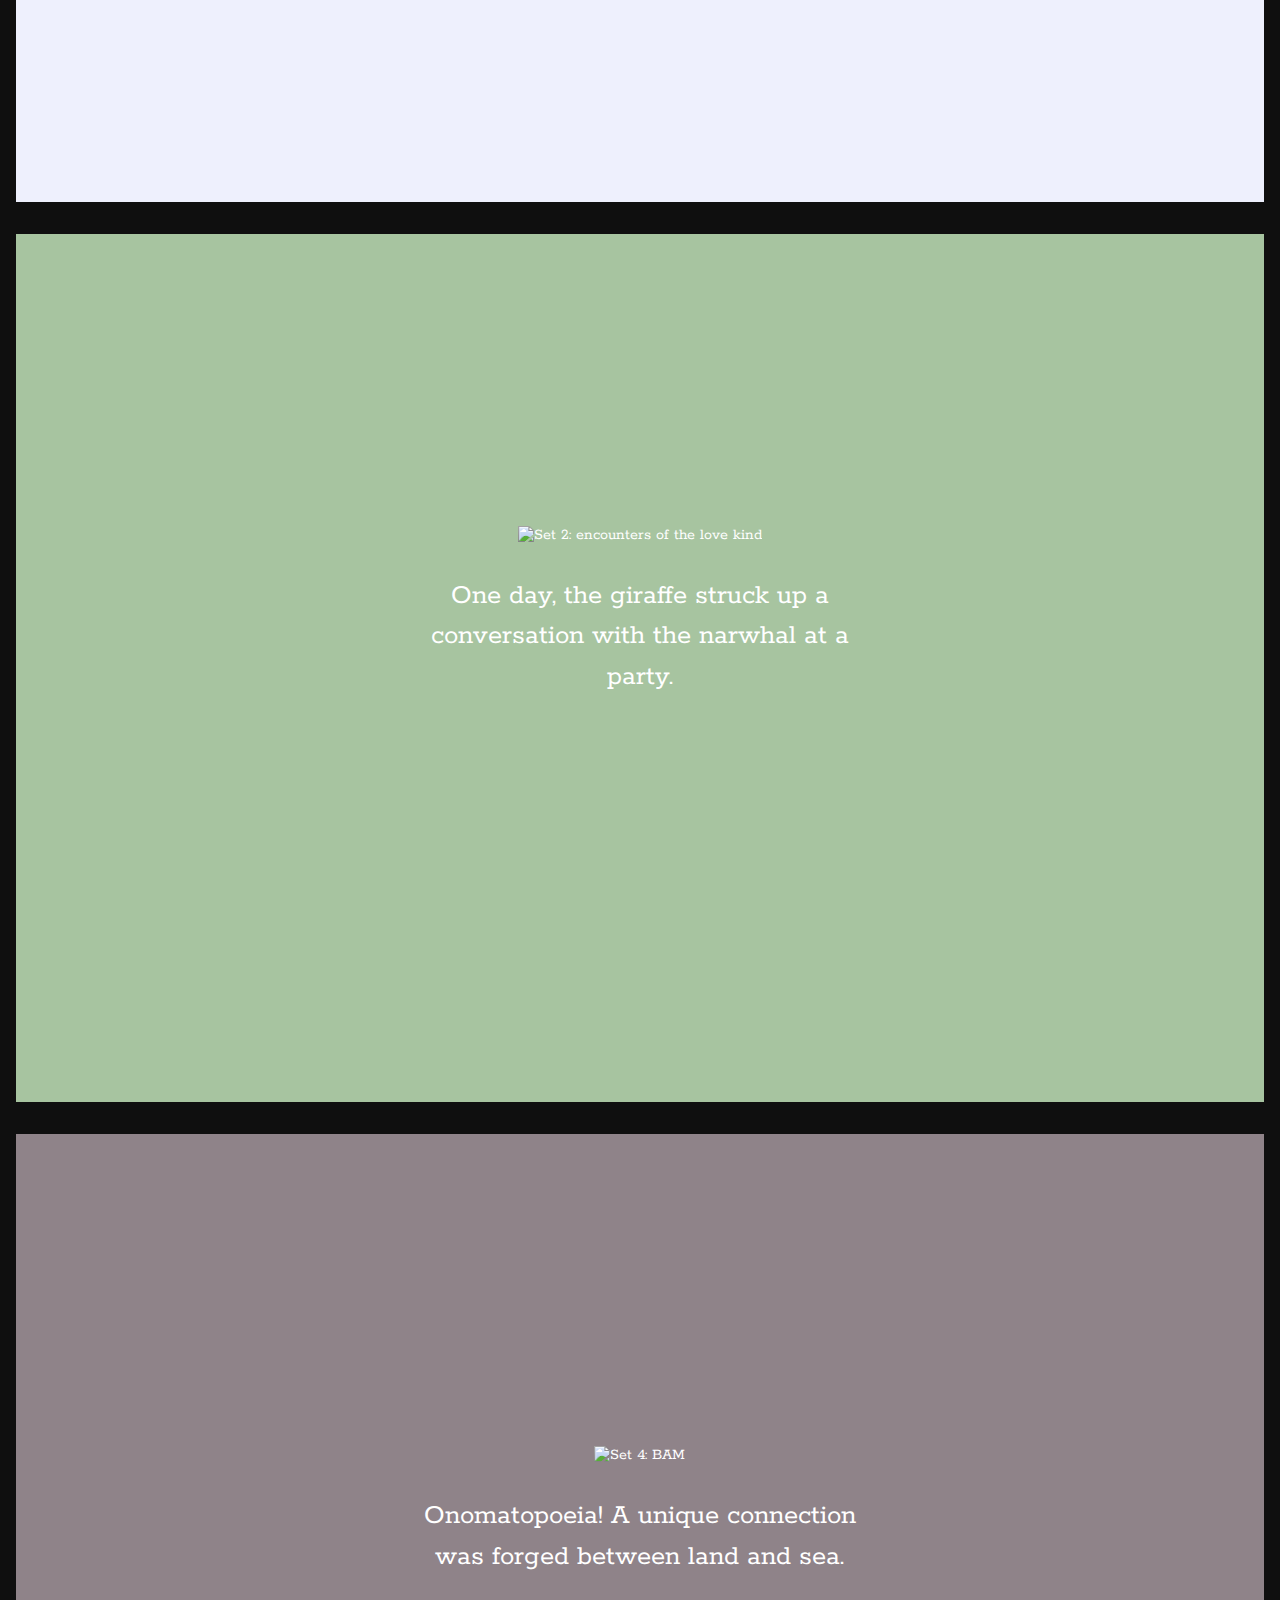
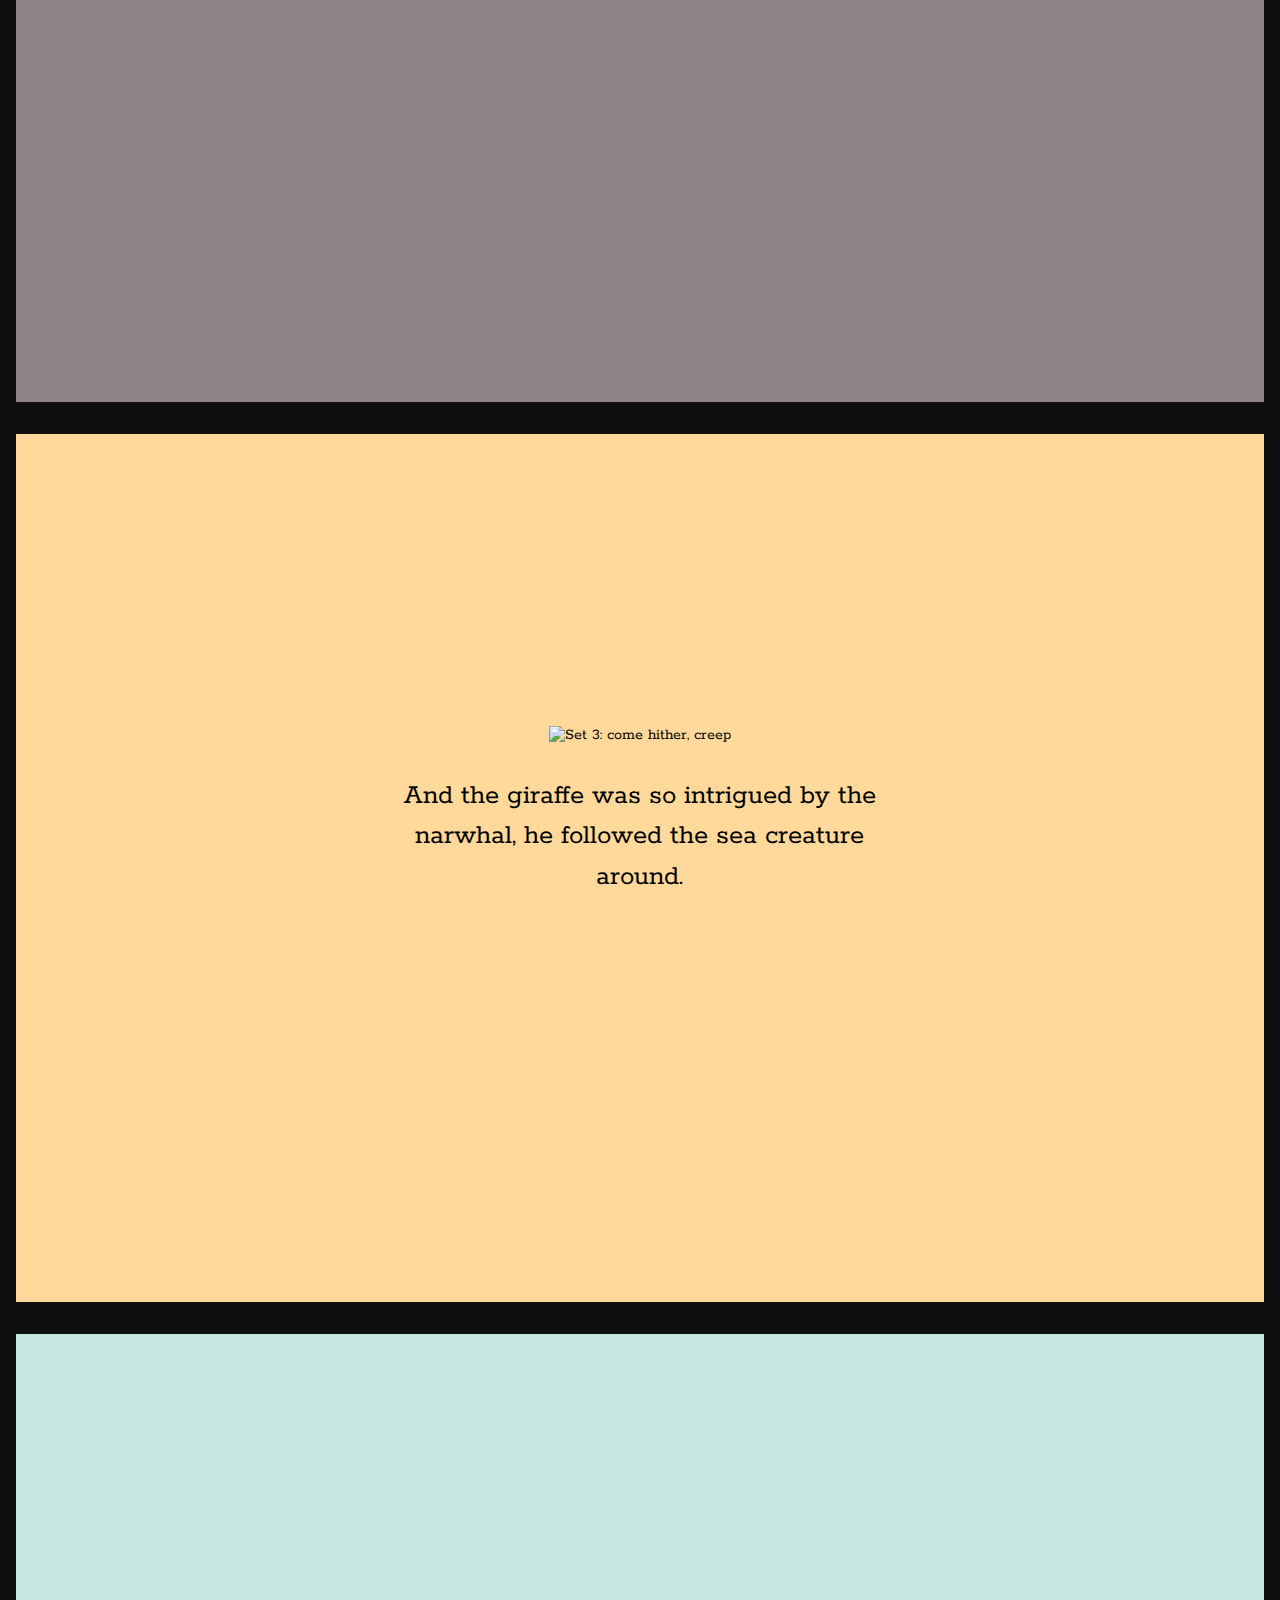
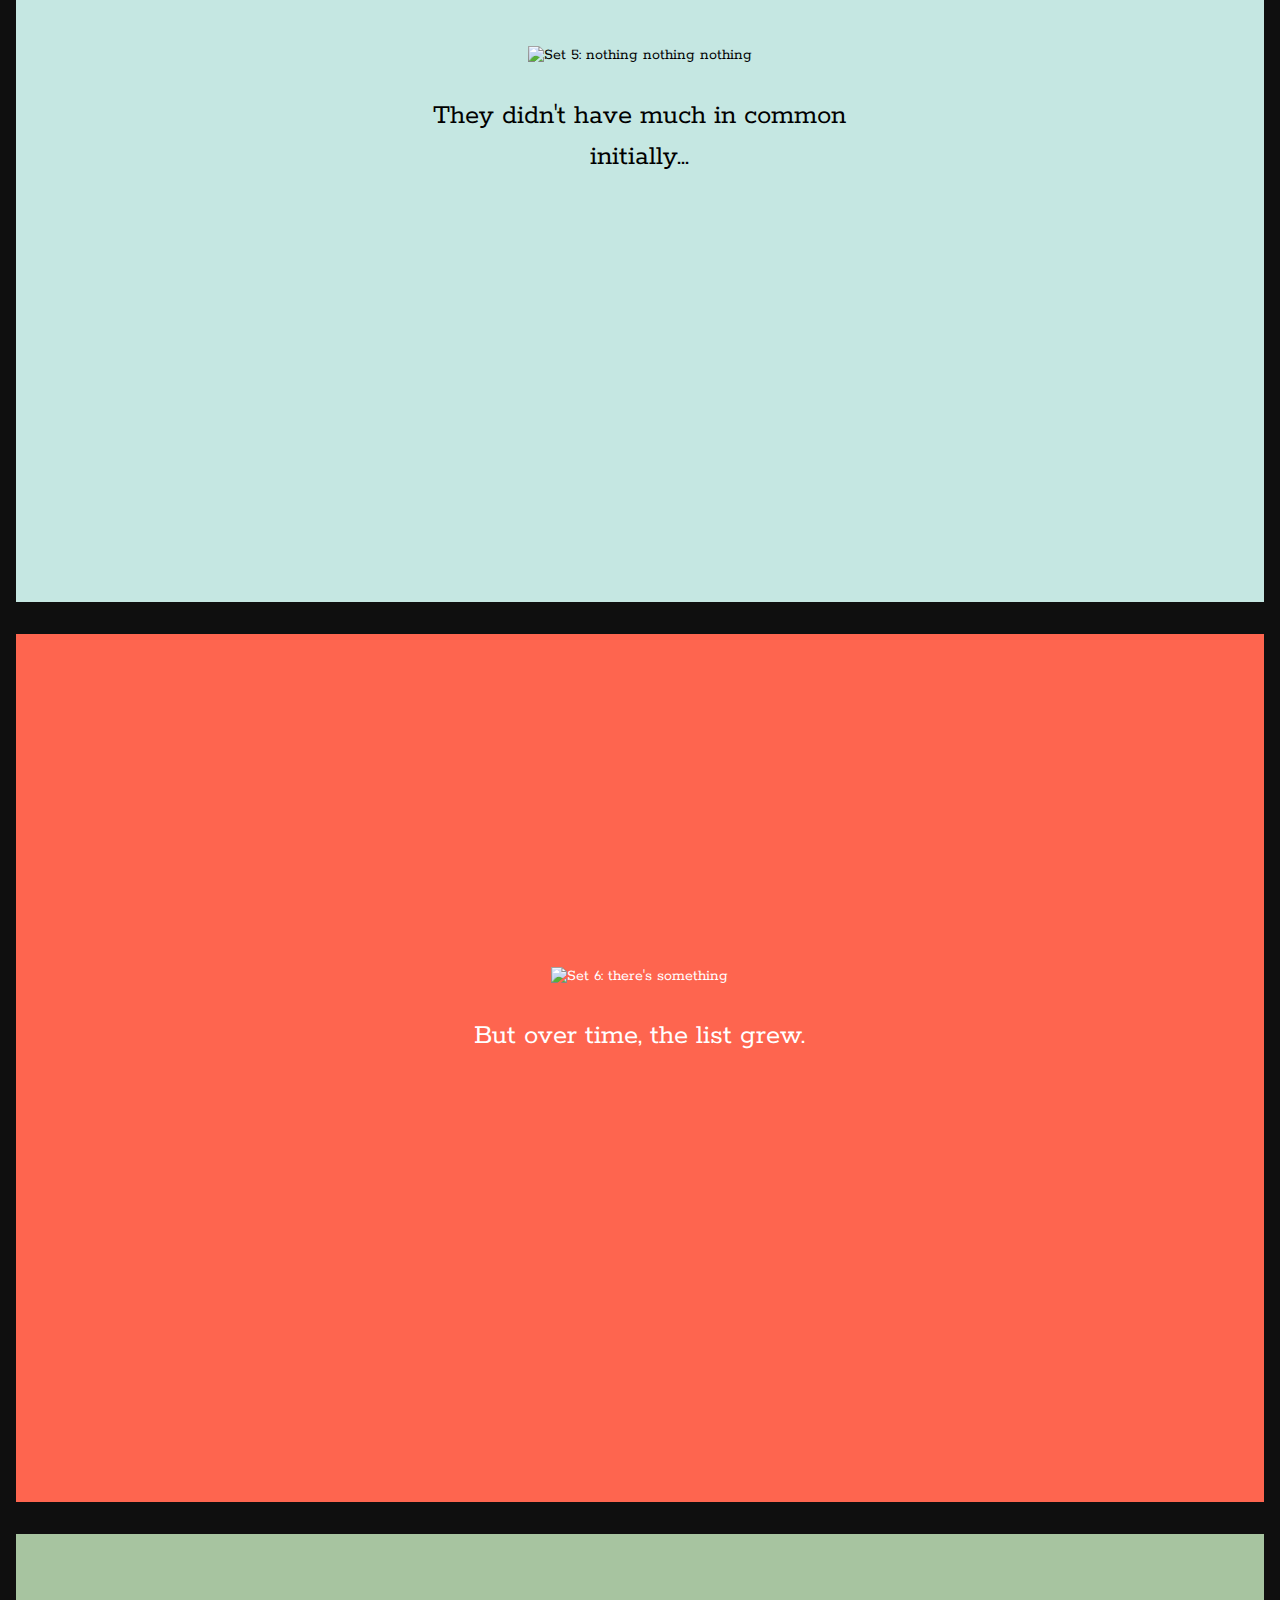
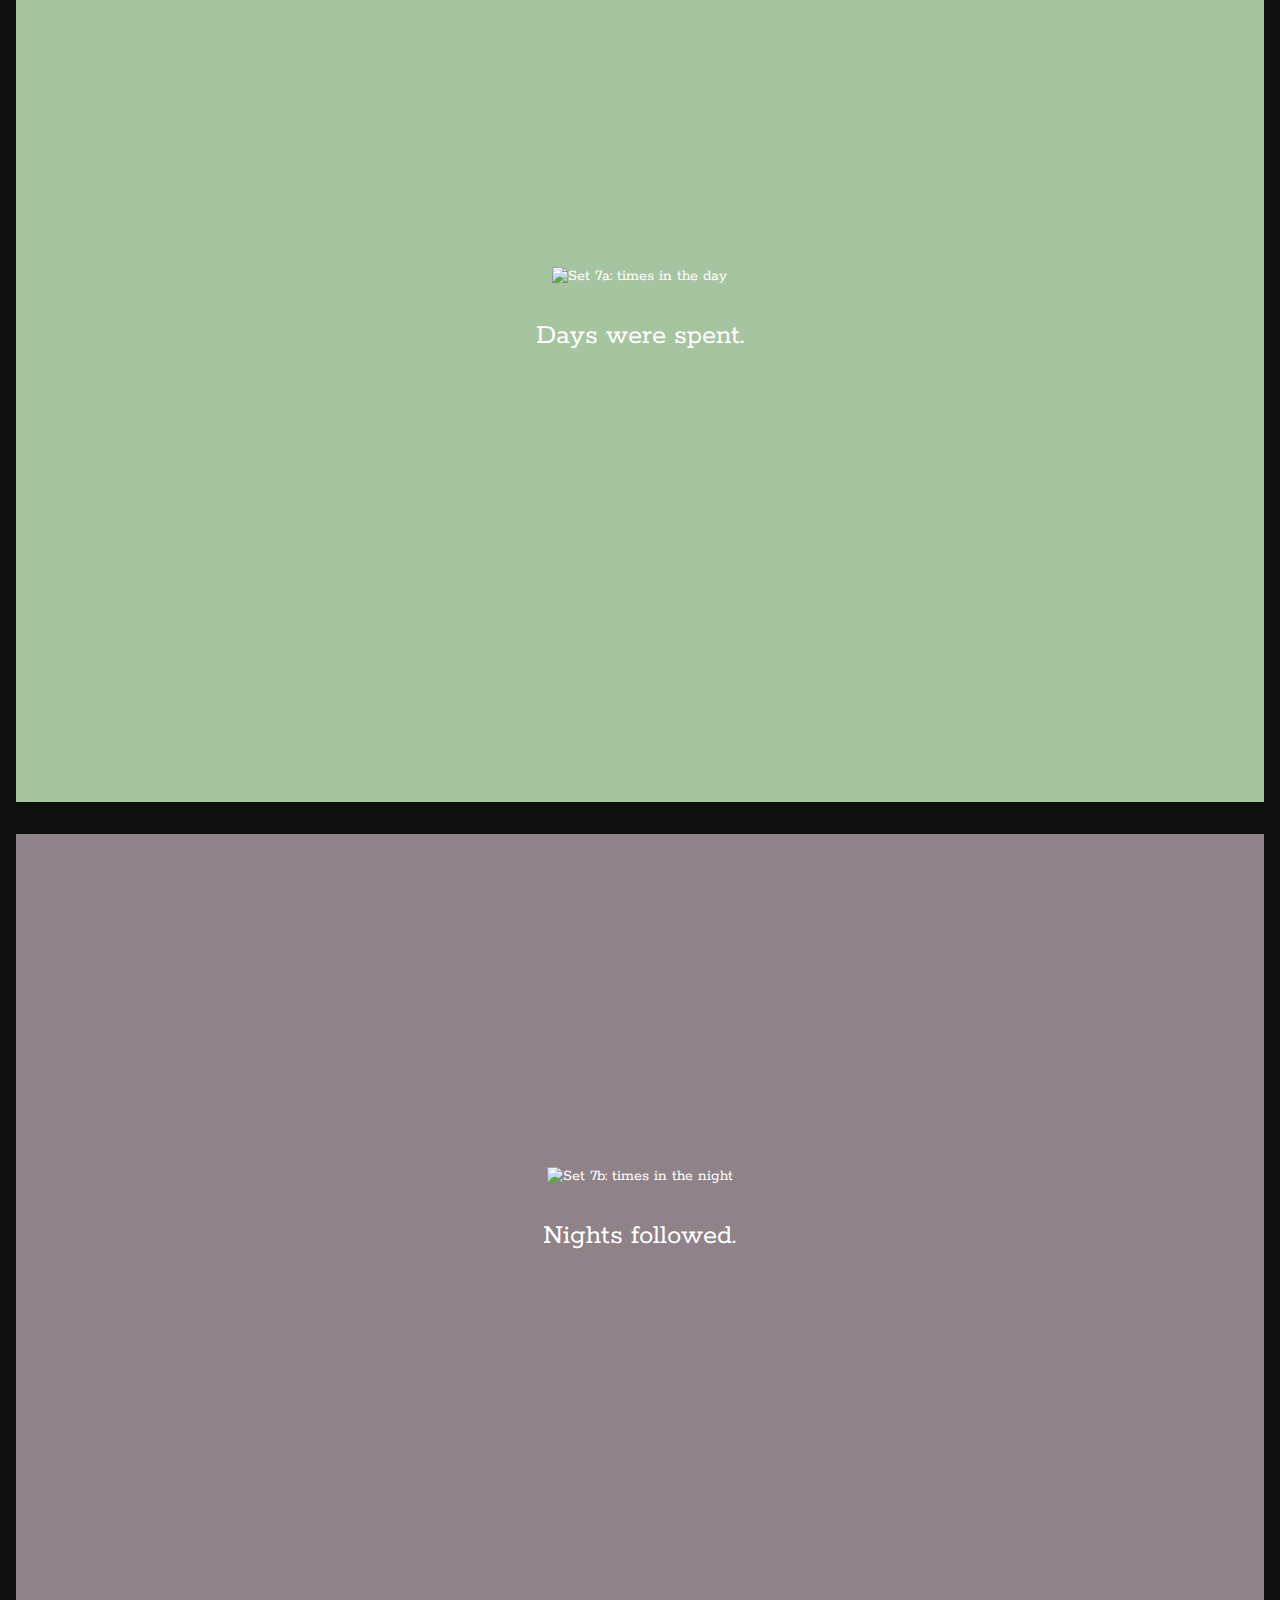
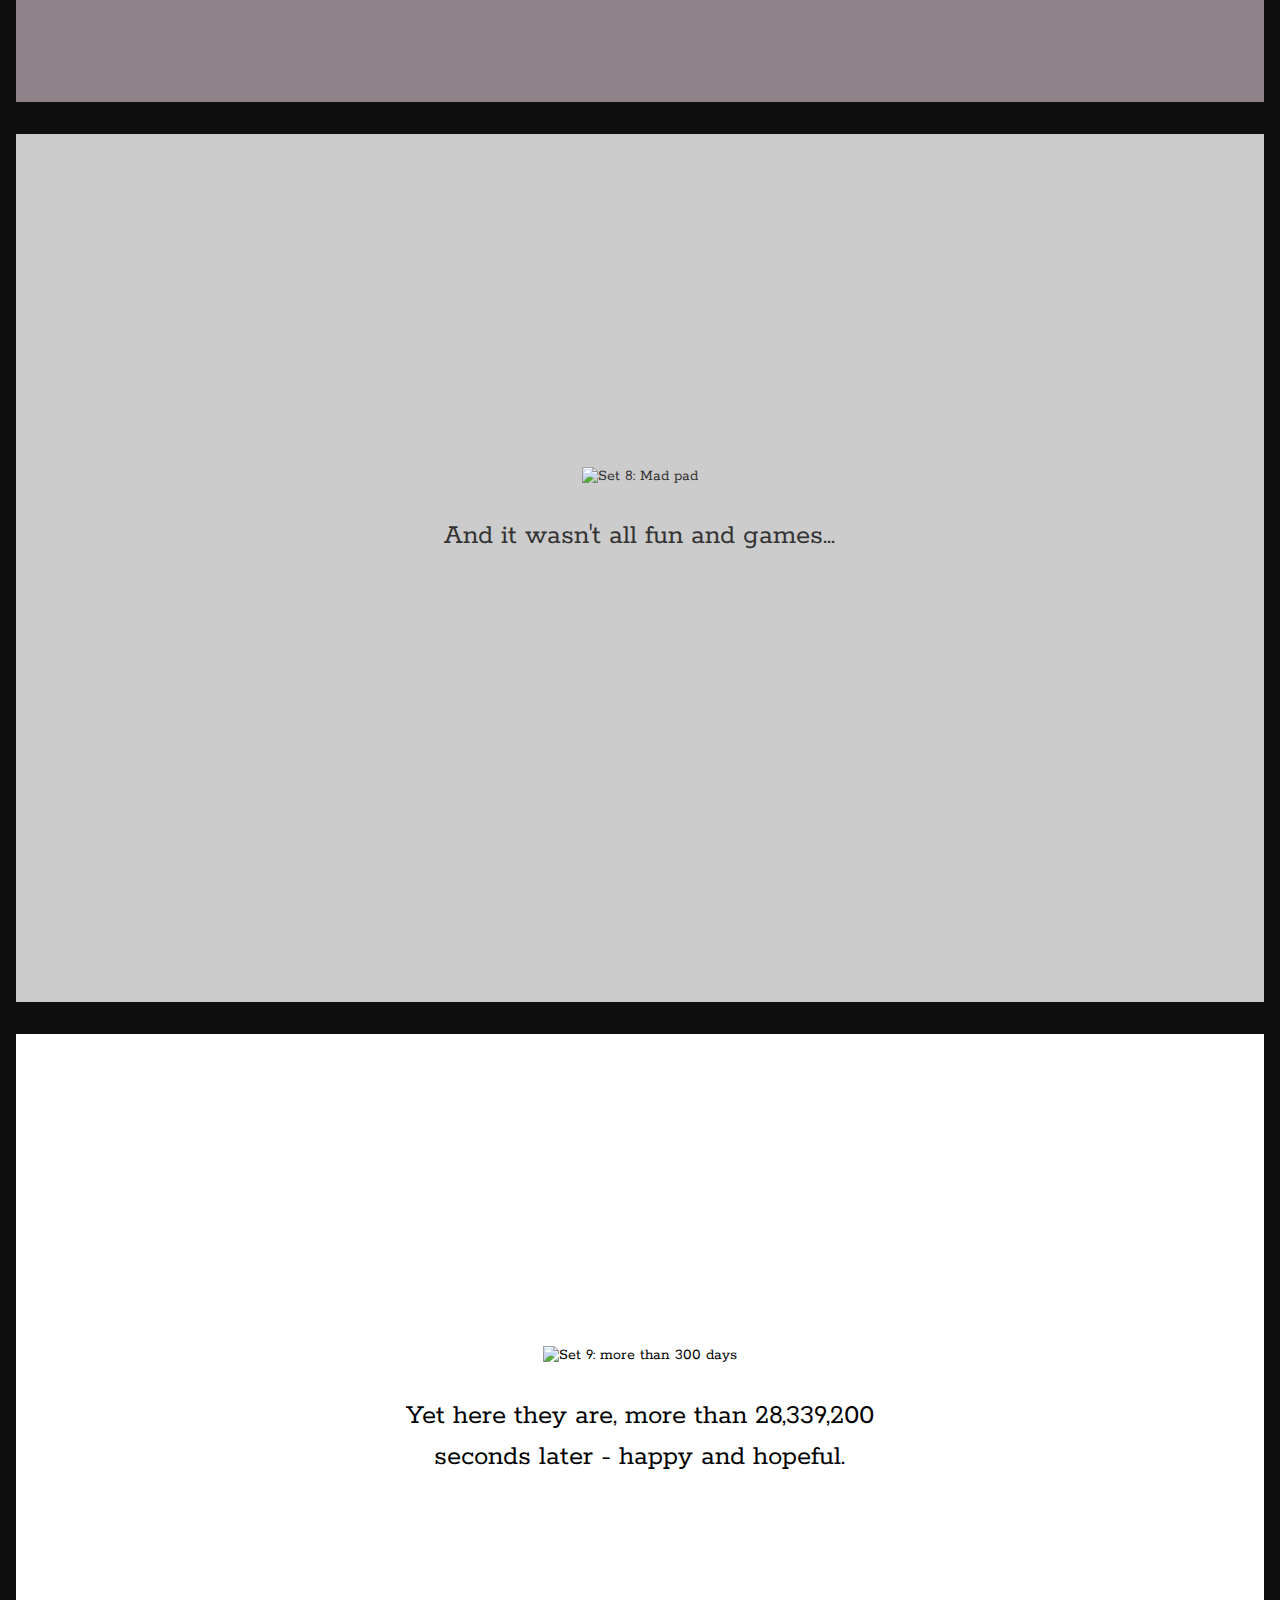
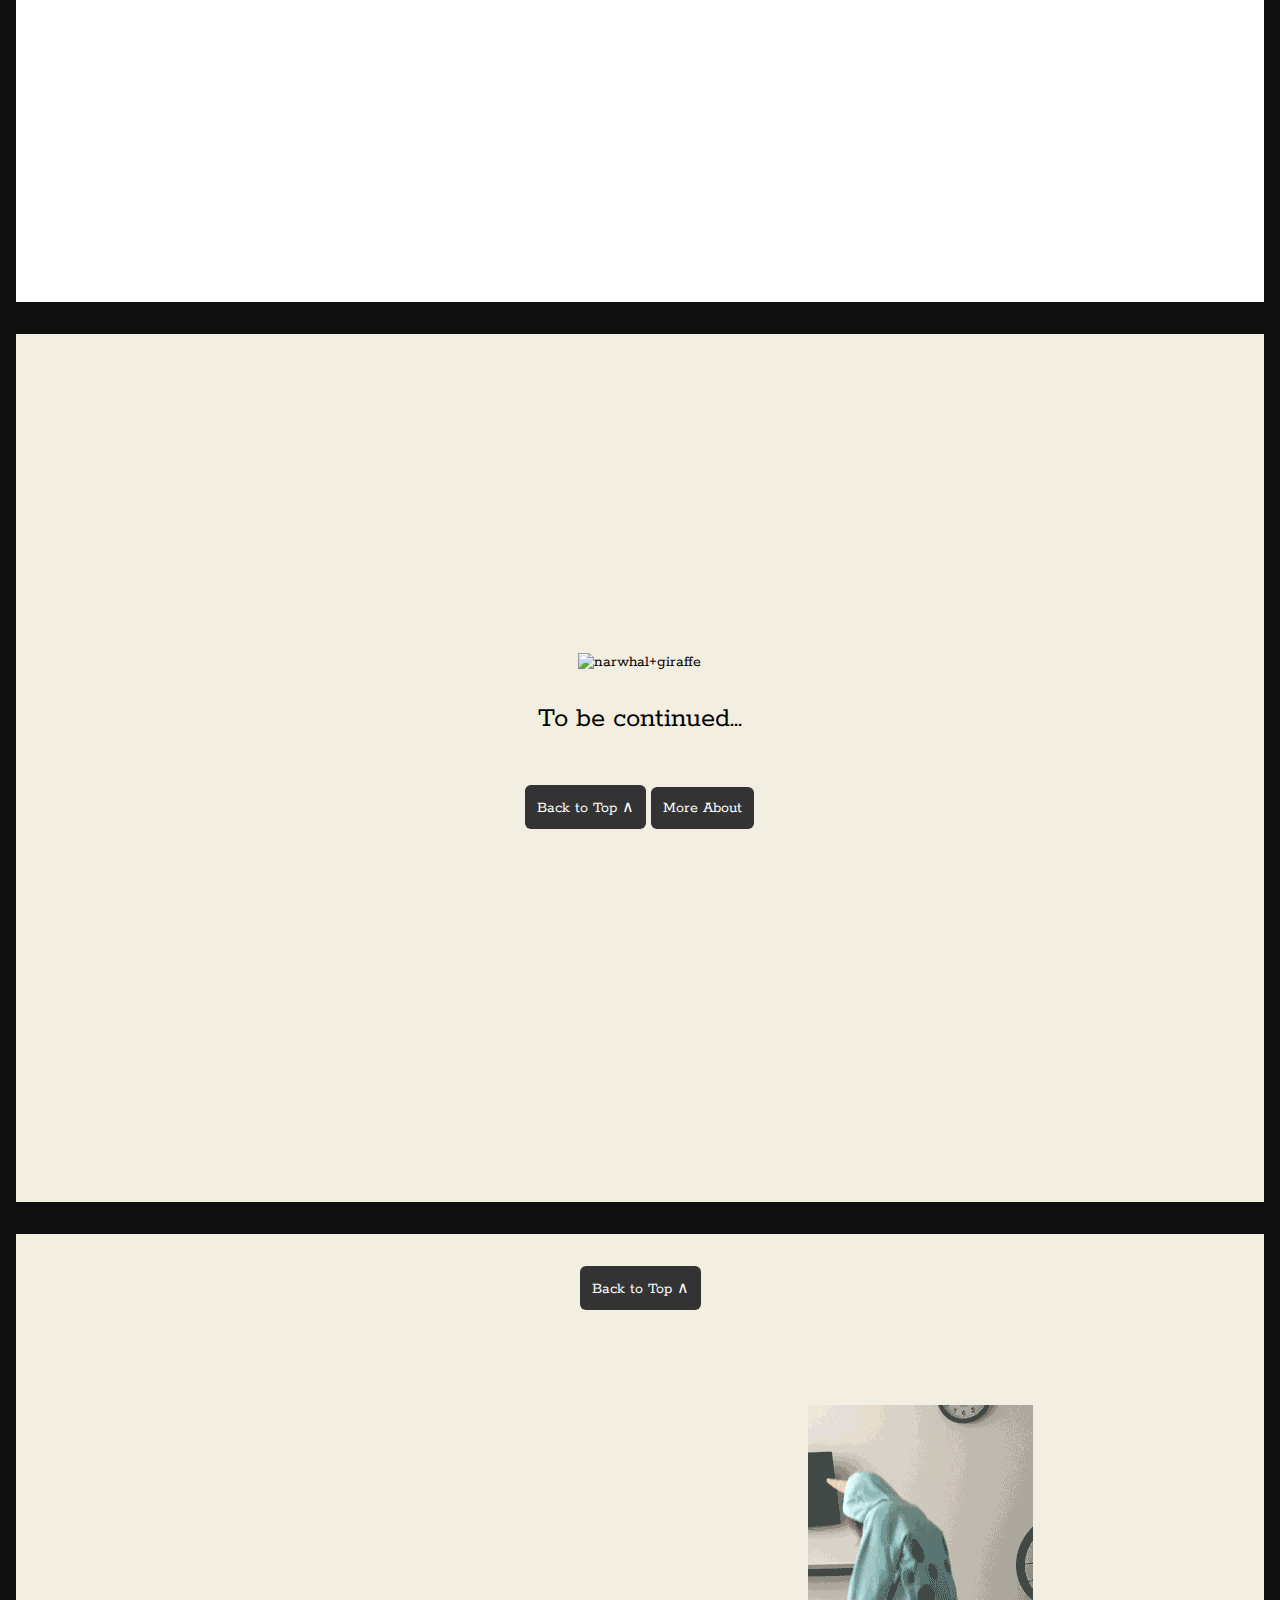
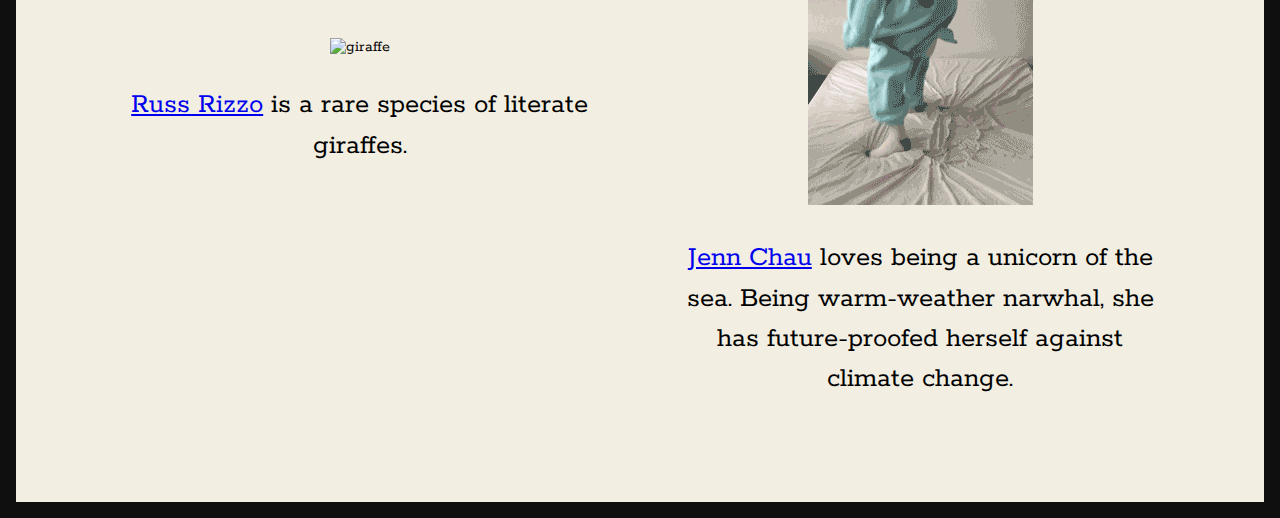
==== commit ab8540a0: "new class" ====
--- a/index.html
+++ b/index.html
@@ -114,7 +114,7 @@
             </p>
           </div></td>
           <td><div>
-            <img src="img/narwhall.gif" alt="narwhal" class="setting">
+            <img src="img/narwhall.gif" alt="narwhal" class="giphy">
             <p>
               <a href="http://jennchau.com" target="_blank">Jenn Chau</a> loves being a unicorn of the sea. Being warm-weather narwhal, she has future-proofed herself against climate change.
             </p>
--- a/css/style.css
+++ b/css/style.css
@@ -1,5 +1,9 @@
 .setting {
   max-width: 90%;
+}
+
+.giphy {
+  max-width: 70%;
 }
 
 font-family: 'Rokkitt', serif;
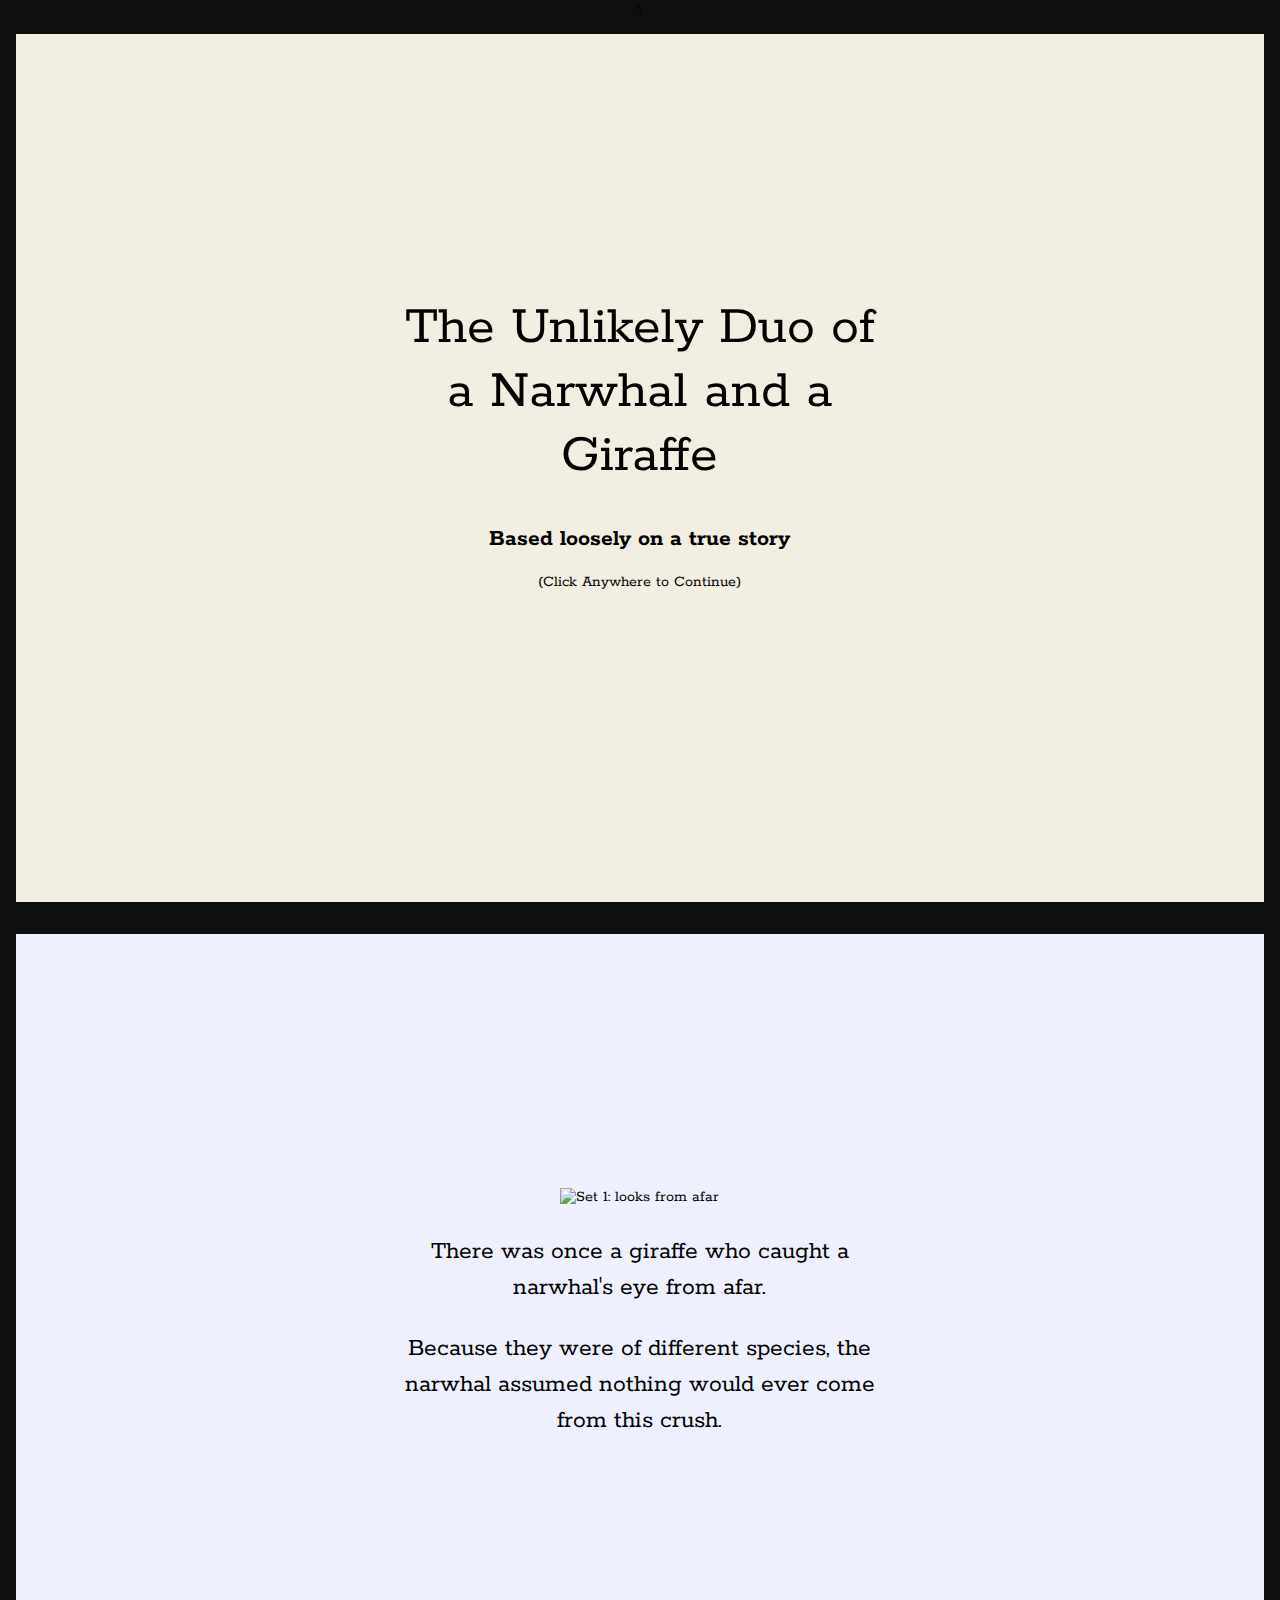
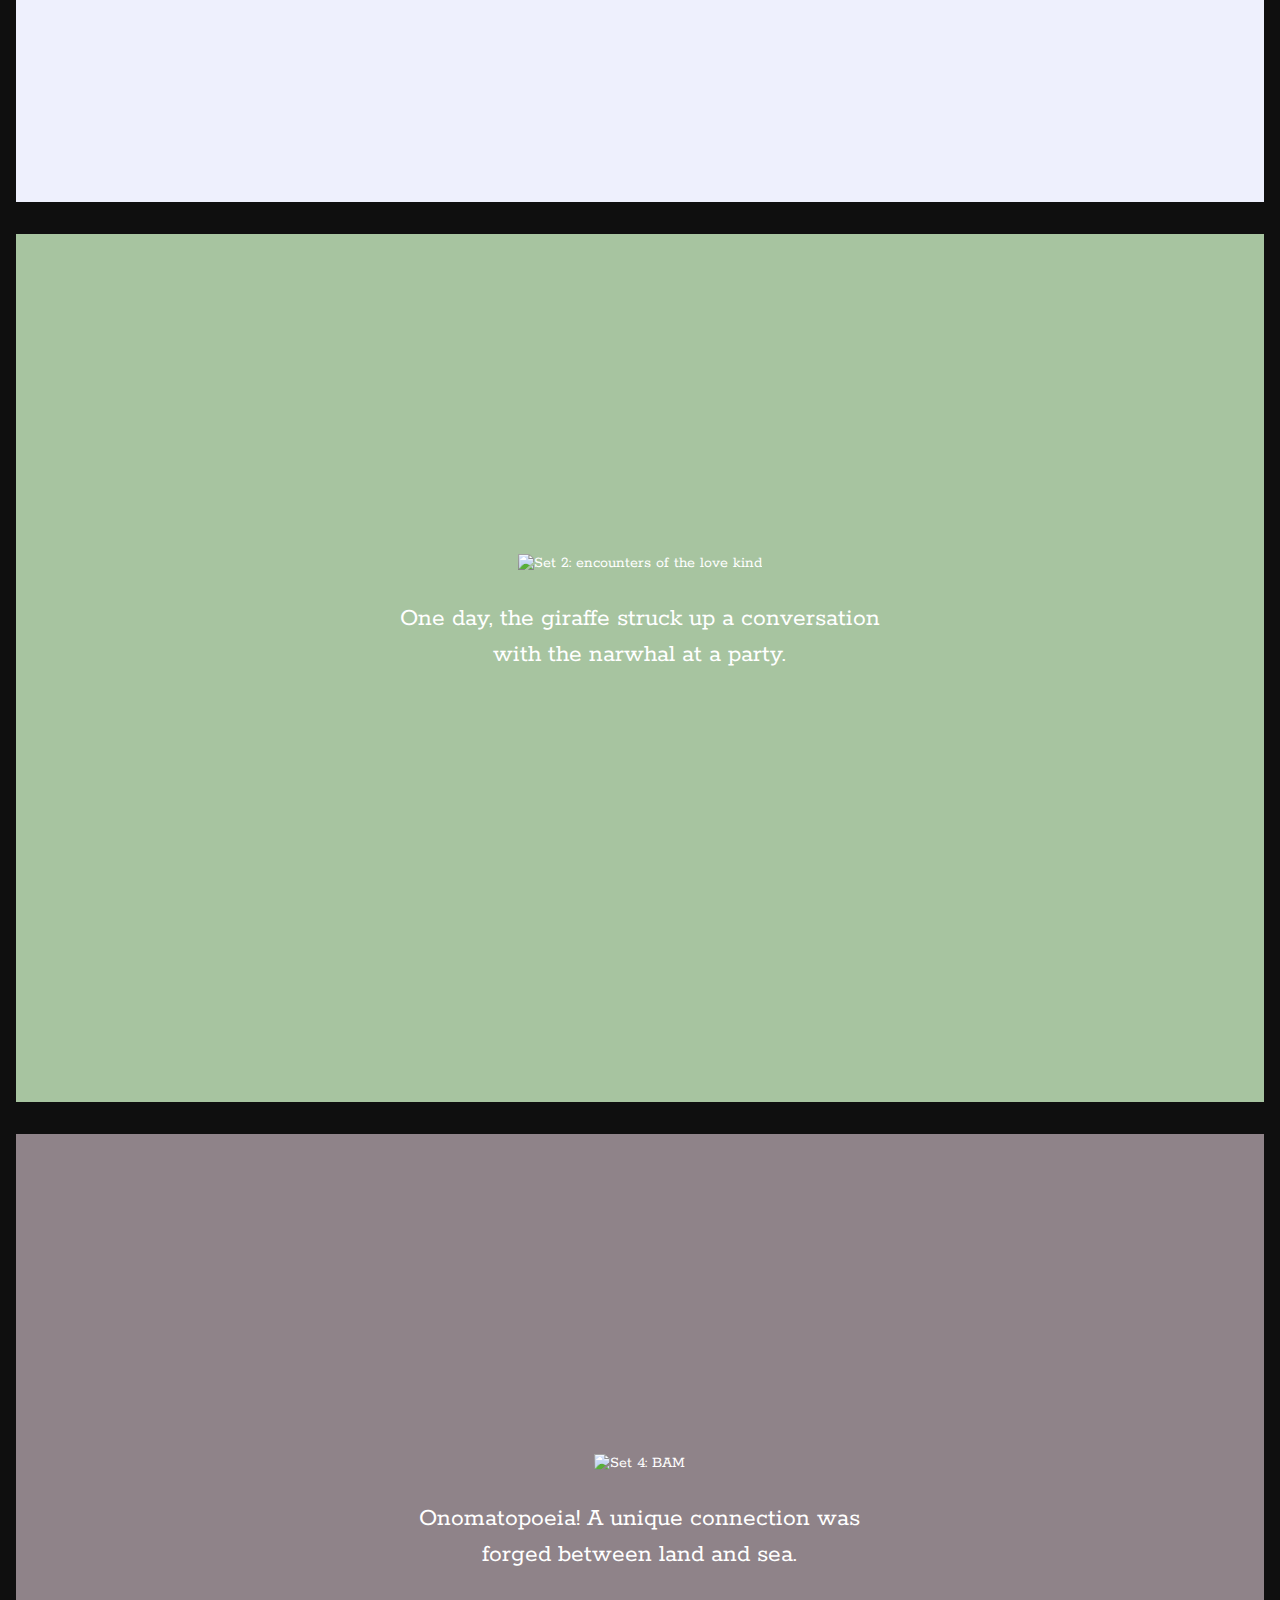
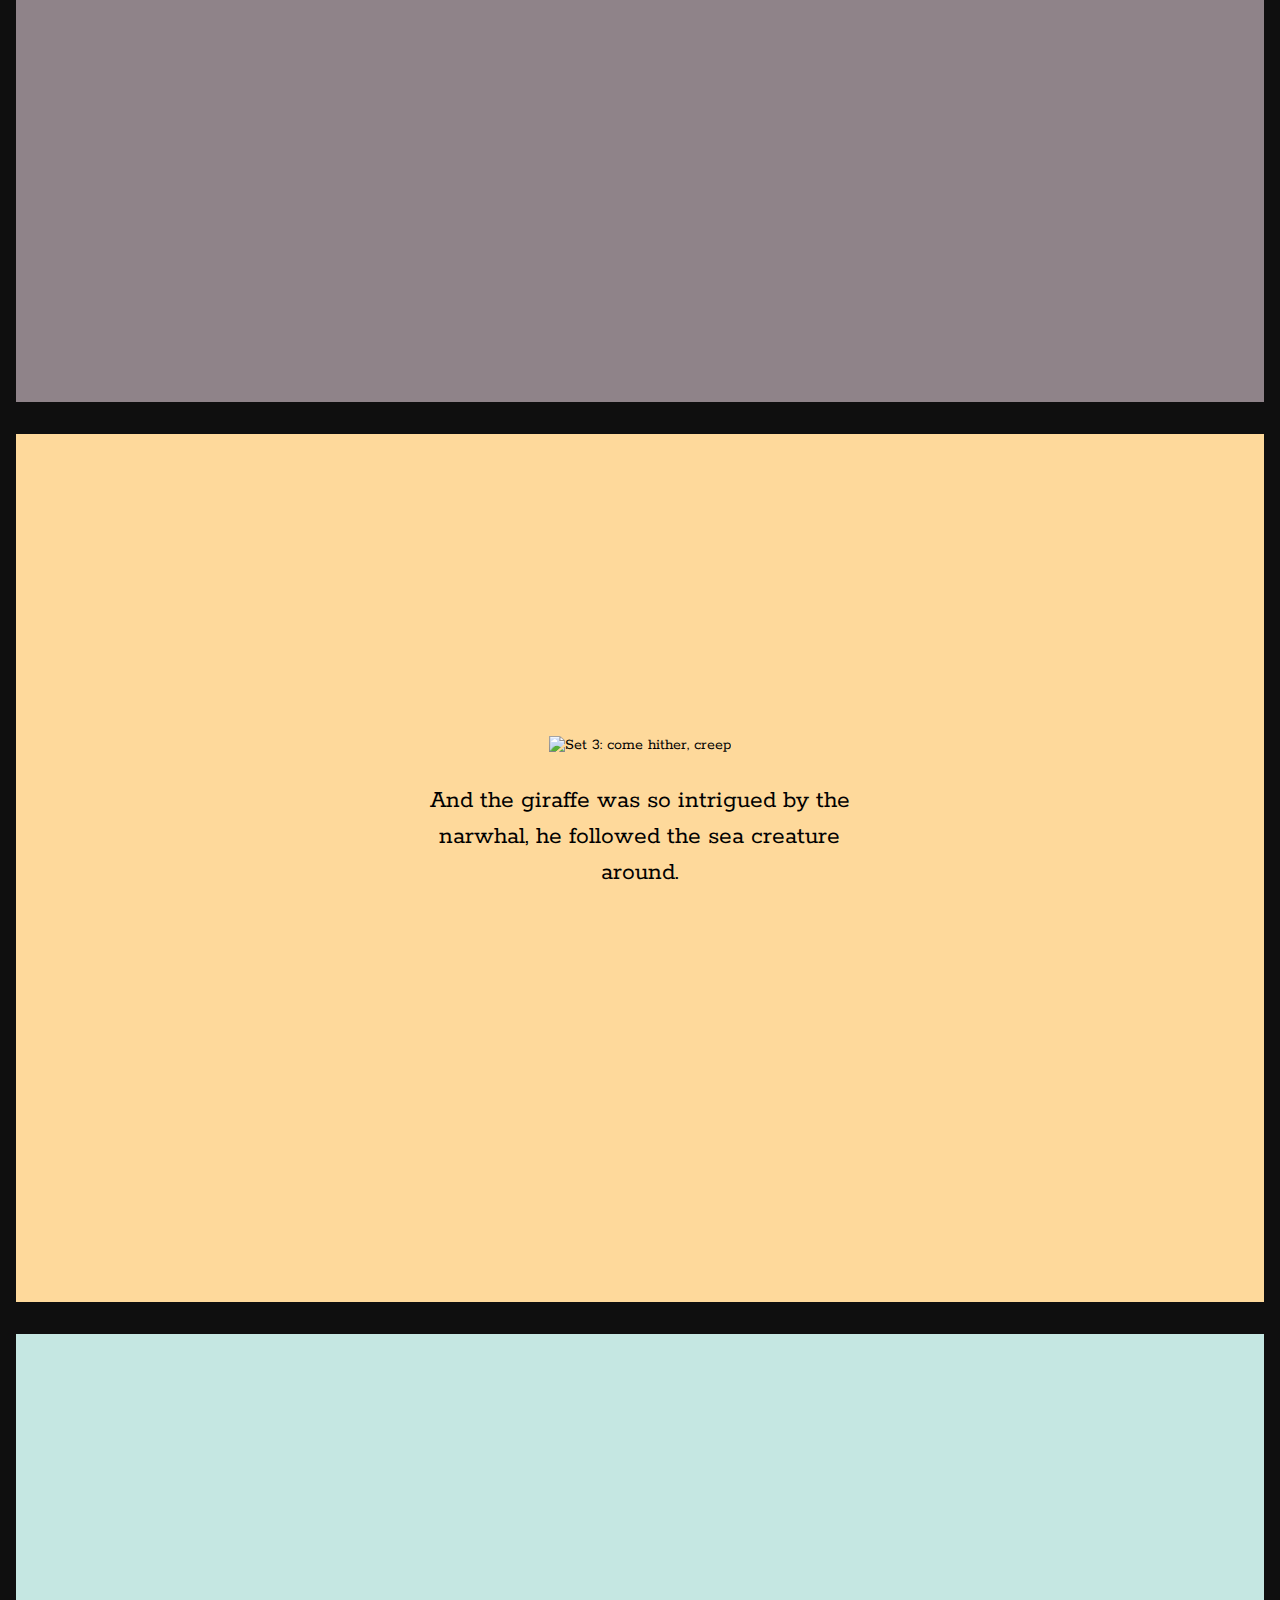
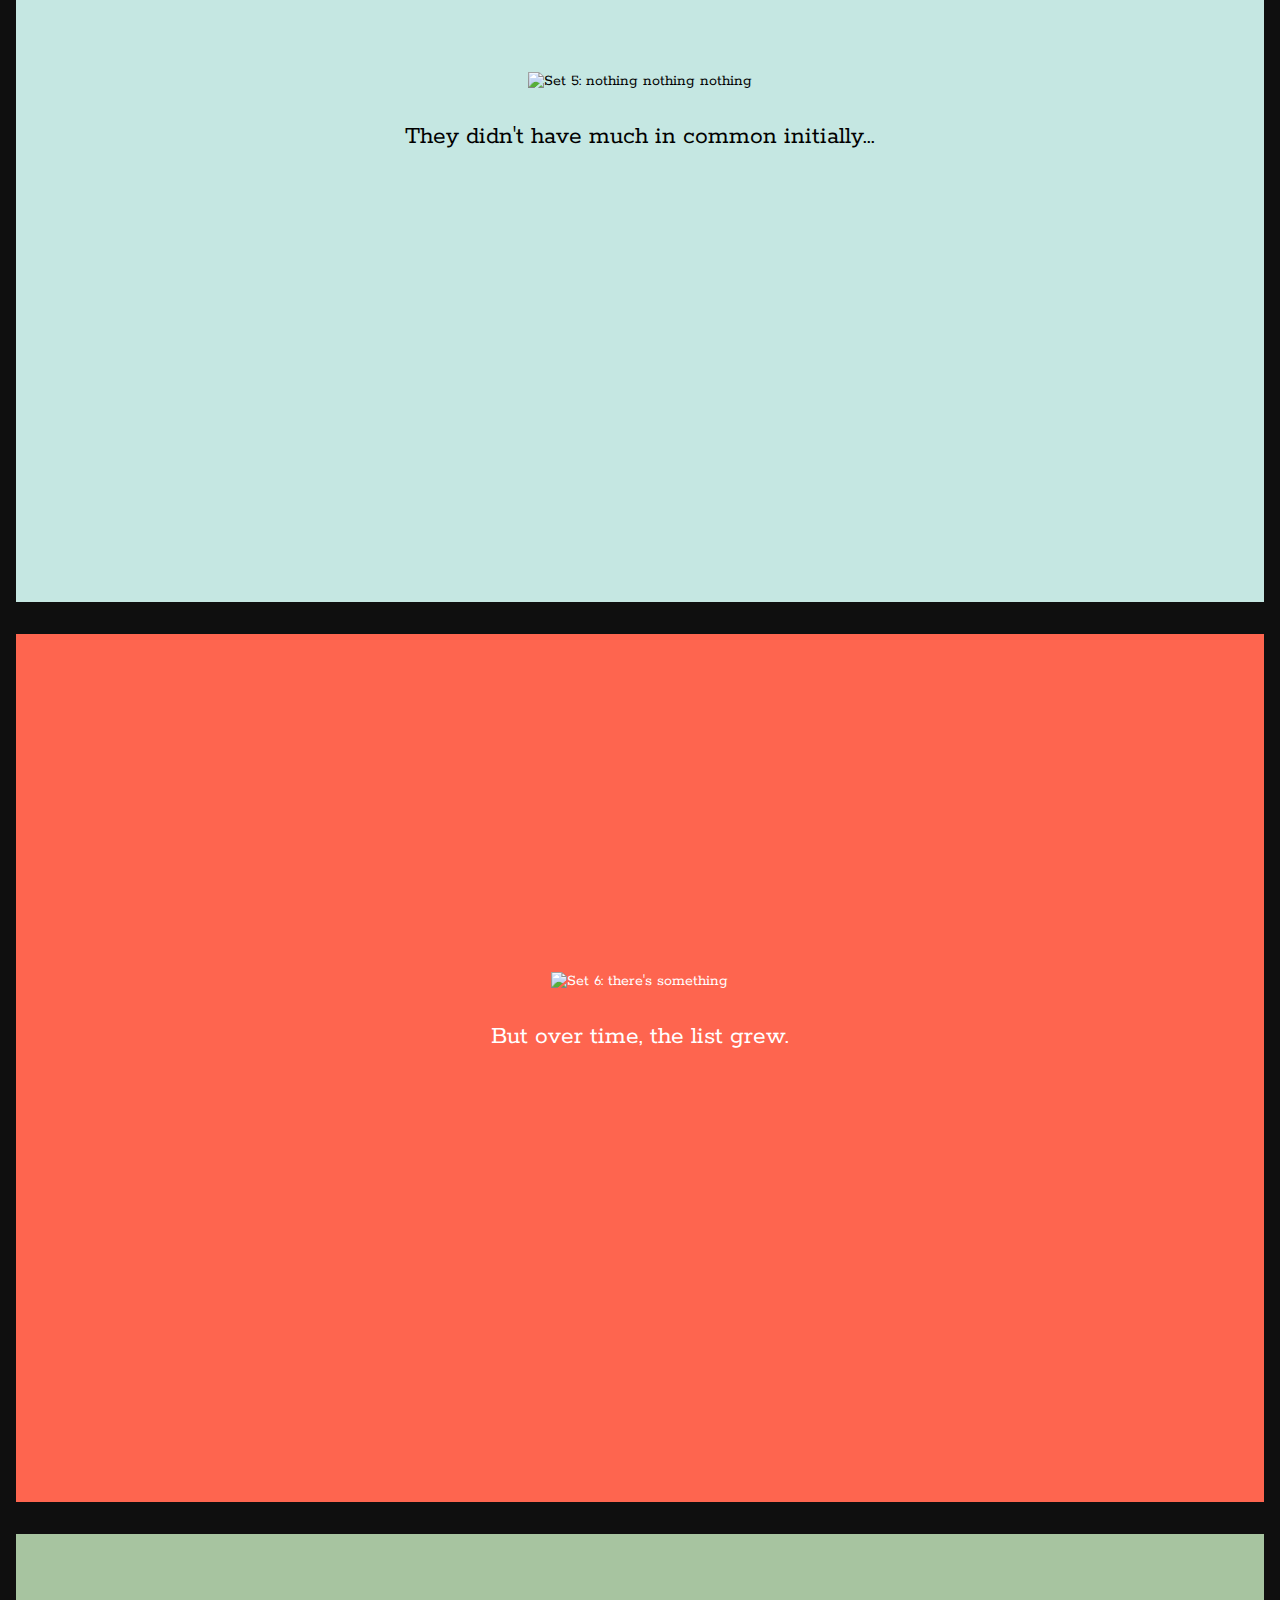
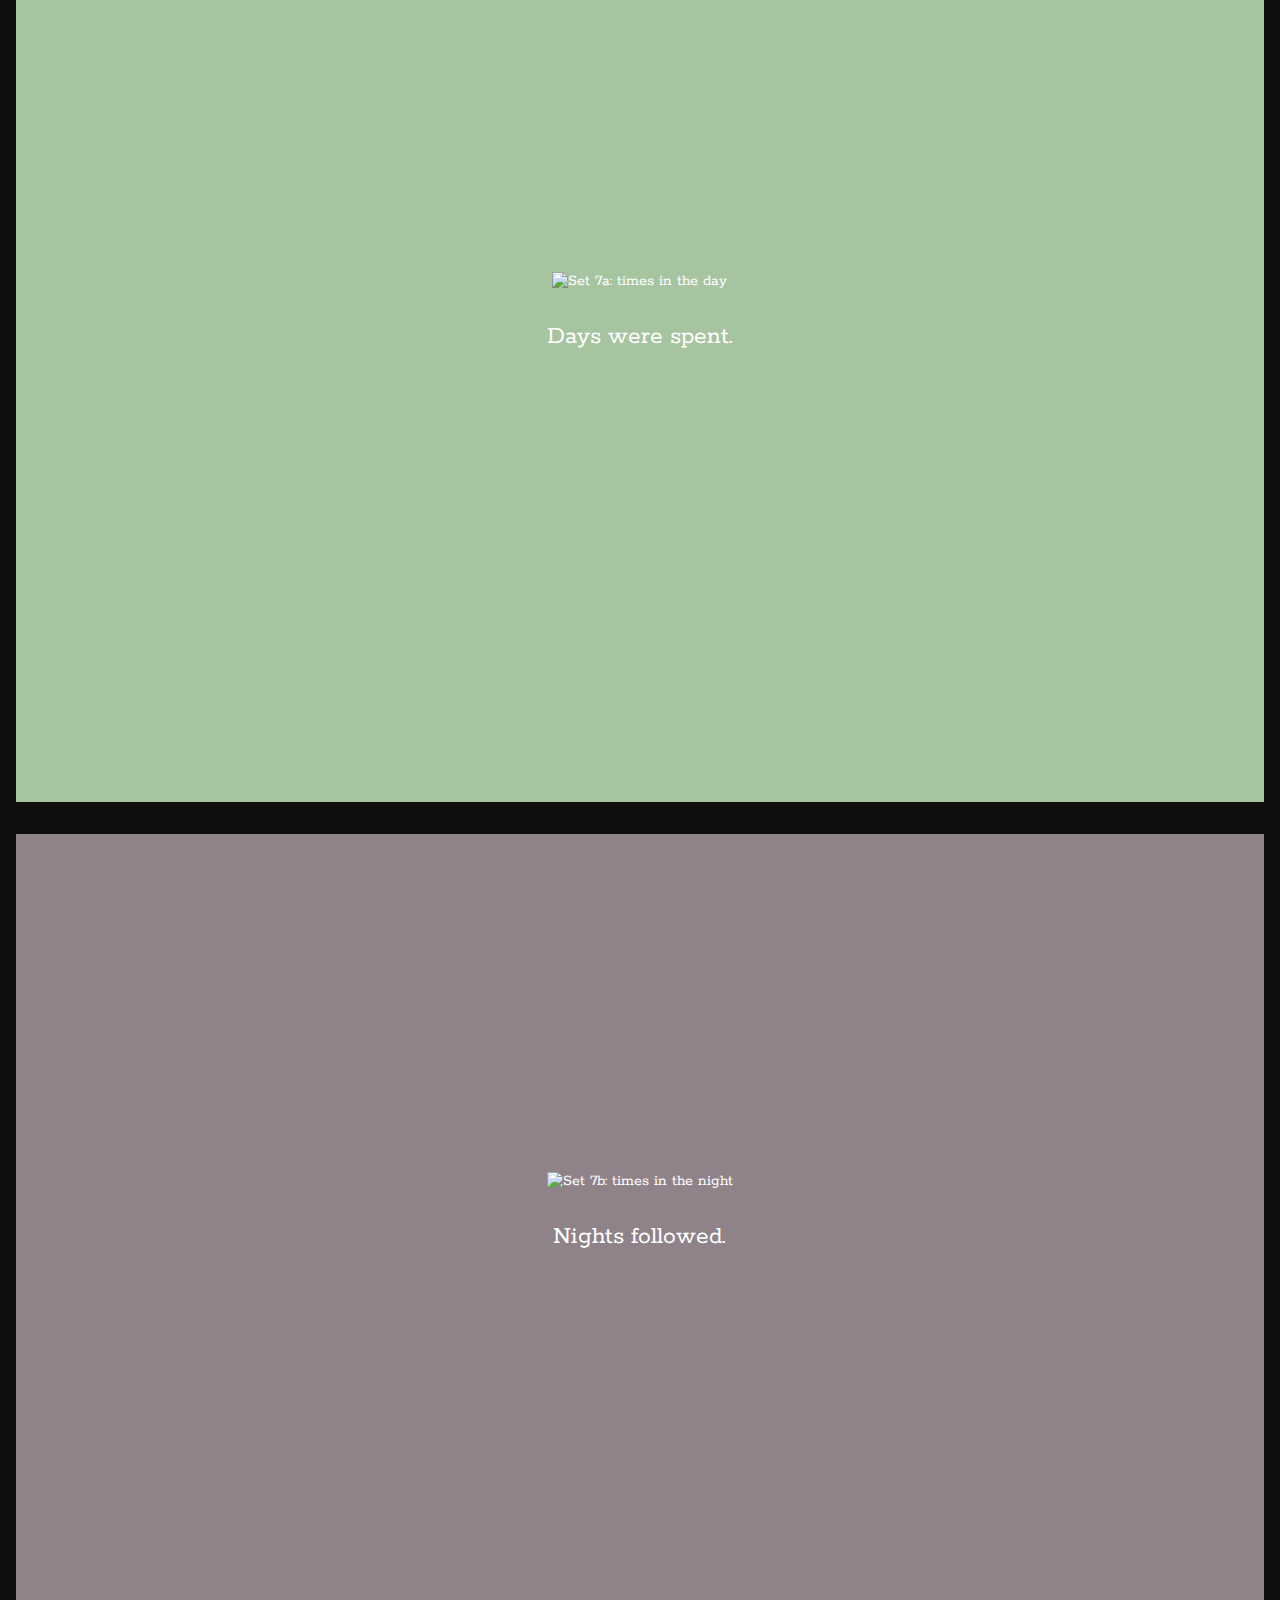
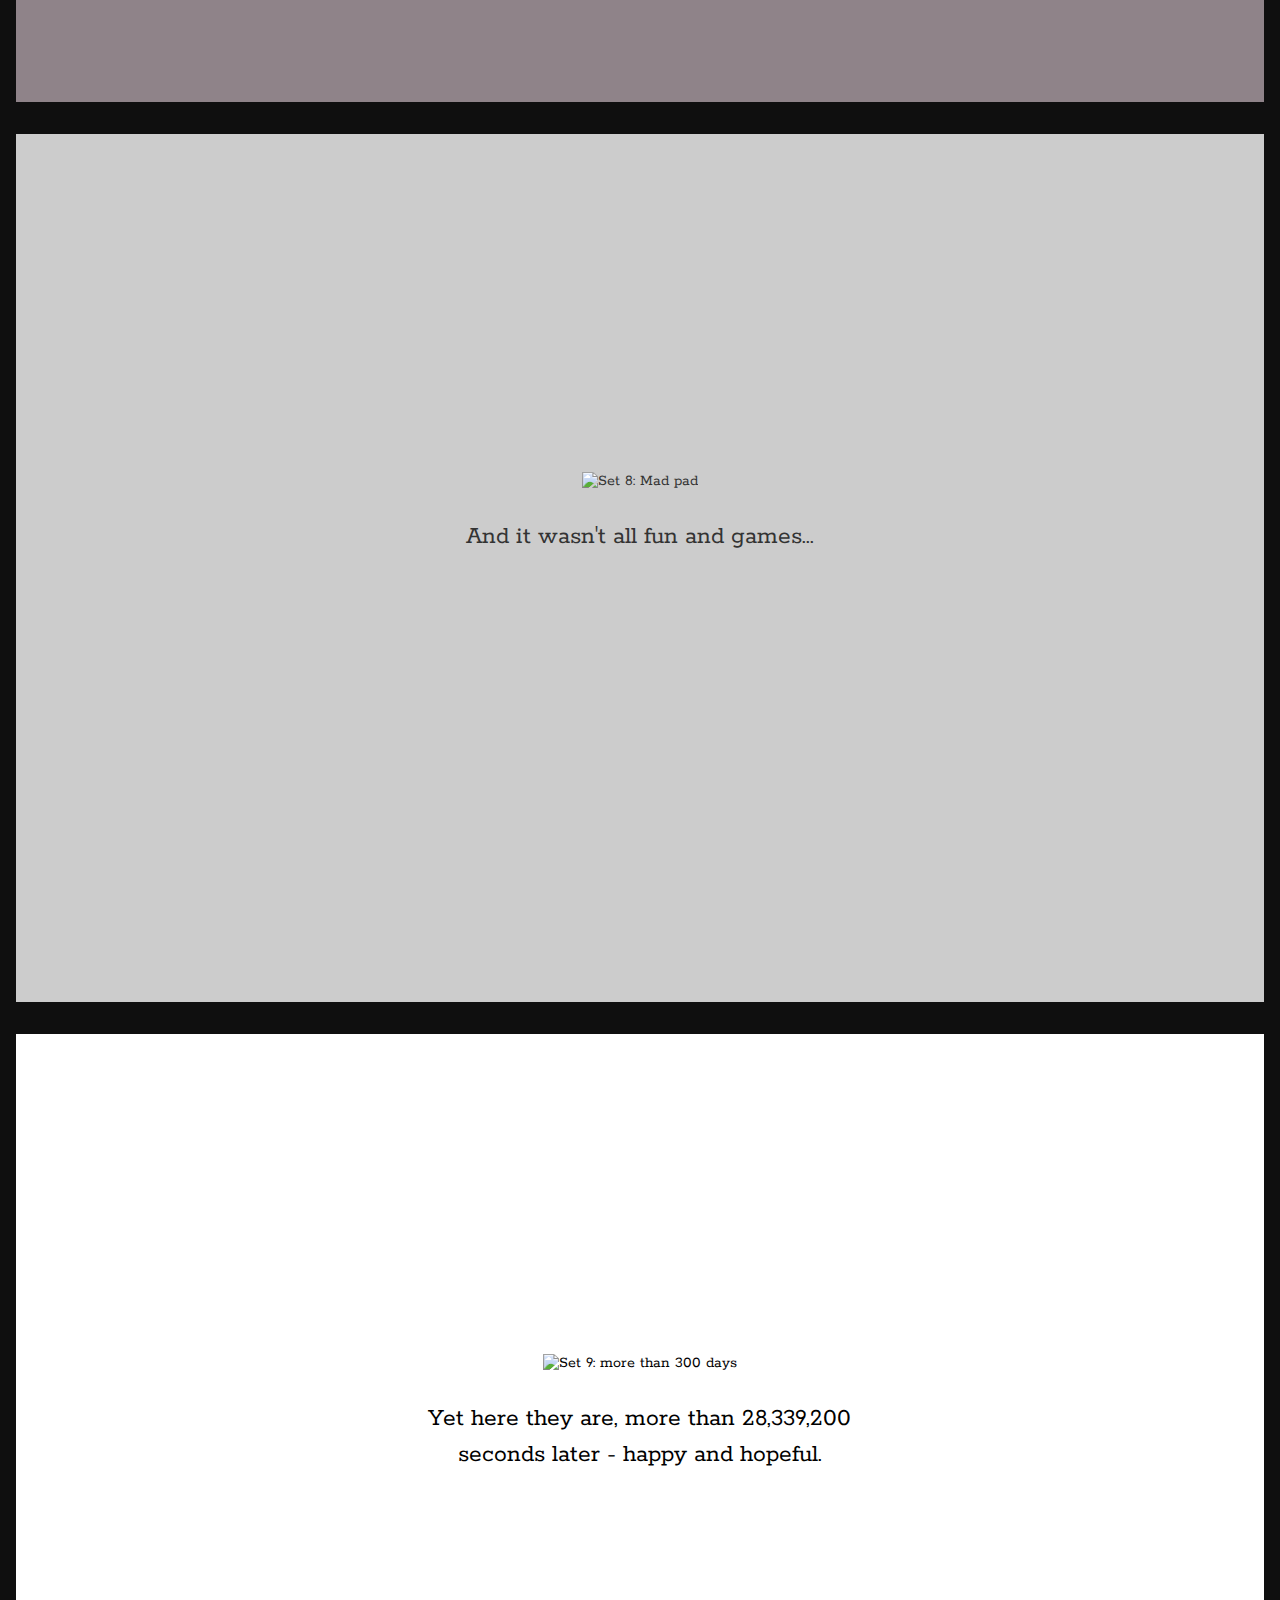
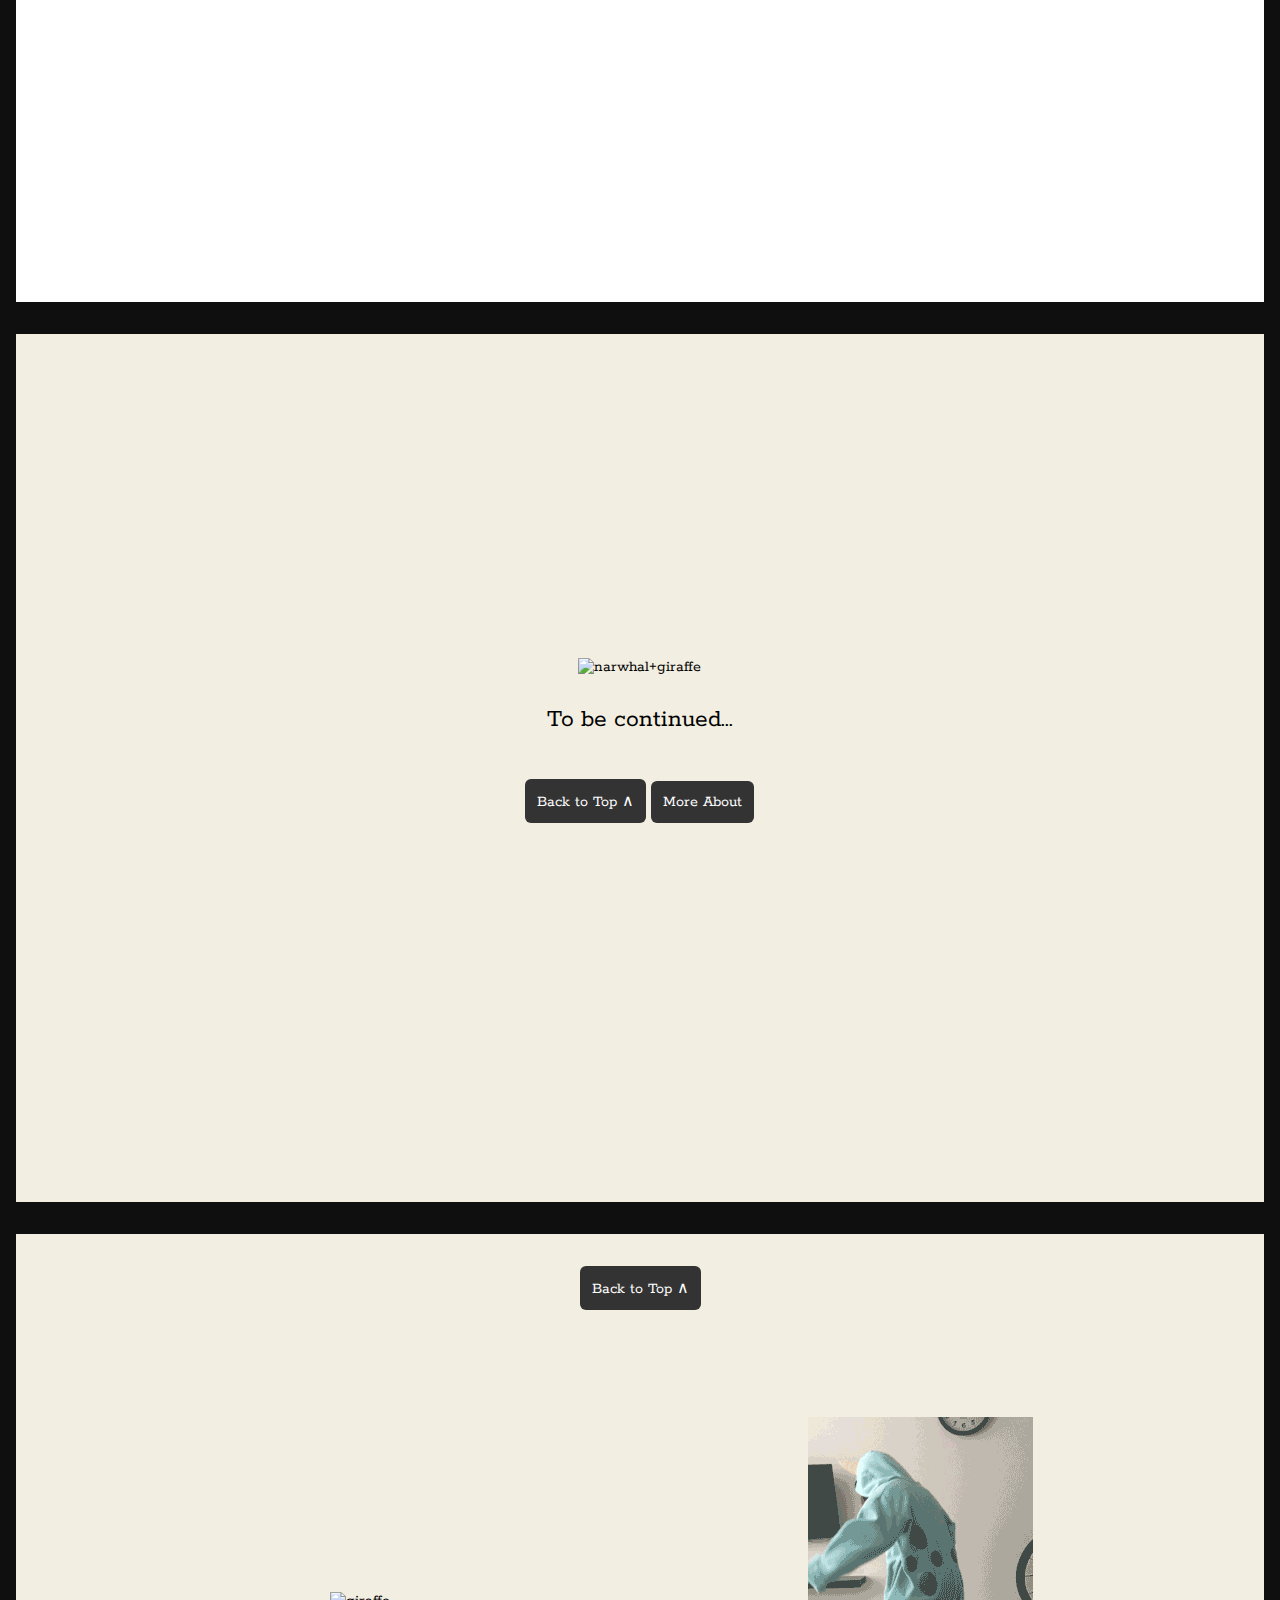
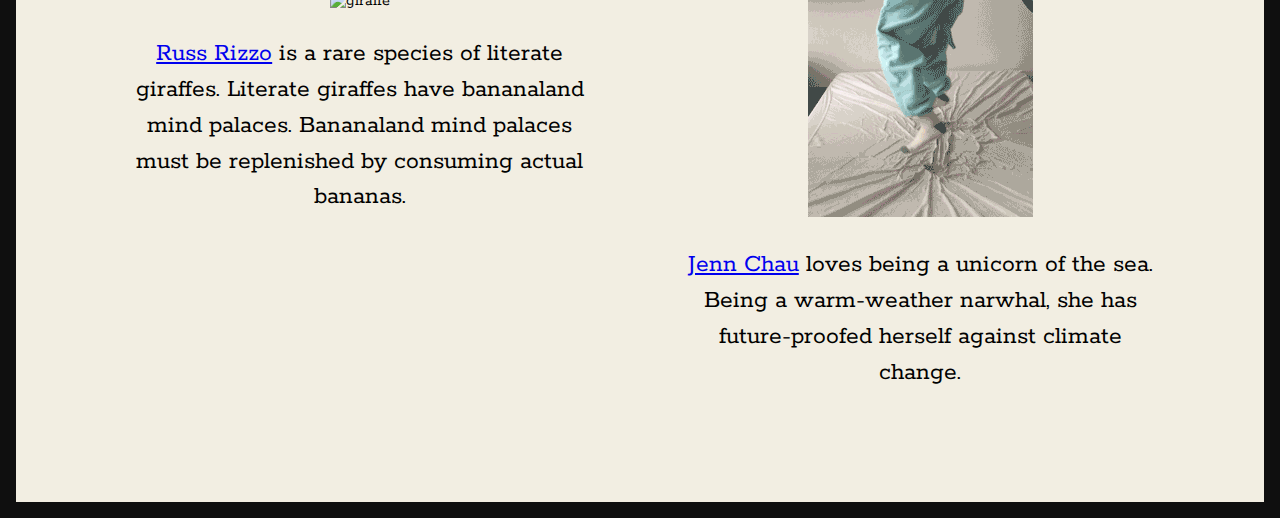
==== commit b2b87e3d: "russ sum" ====
--- a/index.html
+++ b/index.html
@@ -110,13 +110,13 @@
         <td><div>
             <img src="/img/giraffe.gif" alt="giraffe" class="setting">
             <p>
-              <a href="http://russrizzo.net" target="_blank">Russ Rizzo</a> is a rare species of literate giraffes. 
+              <a href="http://russrizzo.net" target="_blank">Russ Rizzo</a> is a rare species of literate giraffes. Literate giraffes have bananaland mind palaces. Bananaland mind palaces must be replenished by consuming actual bananas. 
             </p>
           </div></td>
           <td><div>
             <img src="img/narwhall.gif" alt="narwhal" class="giphy">
             <p>
-              <a href="http://jennchau.com" target="_blank">Jenn Chau</a> loves being a unicorn of the sea. Being warm-weather narwhal, she has future-proofed herself against climate change.
+              <a href="http://jennchau.com" target="_blank">Jenn Chau</a> loves being a unicorn of the sea. Being a warm-weather narwhal, she has future-proofed herself against climate change.
             </p>
           </div></td>
           <div class="button" onClick="goToByScroll('cover')" style="margin: 2em 0 1em 0;">Back to Top &and; </div>
--- a/css/style.css
+++ b/css/style.css
@@ -47,11 +47,10 @@
 
 h1 {
 font-weight:normal;
-font-size:3.8em;
-font-size:5vw;
+font-size:3.5em;
 text-align:center;
 }
-p { font-size:1.7em; font-size:2.25vw; line-height:1.4; margin:1em auto;}
+p { font-size:1.5em; font-size:2vw; line-height:1.4; margin:1em auto;}
 
 .cover{background: #f2eee2;}
 .p1 {background: #eef0fd;}
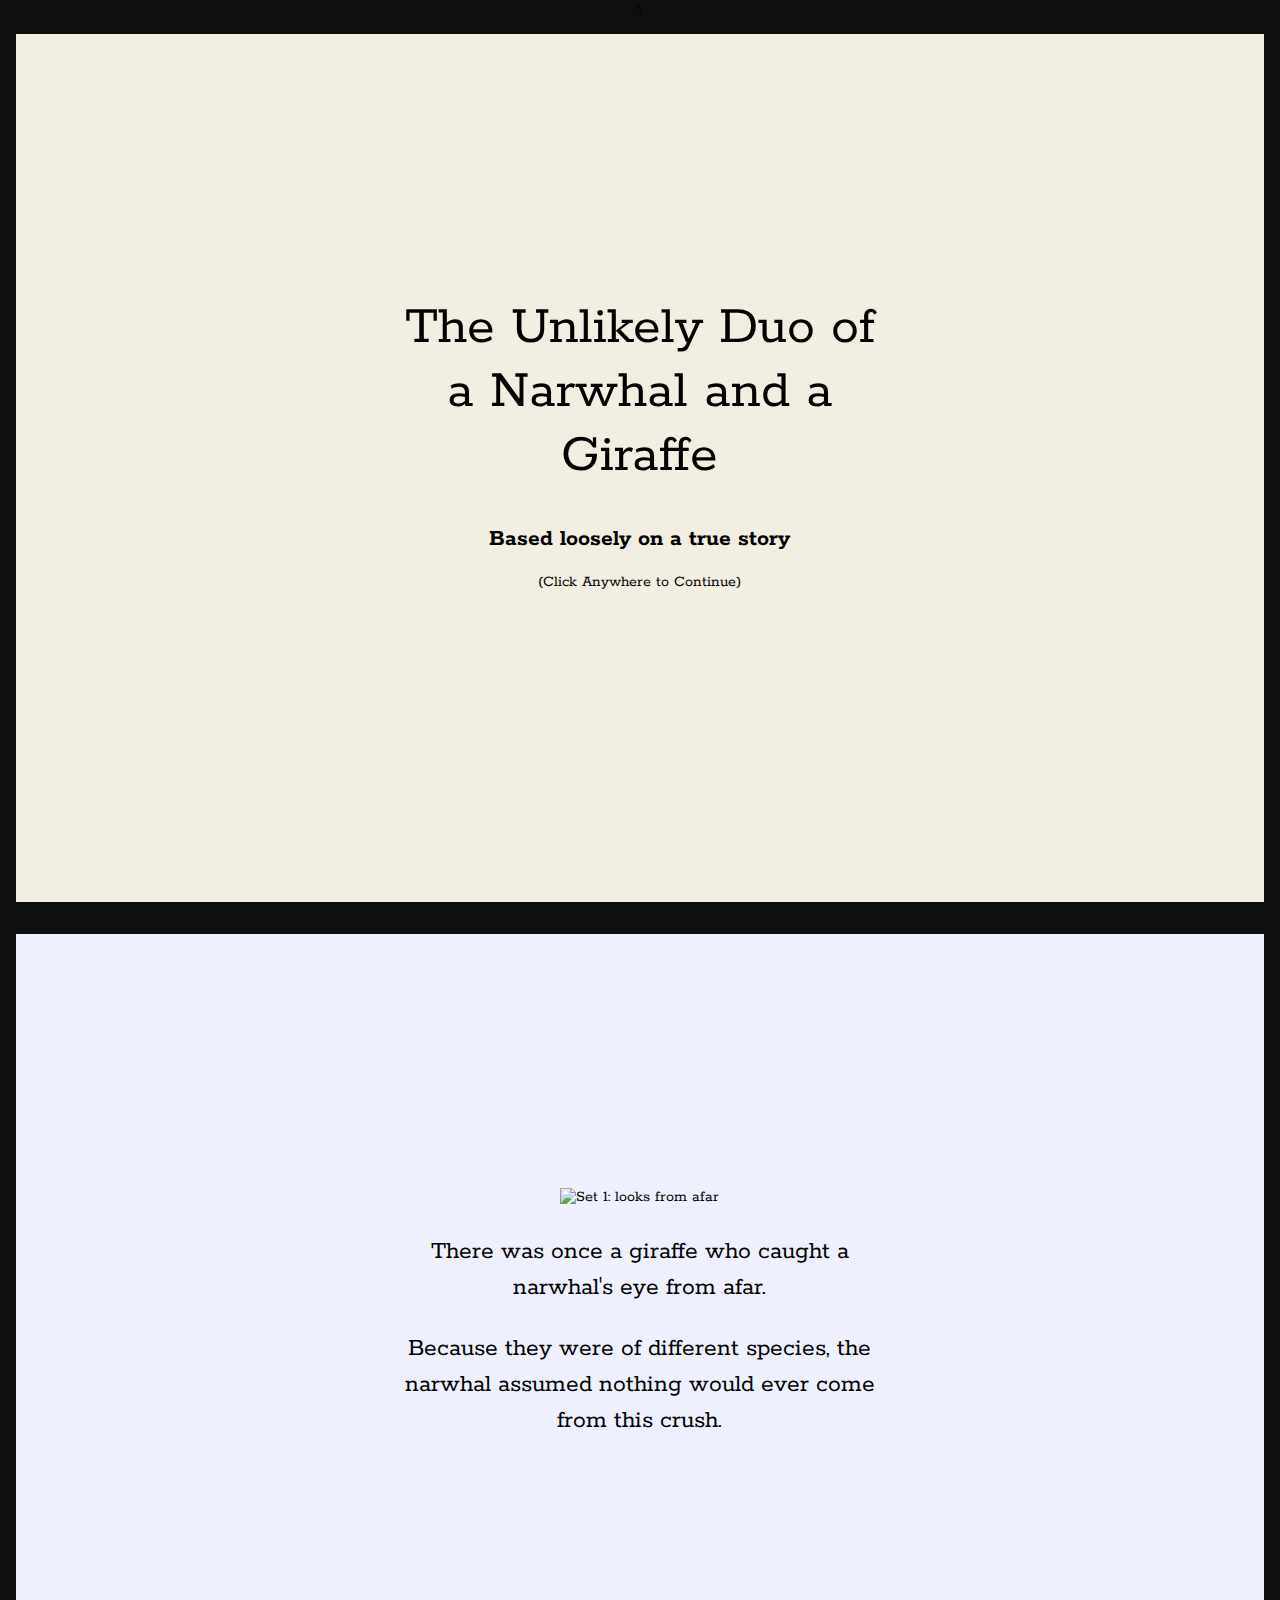
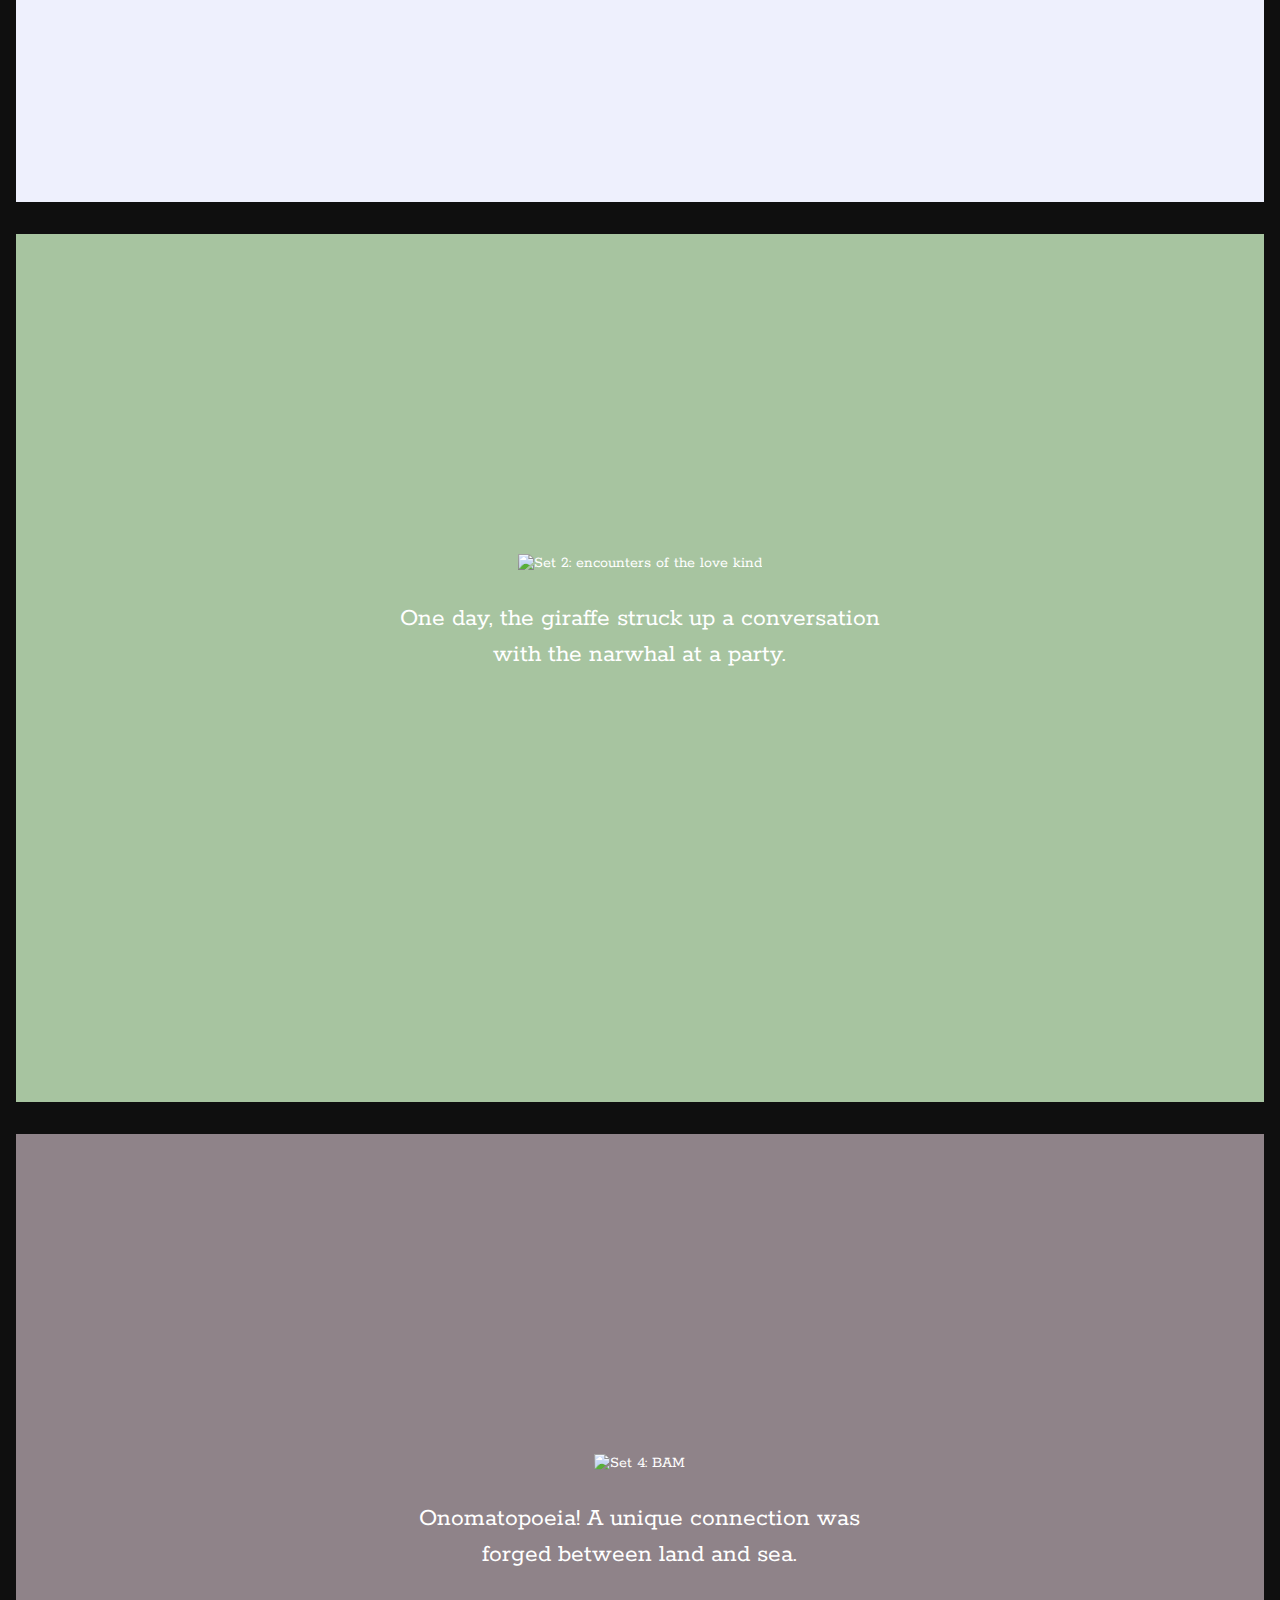
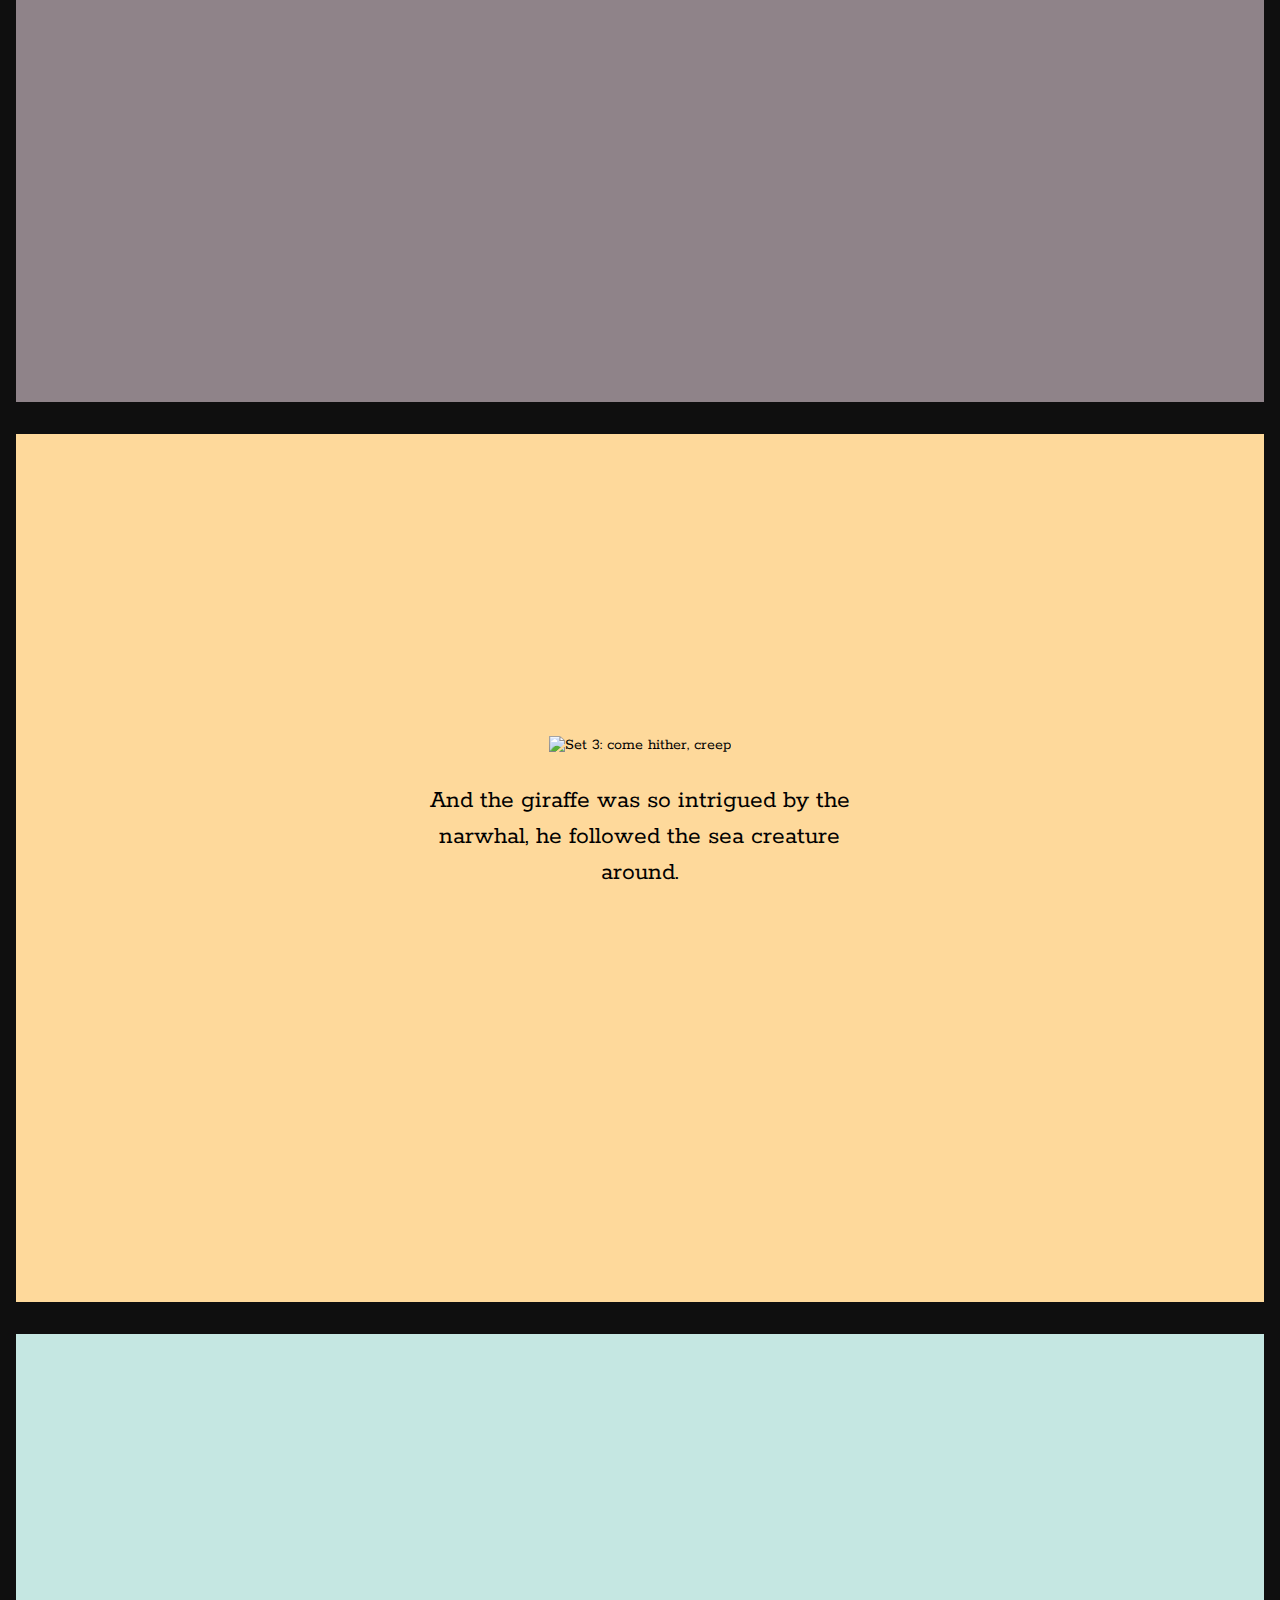
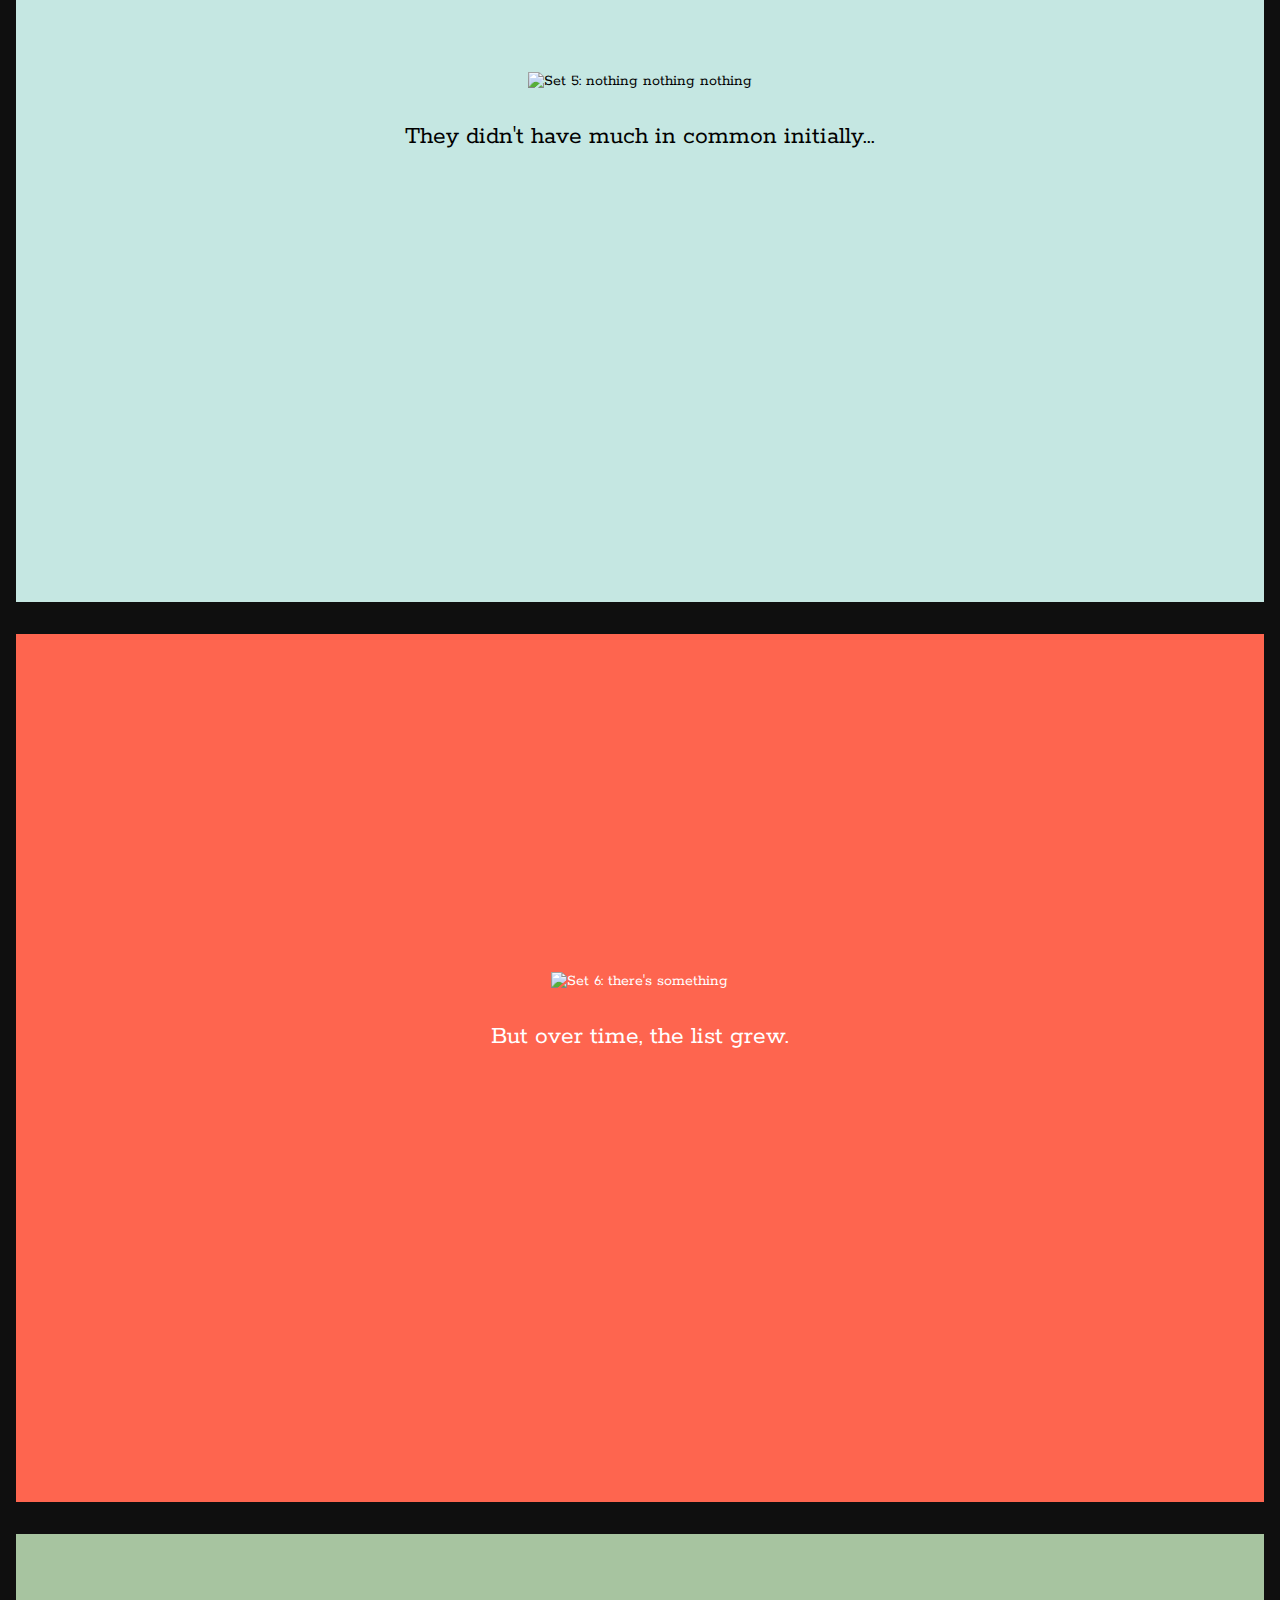
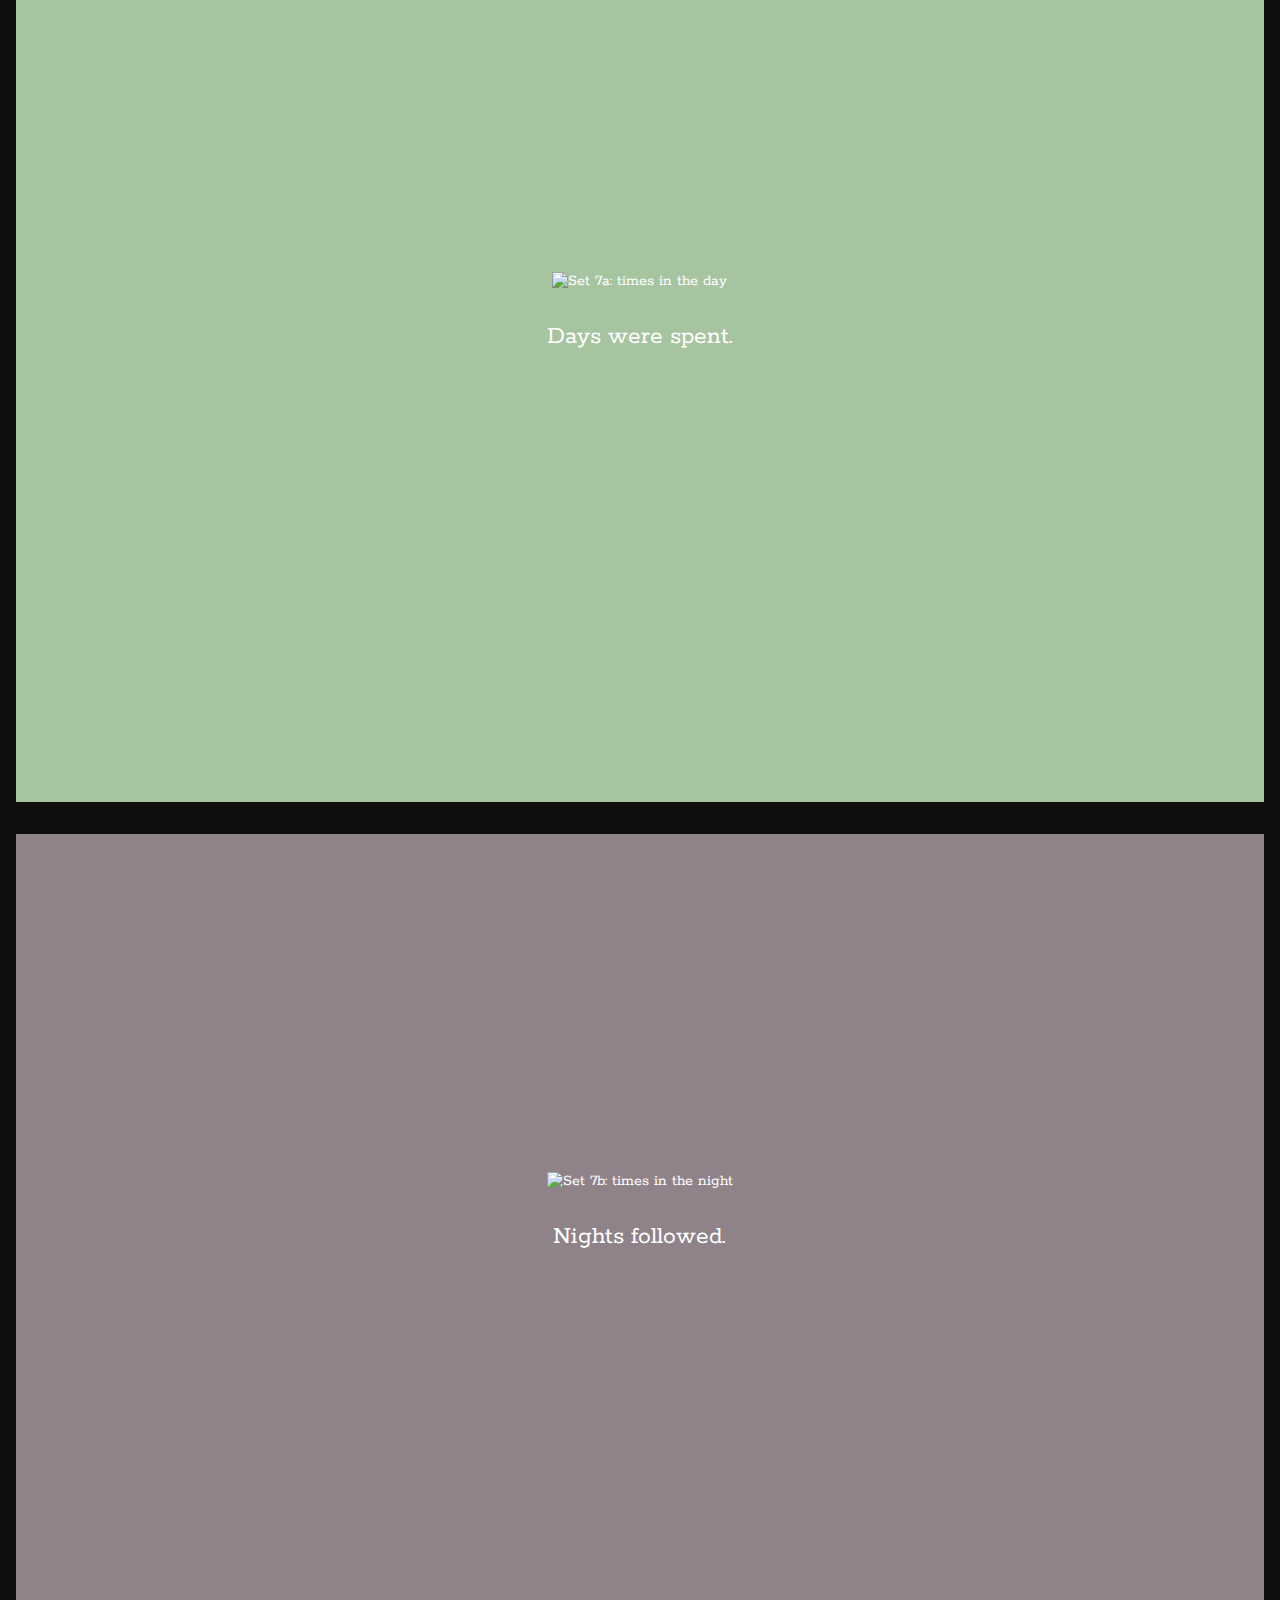
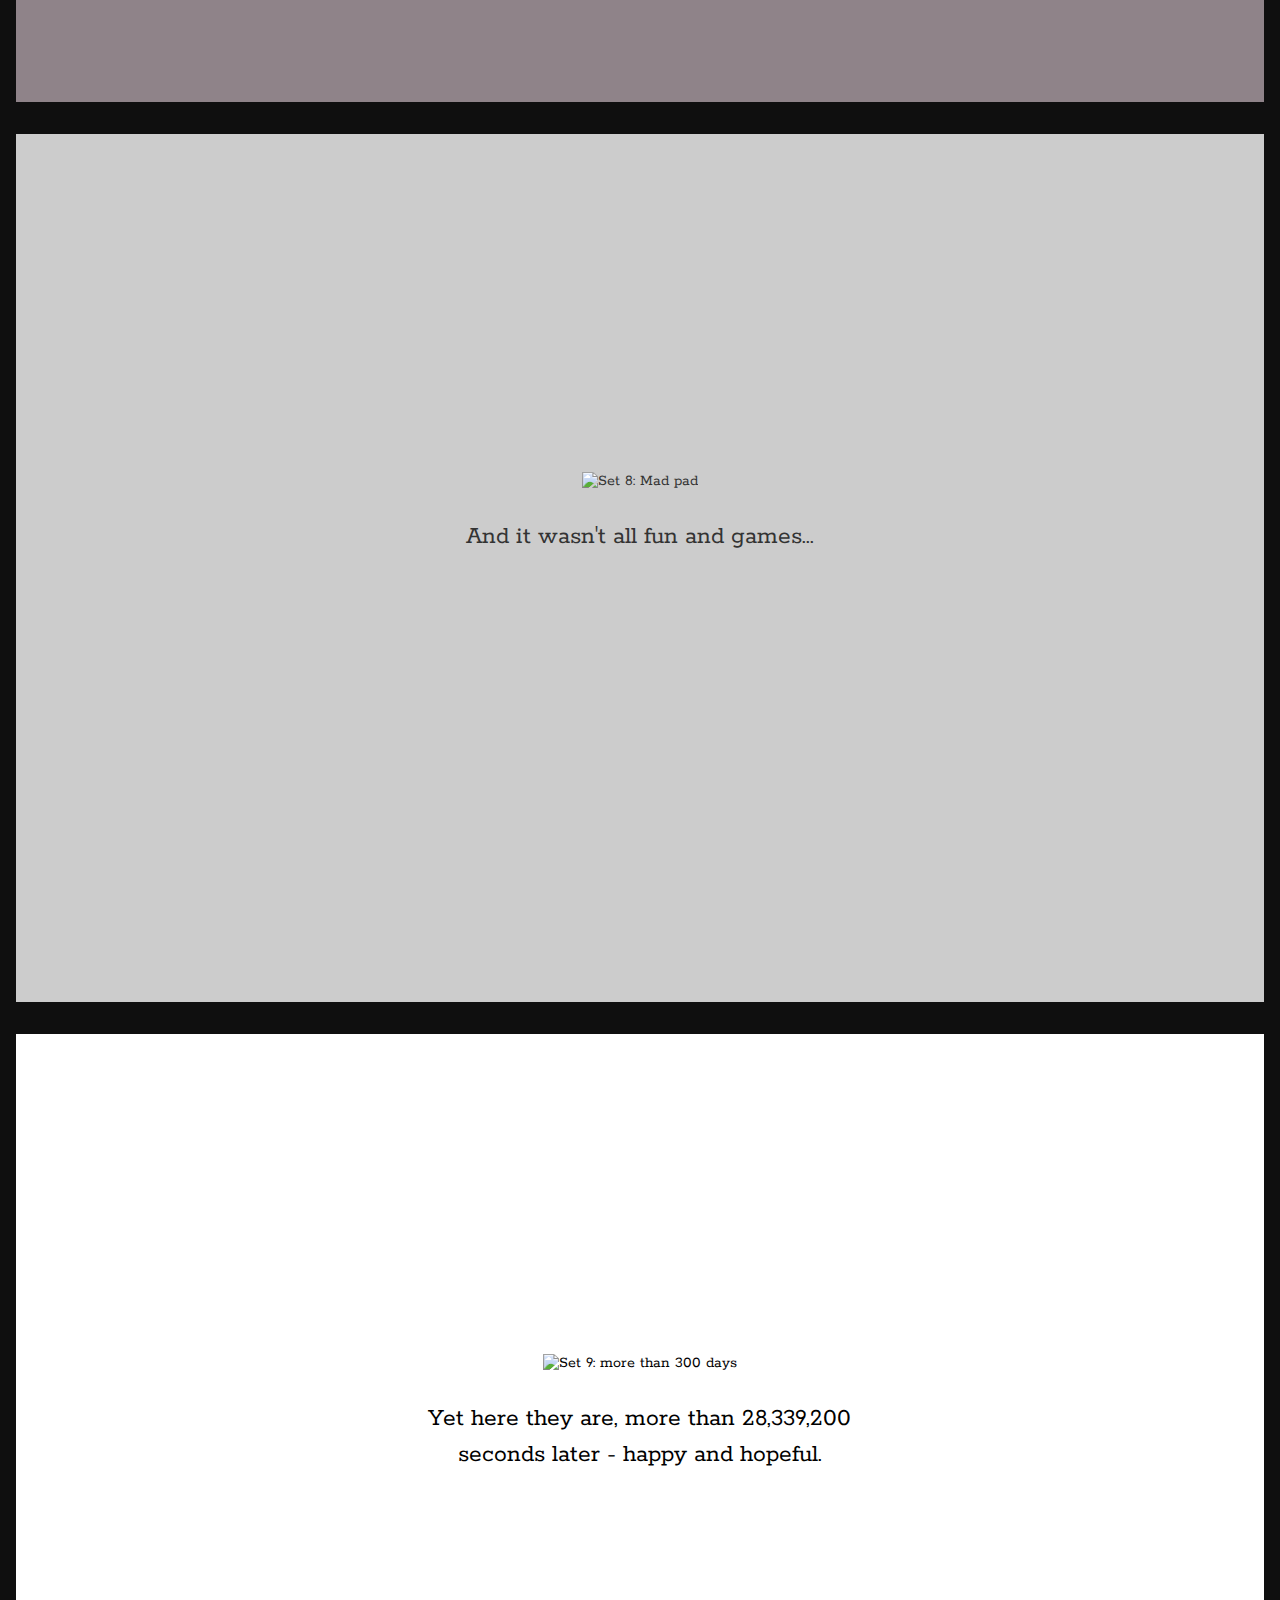
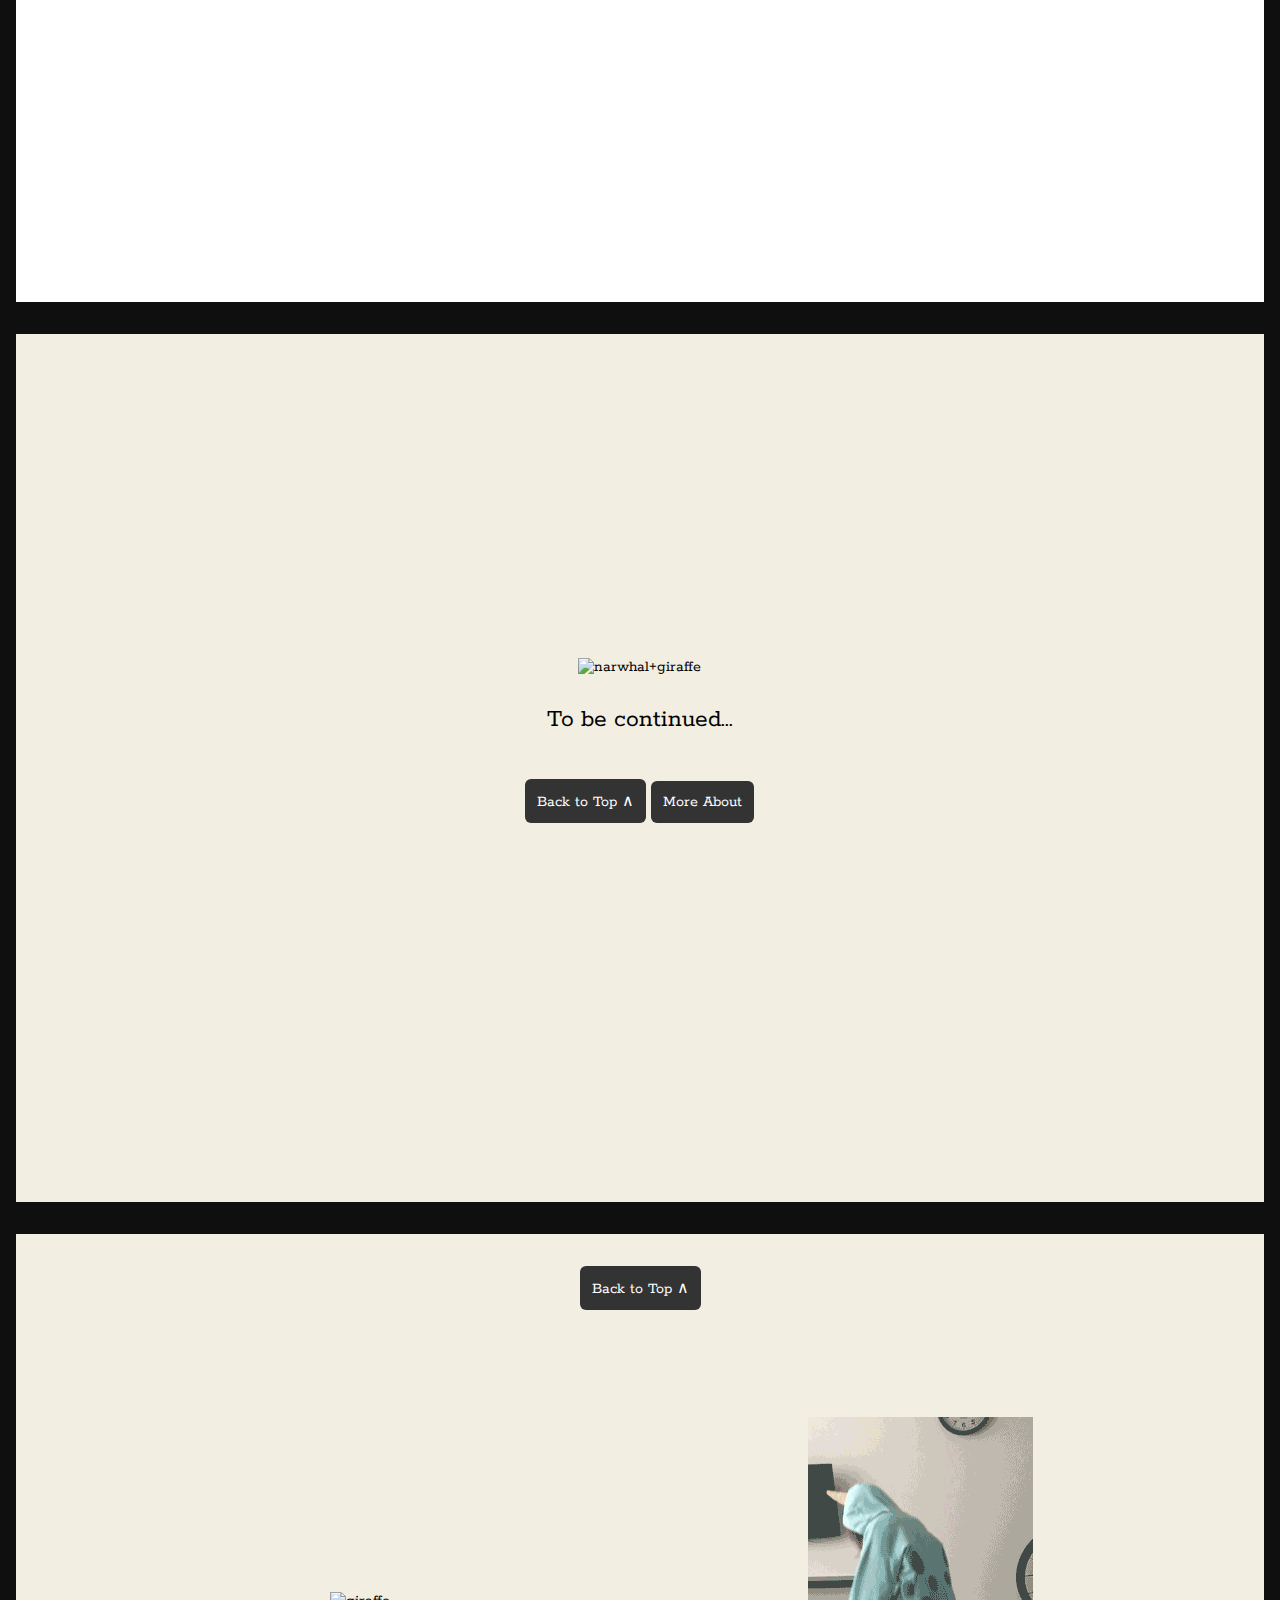
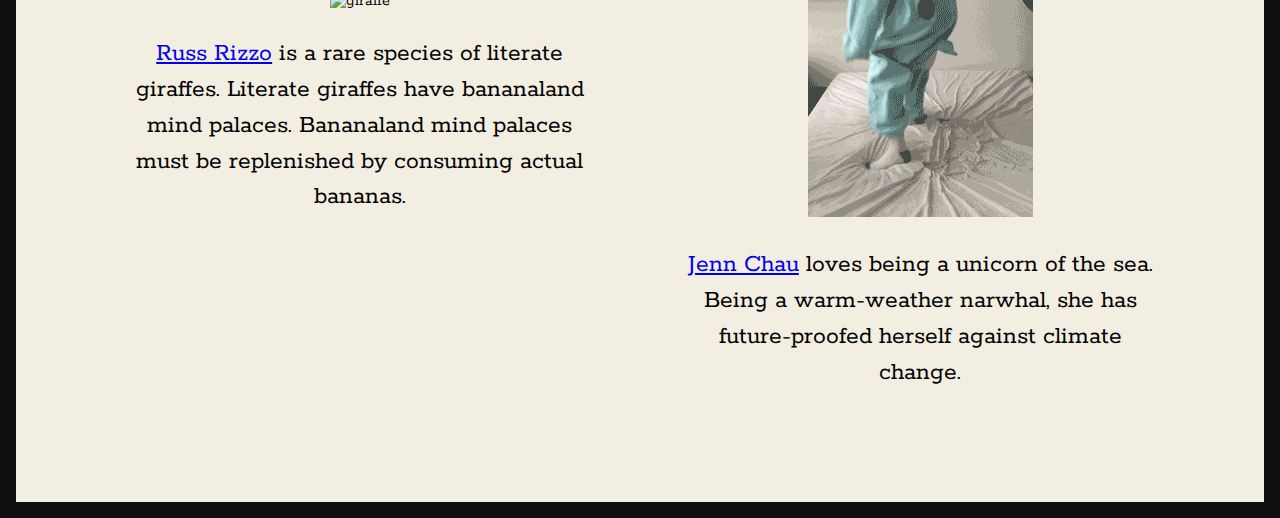
==== commit 92bf0d94: "idea" ====
--- a/index.html
+++ b/index.html
@@ -1,3 +1,11 @@
+<!--Coded by J. Chau
+
+  @theravenlifestyle
+
+  Idea inspired by VV's Scrapbook Ideer - which J. Chau also made. But before code. On tumblr. hBut was reminded by VV Tran. hehe
+
+-->
+
 <!DOCTYPE html>
 <html lang="en" >
 
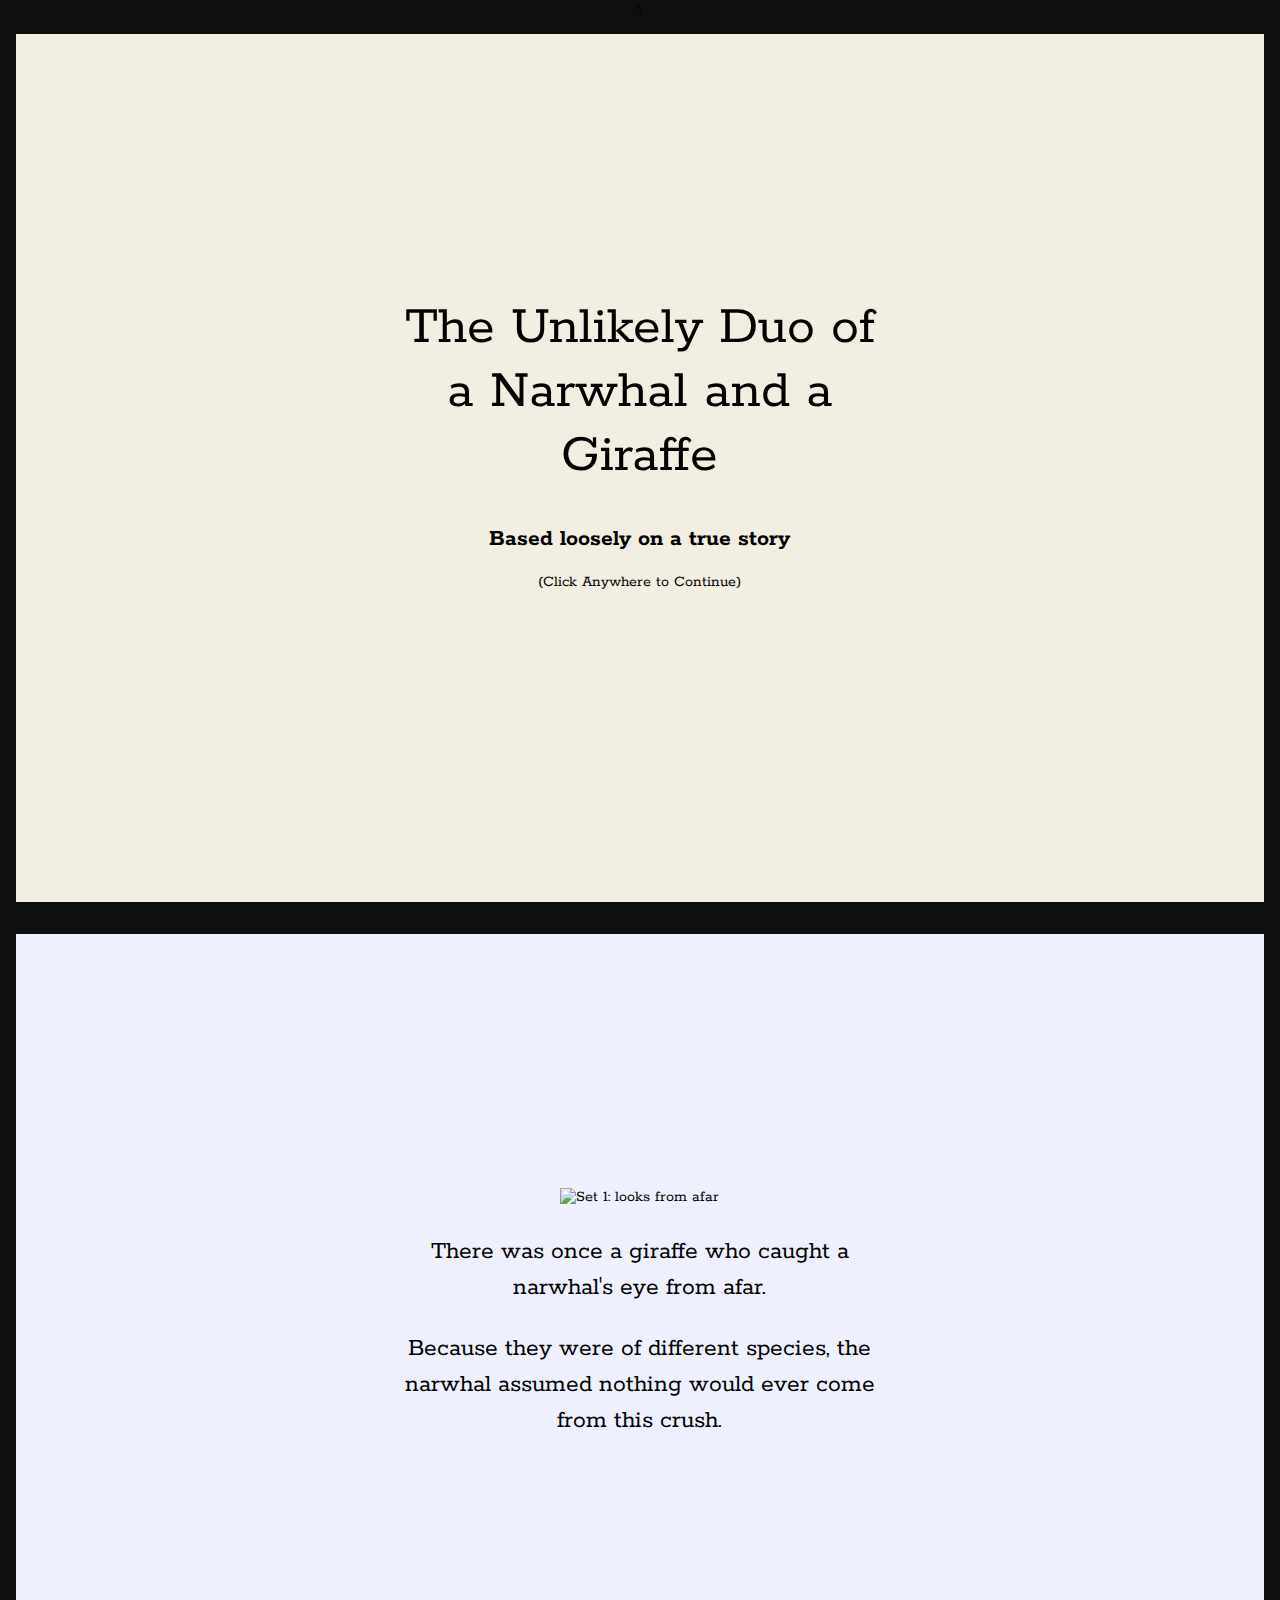
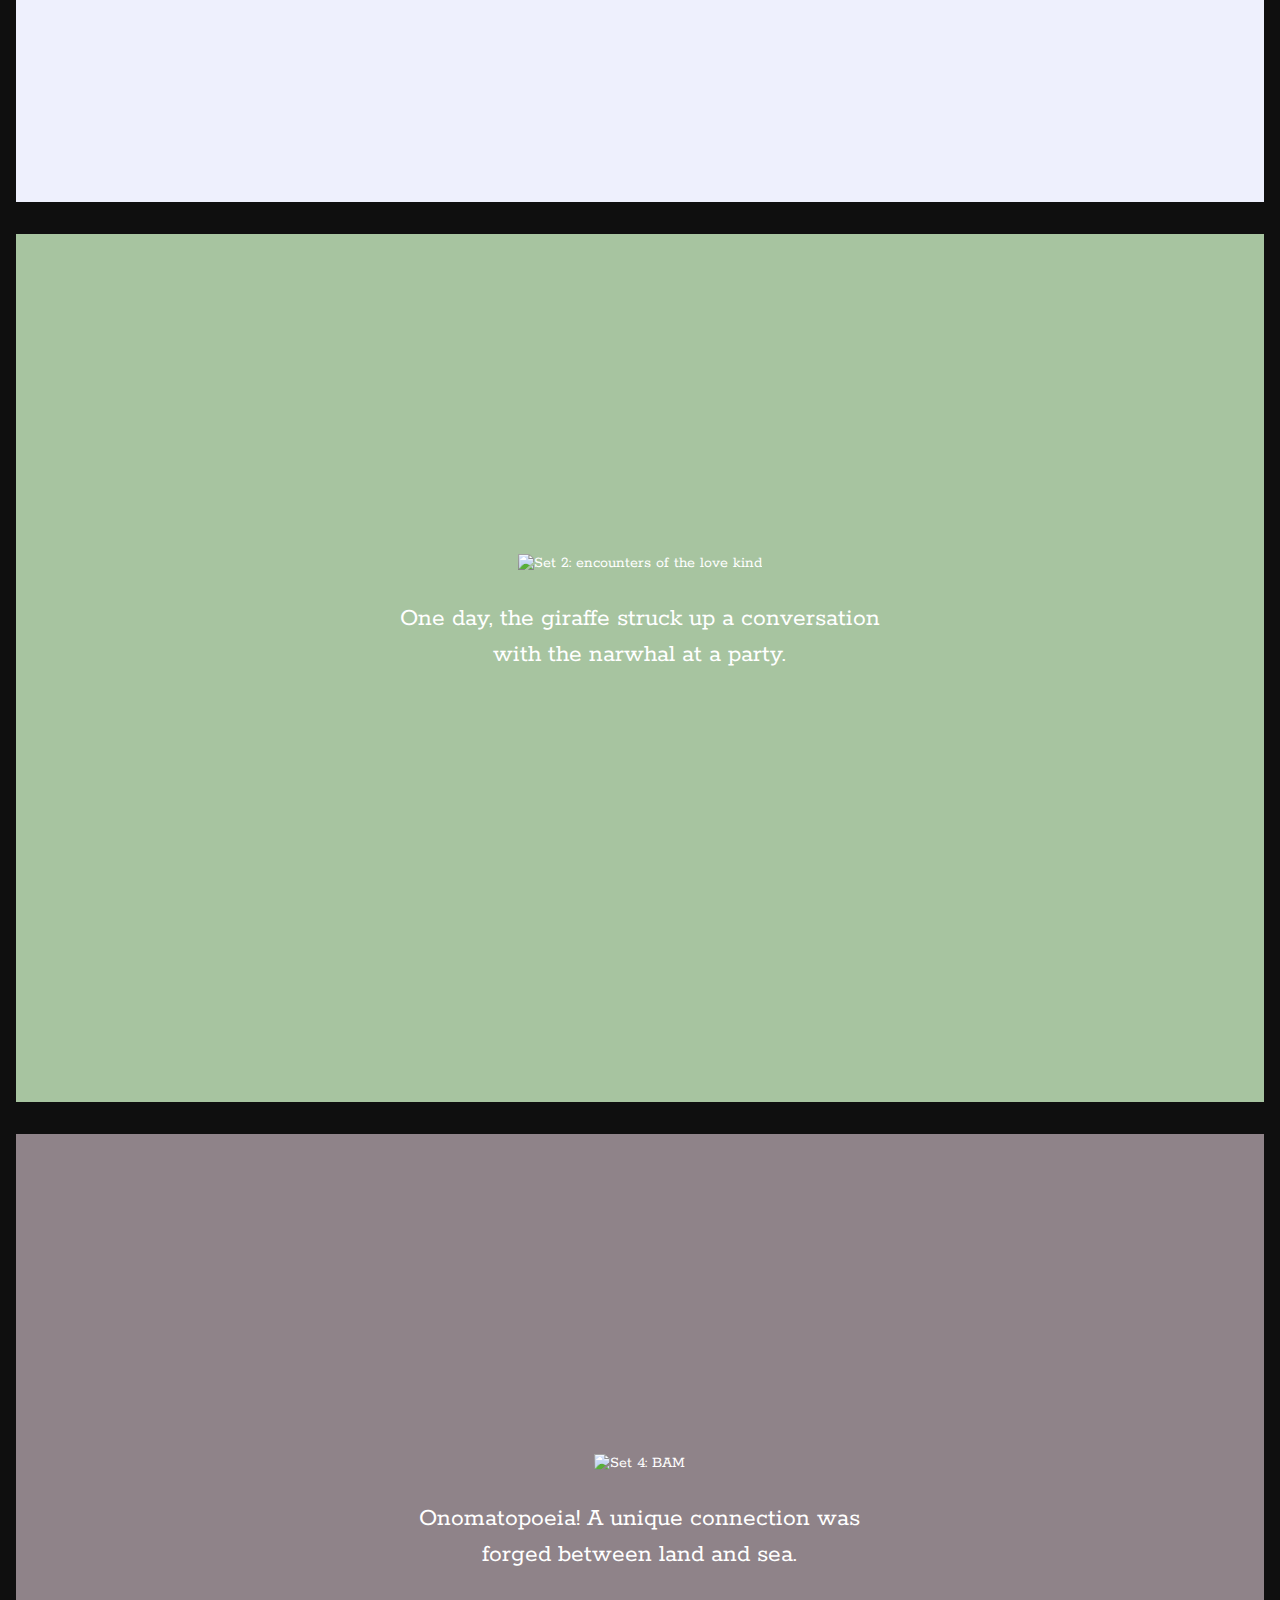
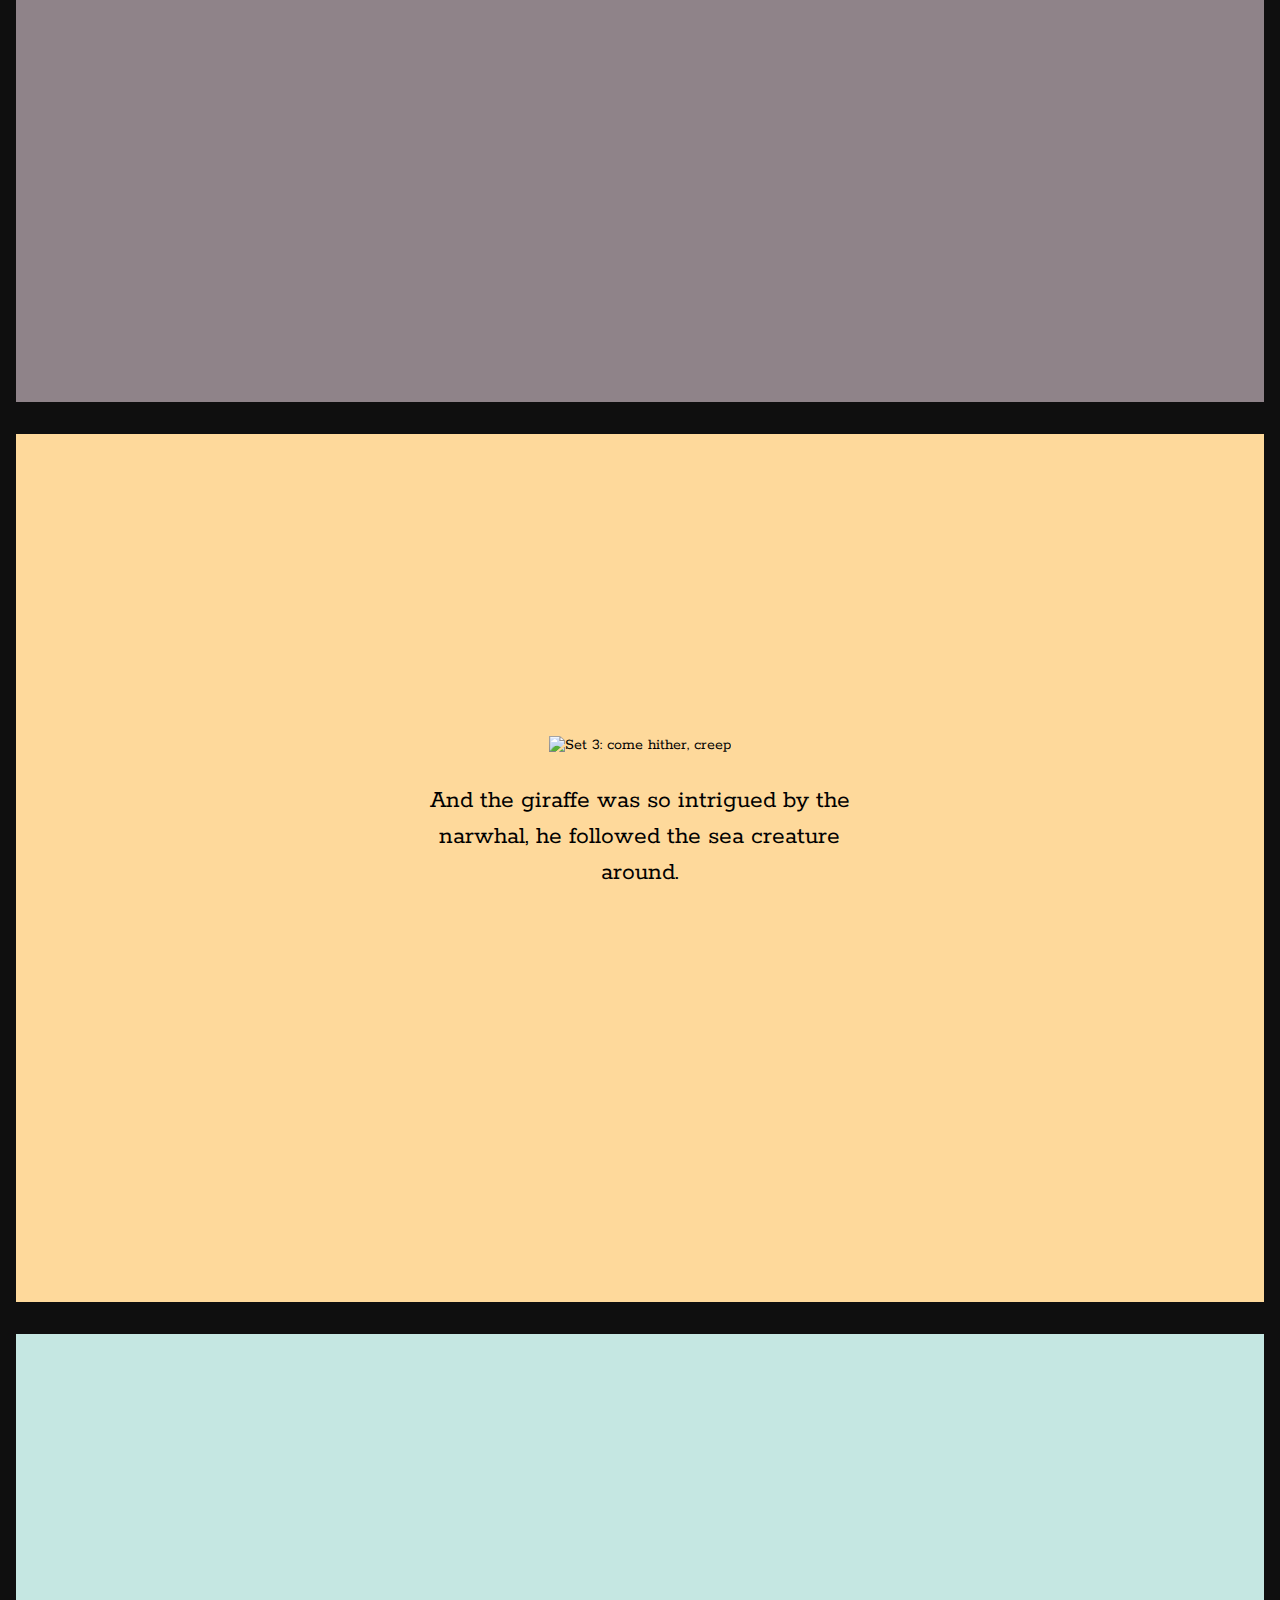
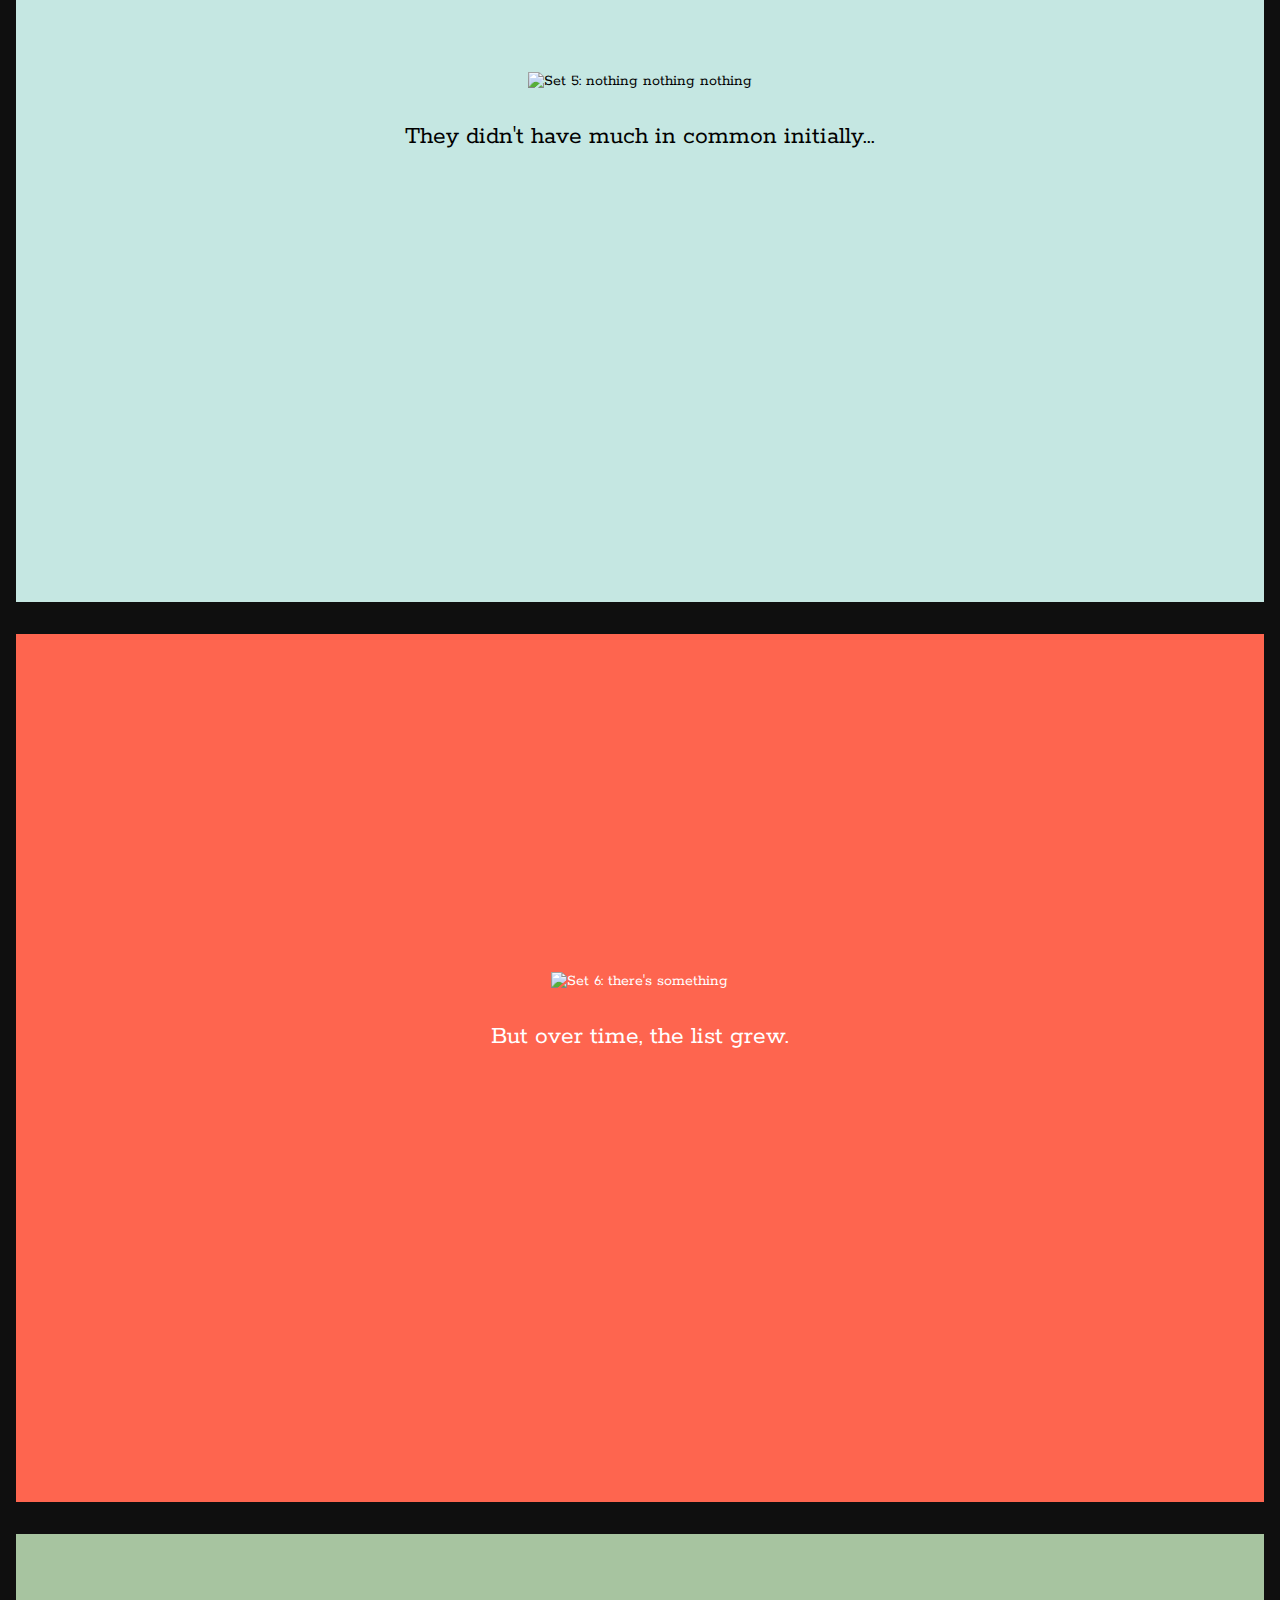
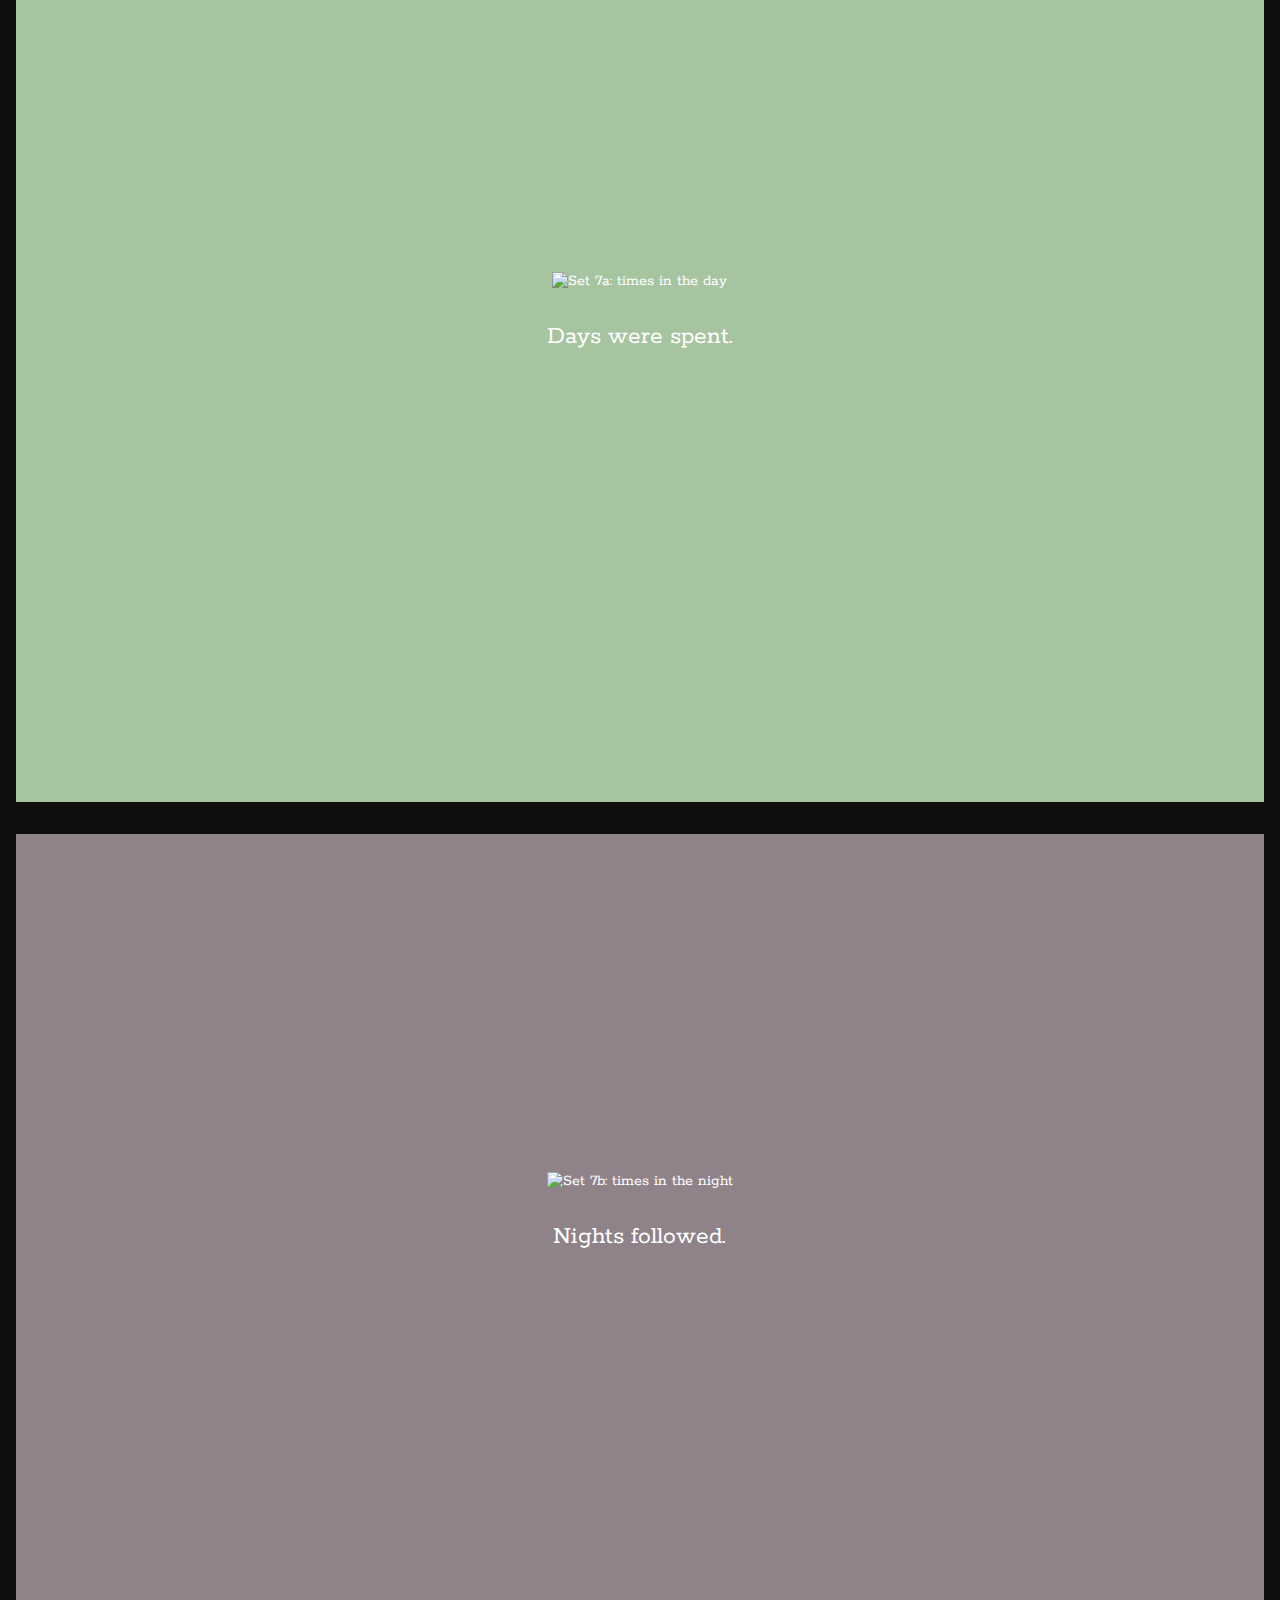
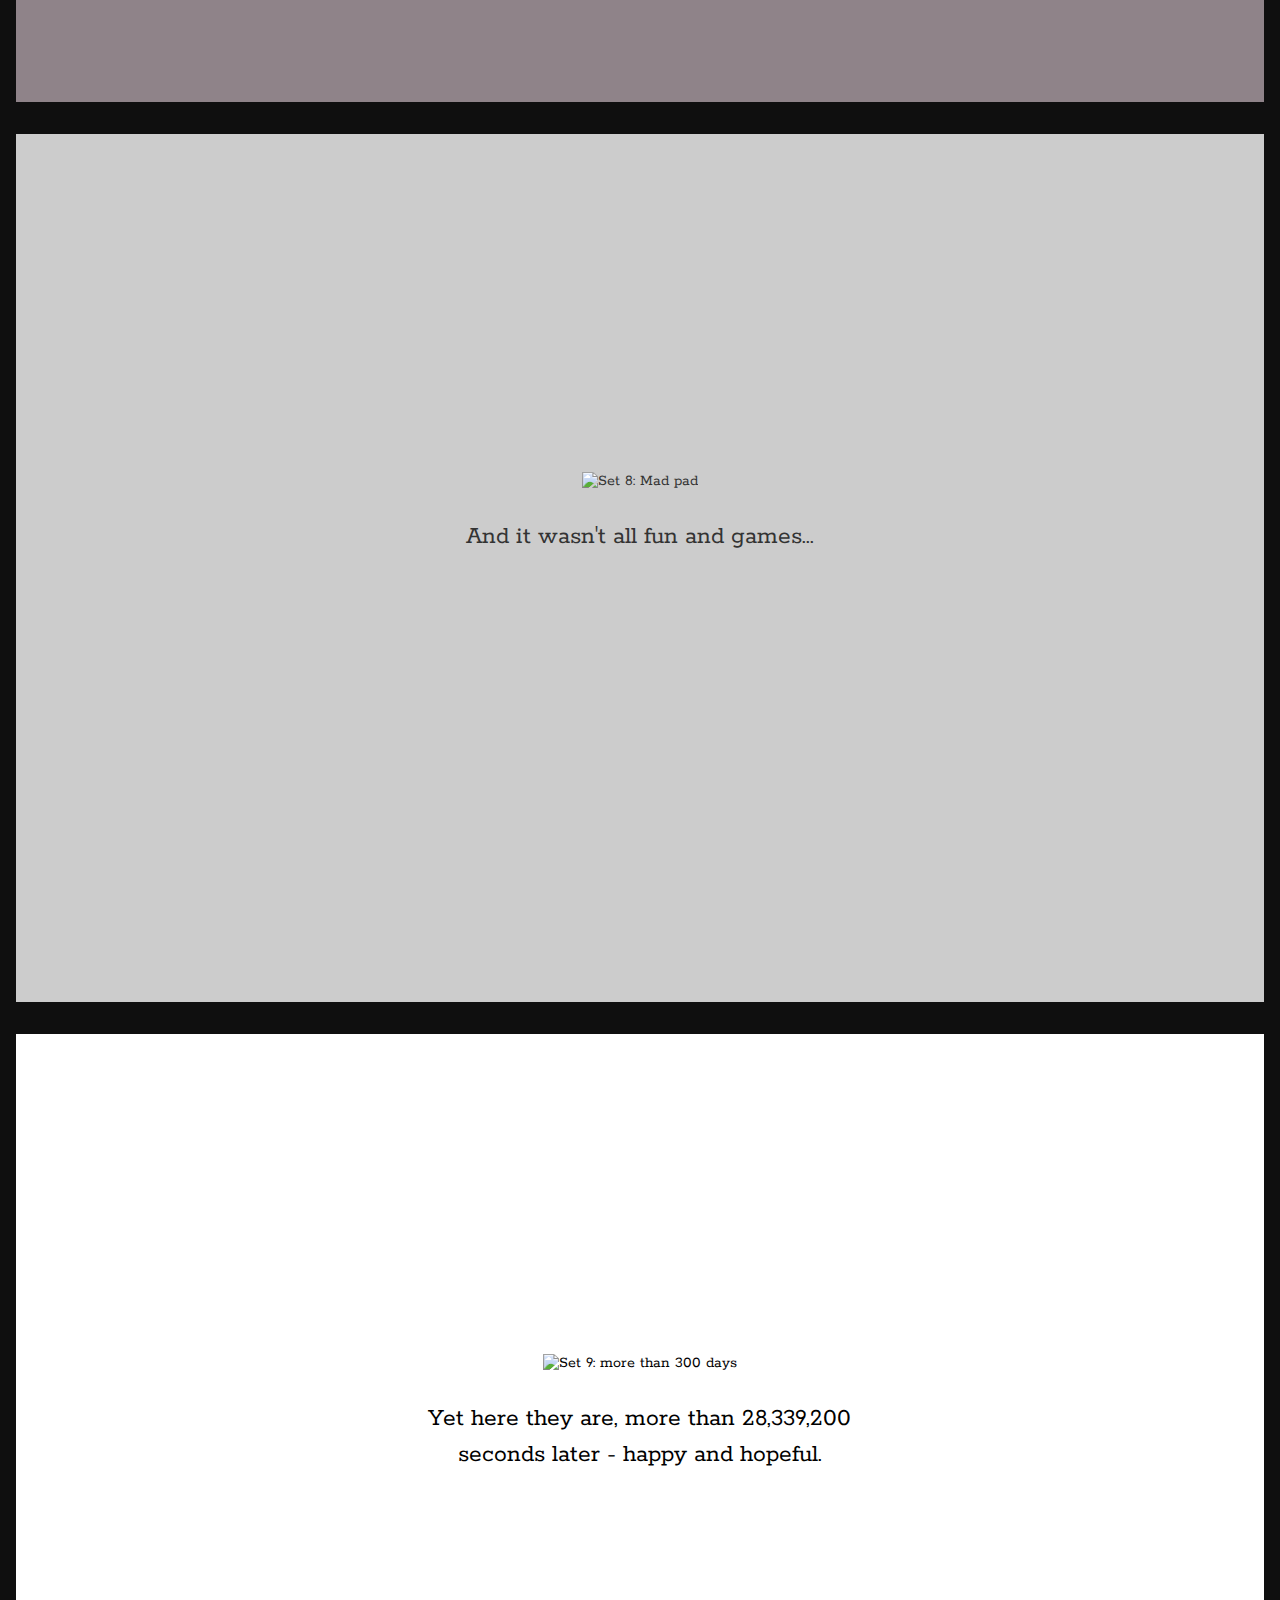
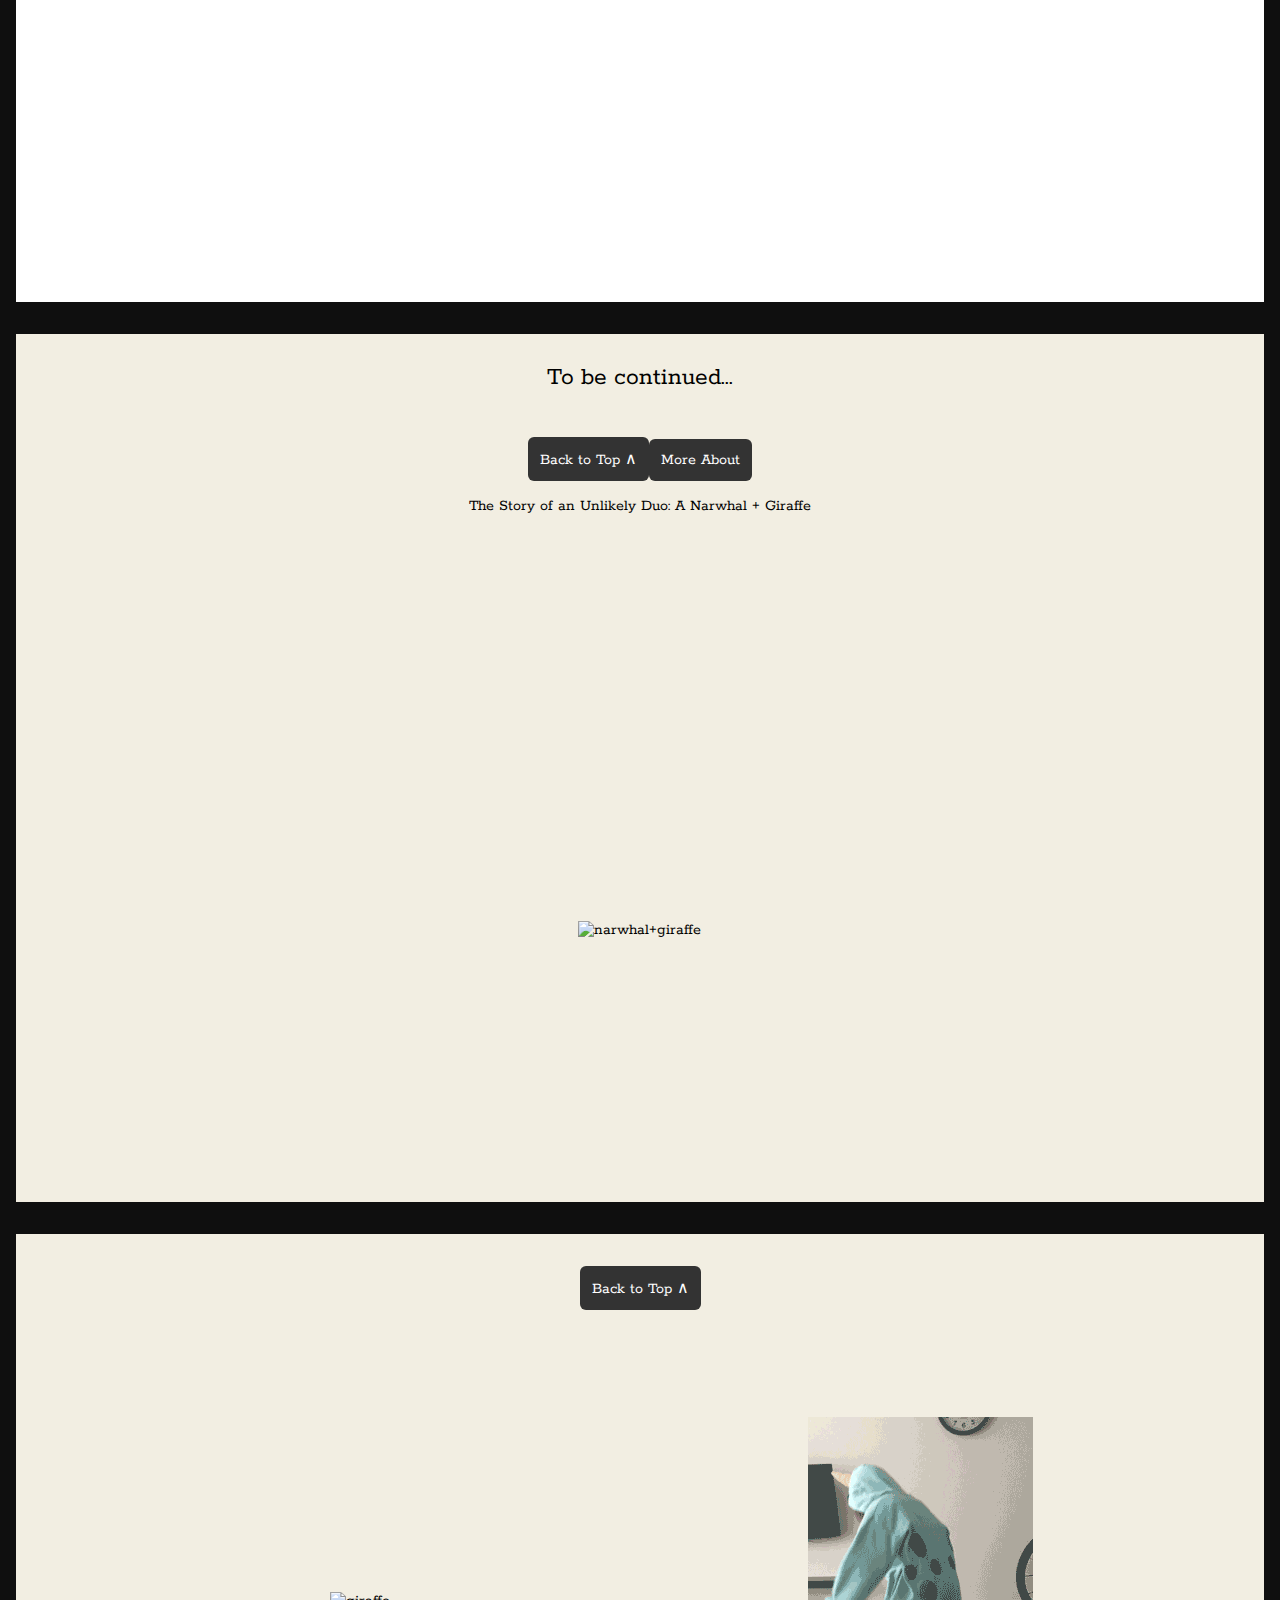
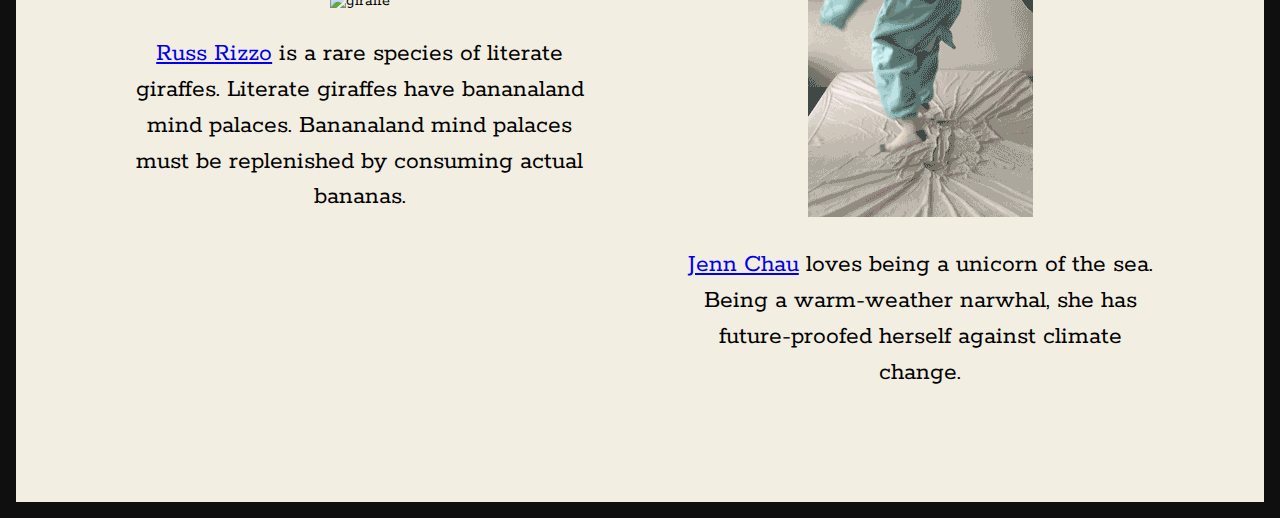
==== commit 6f674196: "omveing" ====
--- a/index.html
+++ b/index.html
@@ -105,8 +105,9 @@
     
   <div class="p11 slide">
     <table><tr><td><div>
-       <img src="/img/polaroid.jpg" alt="narwhal+giraffe" class="setting" style="padding-top: 3em; max-width: 75%;">
+       <img src="/img/polaroid.jpg" alt="narwhal+giraffe" class="setting" style="padding-top: 3em; max-width: 75%;"><caption>The Story of an Unlikely Duo: A Narwhal + Giraffe</caption>
        <p>To be continued...</p>
+       
     <div class="button" onClick="goToByScroll('cover')" style="margin: 1em 0 1em 0;">Back to Top &and; </div>
     <div class="button" onClick="goToByScroll('p12')" style="margin: 1em 0 1em 0;">More About</div>
       
